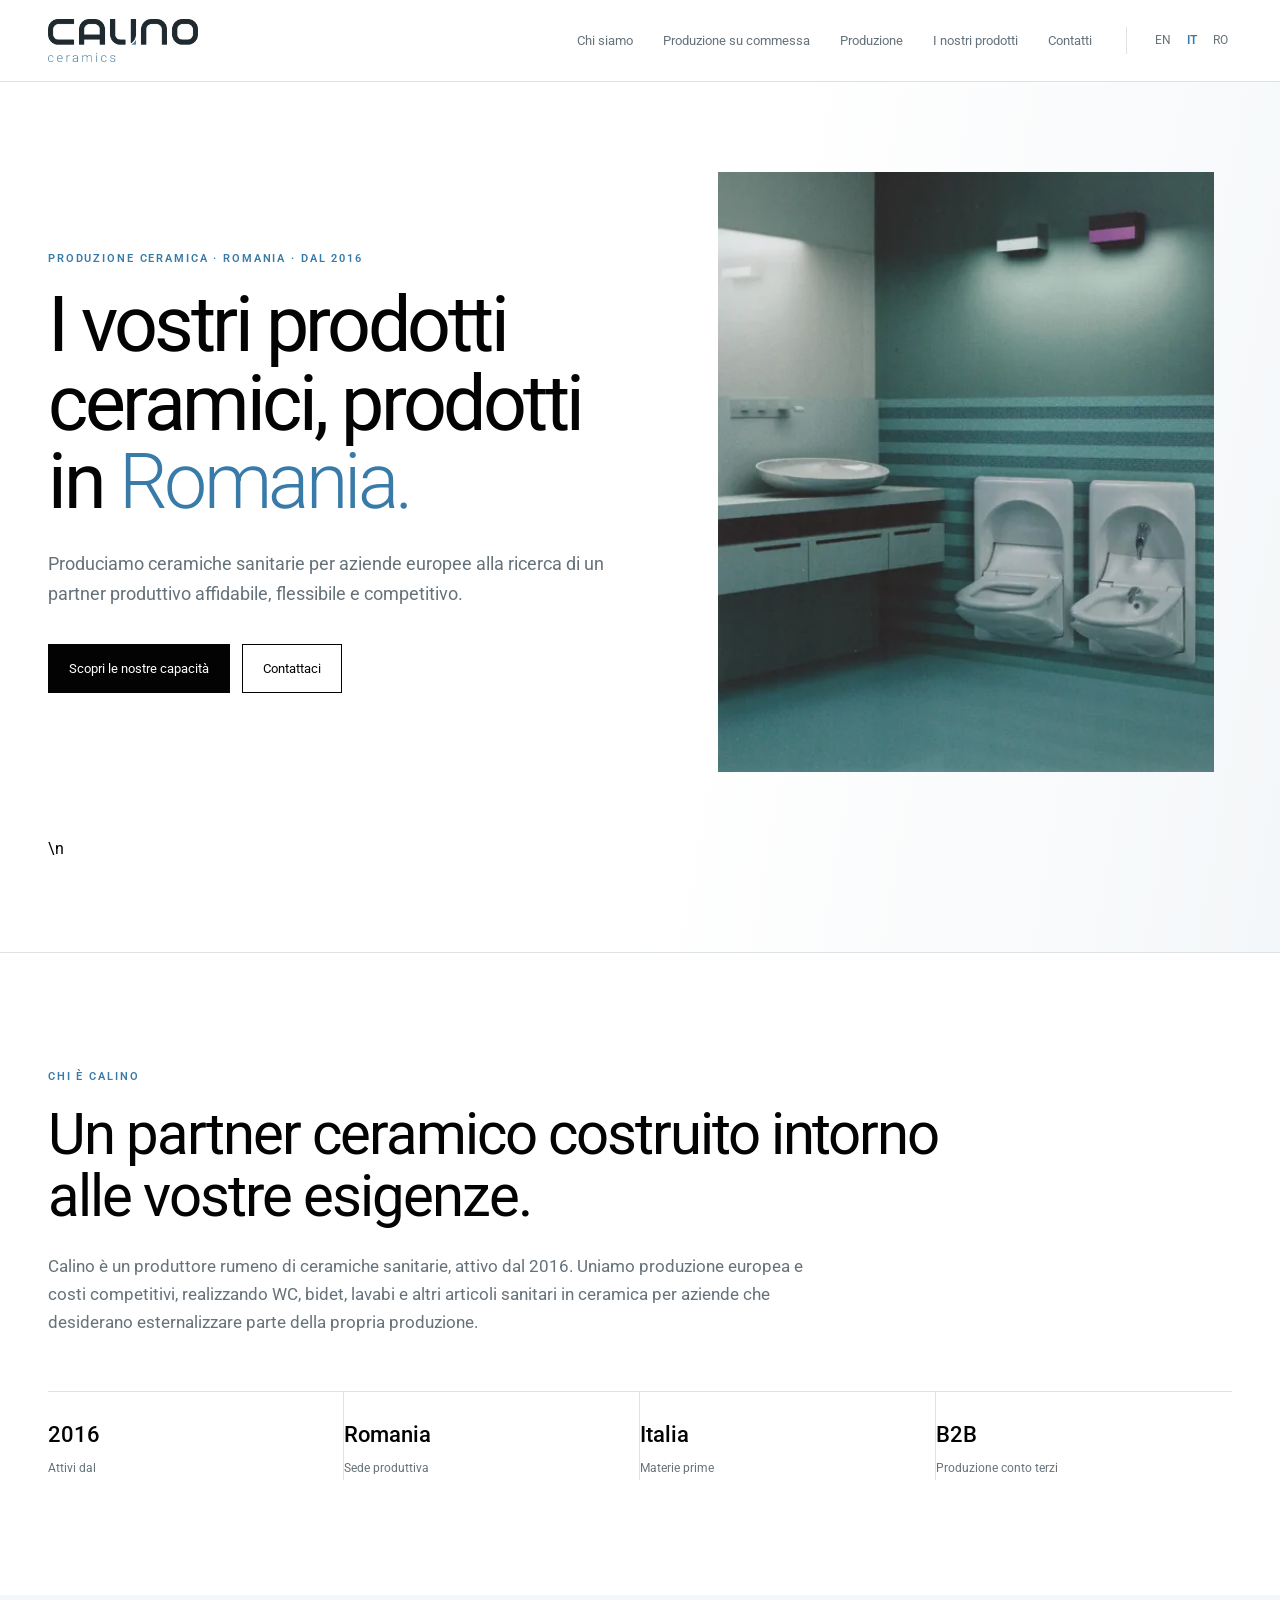
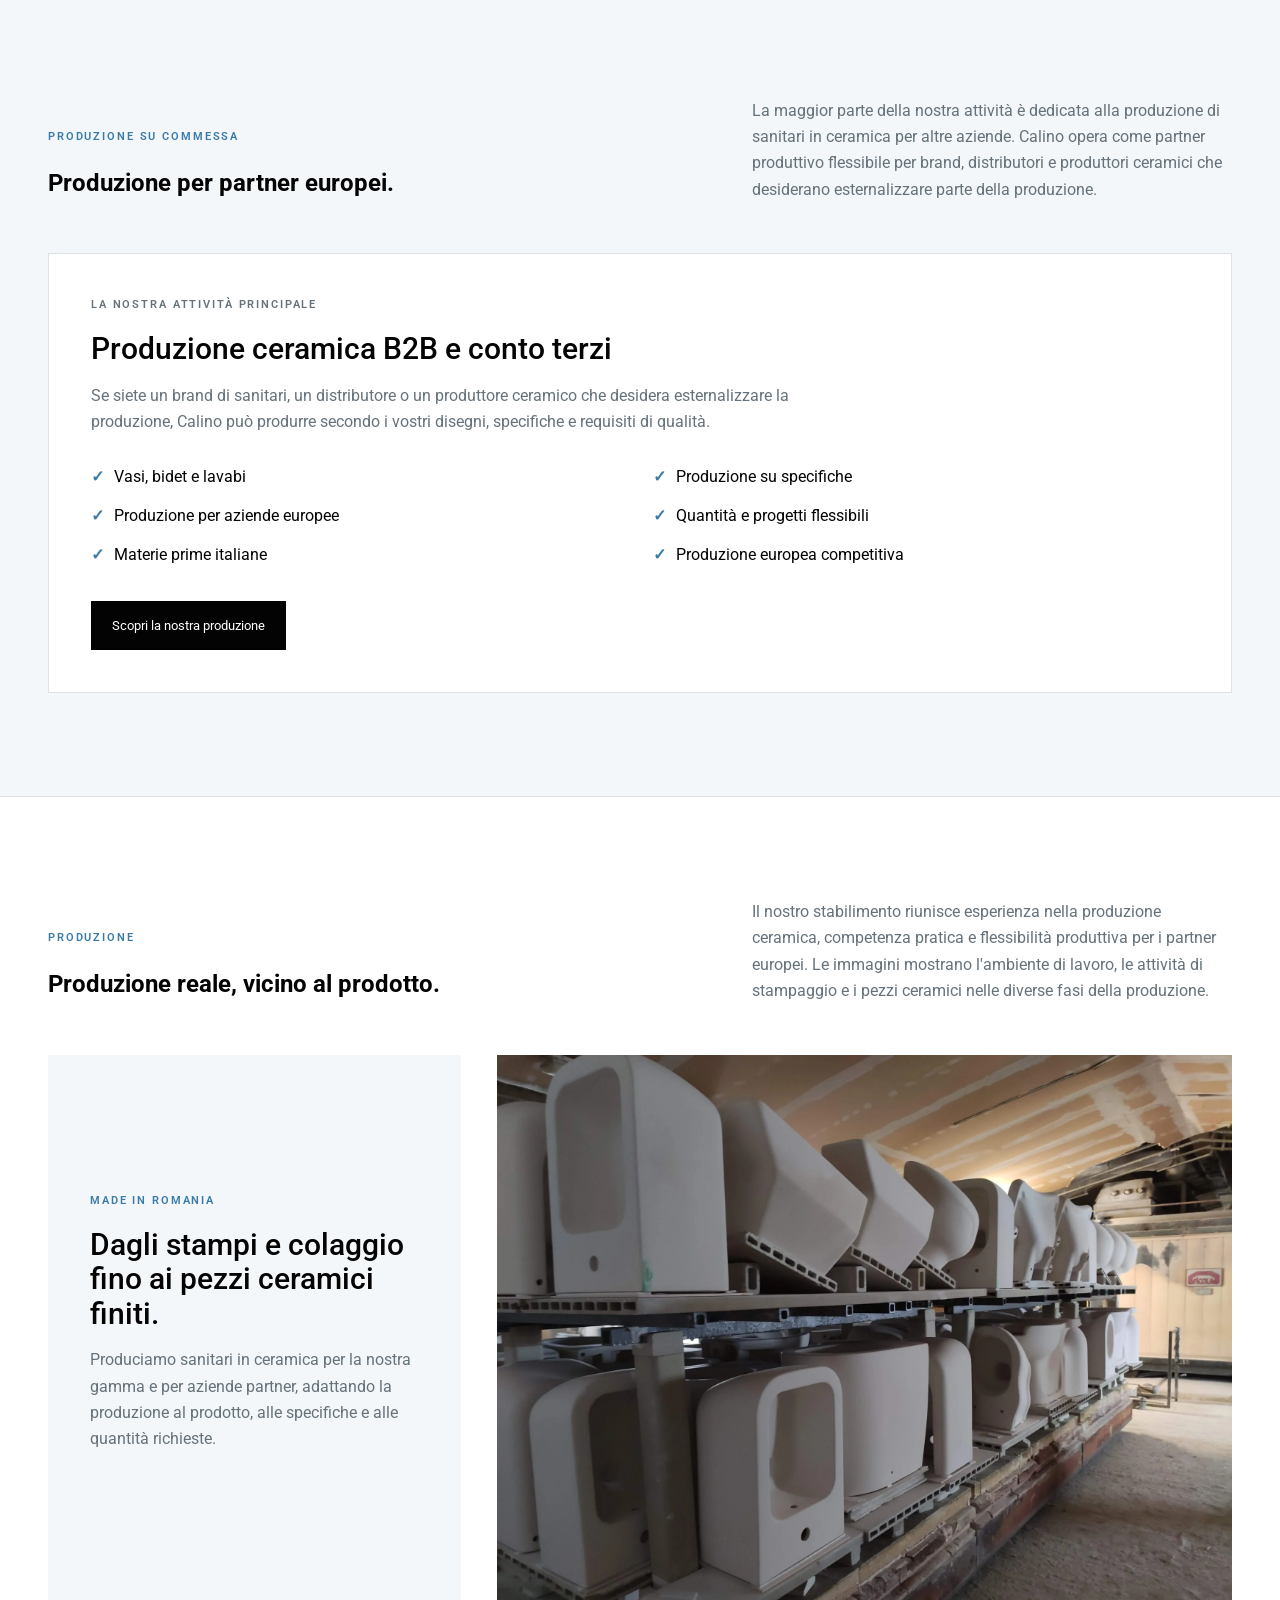
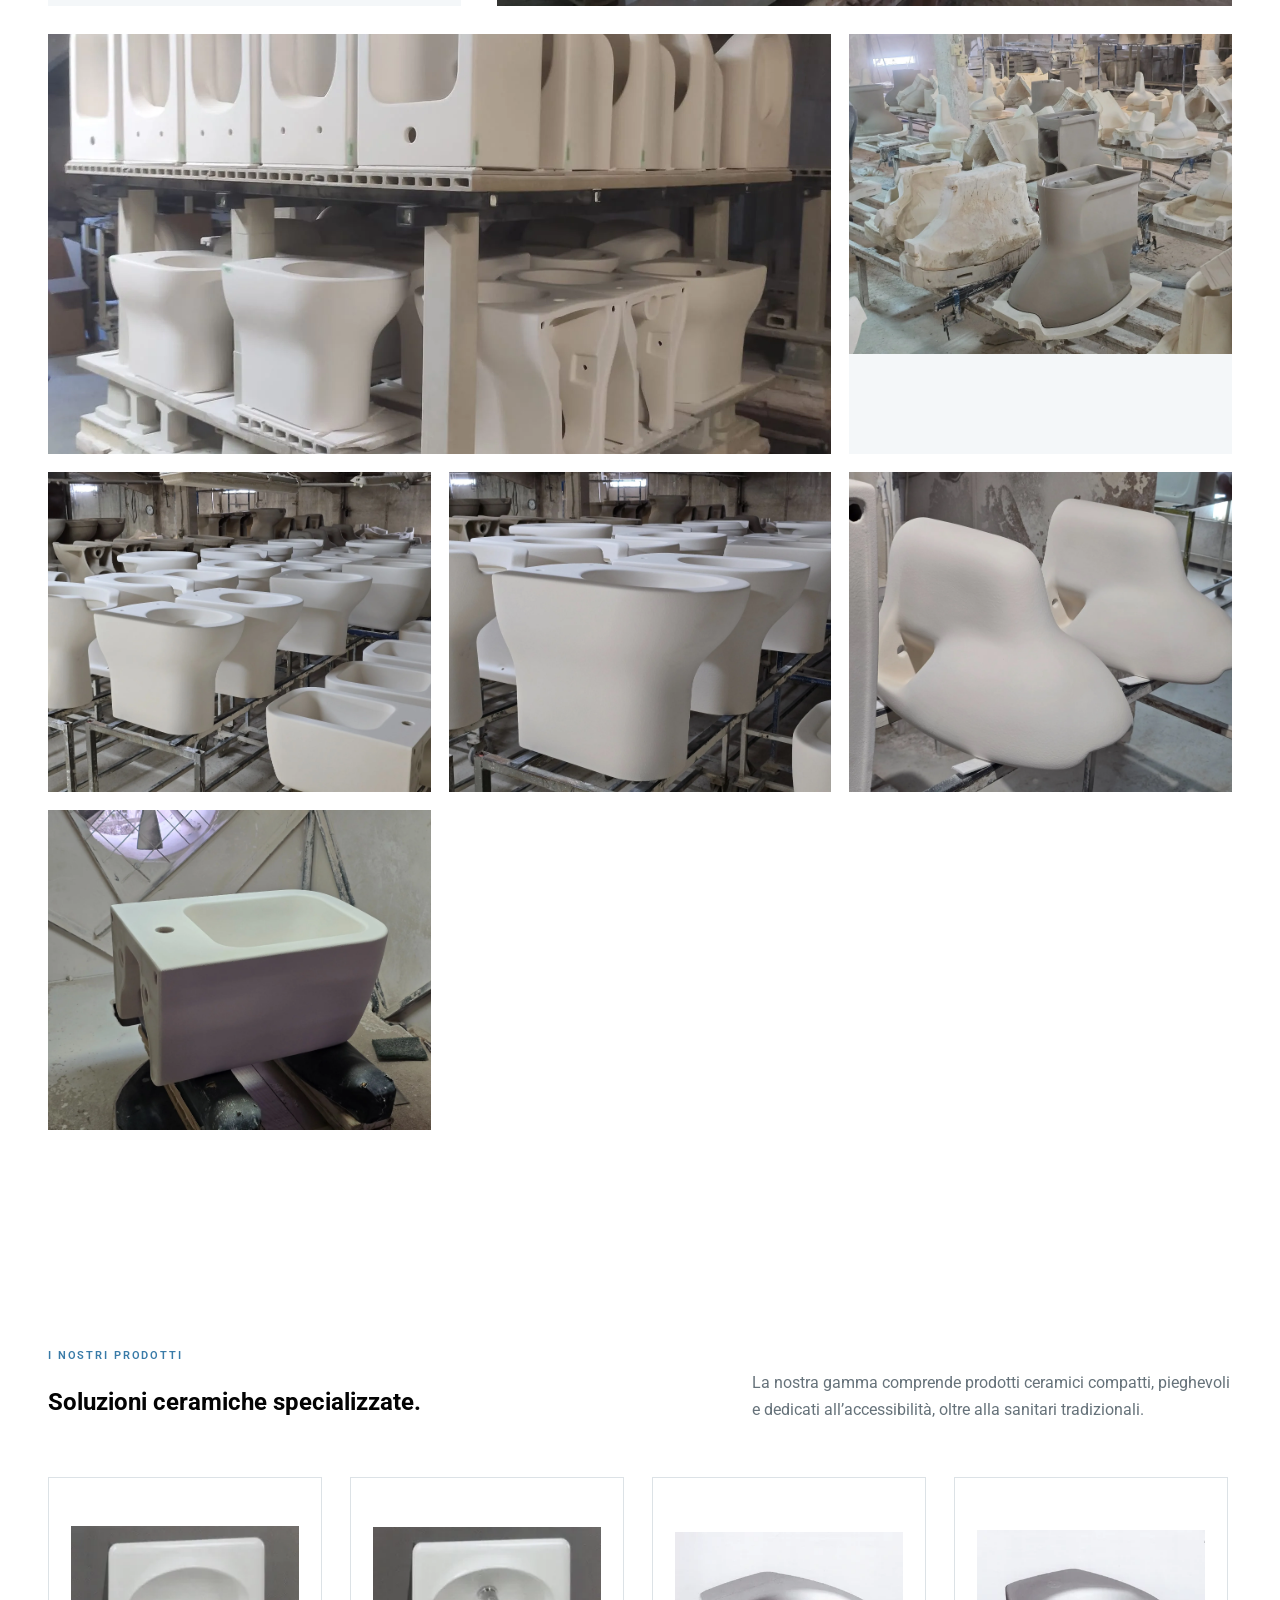
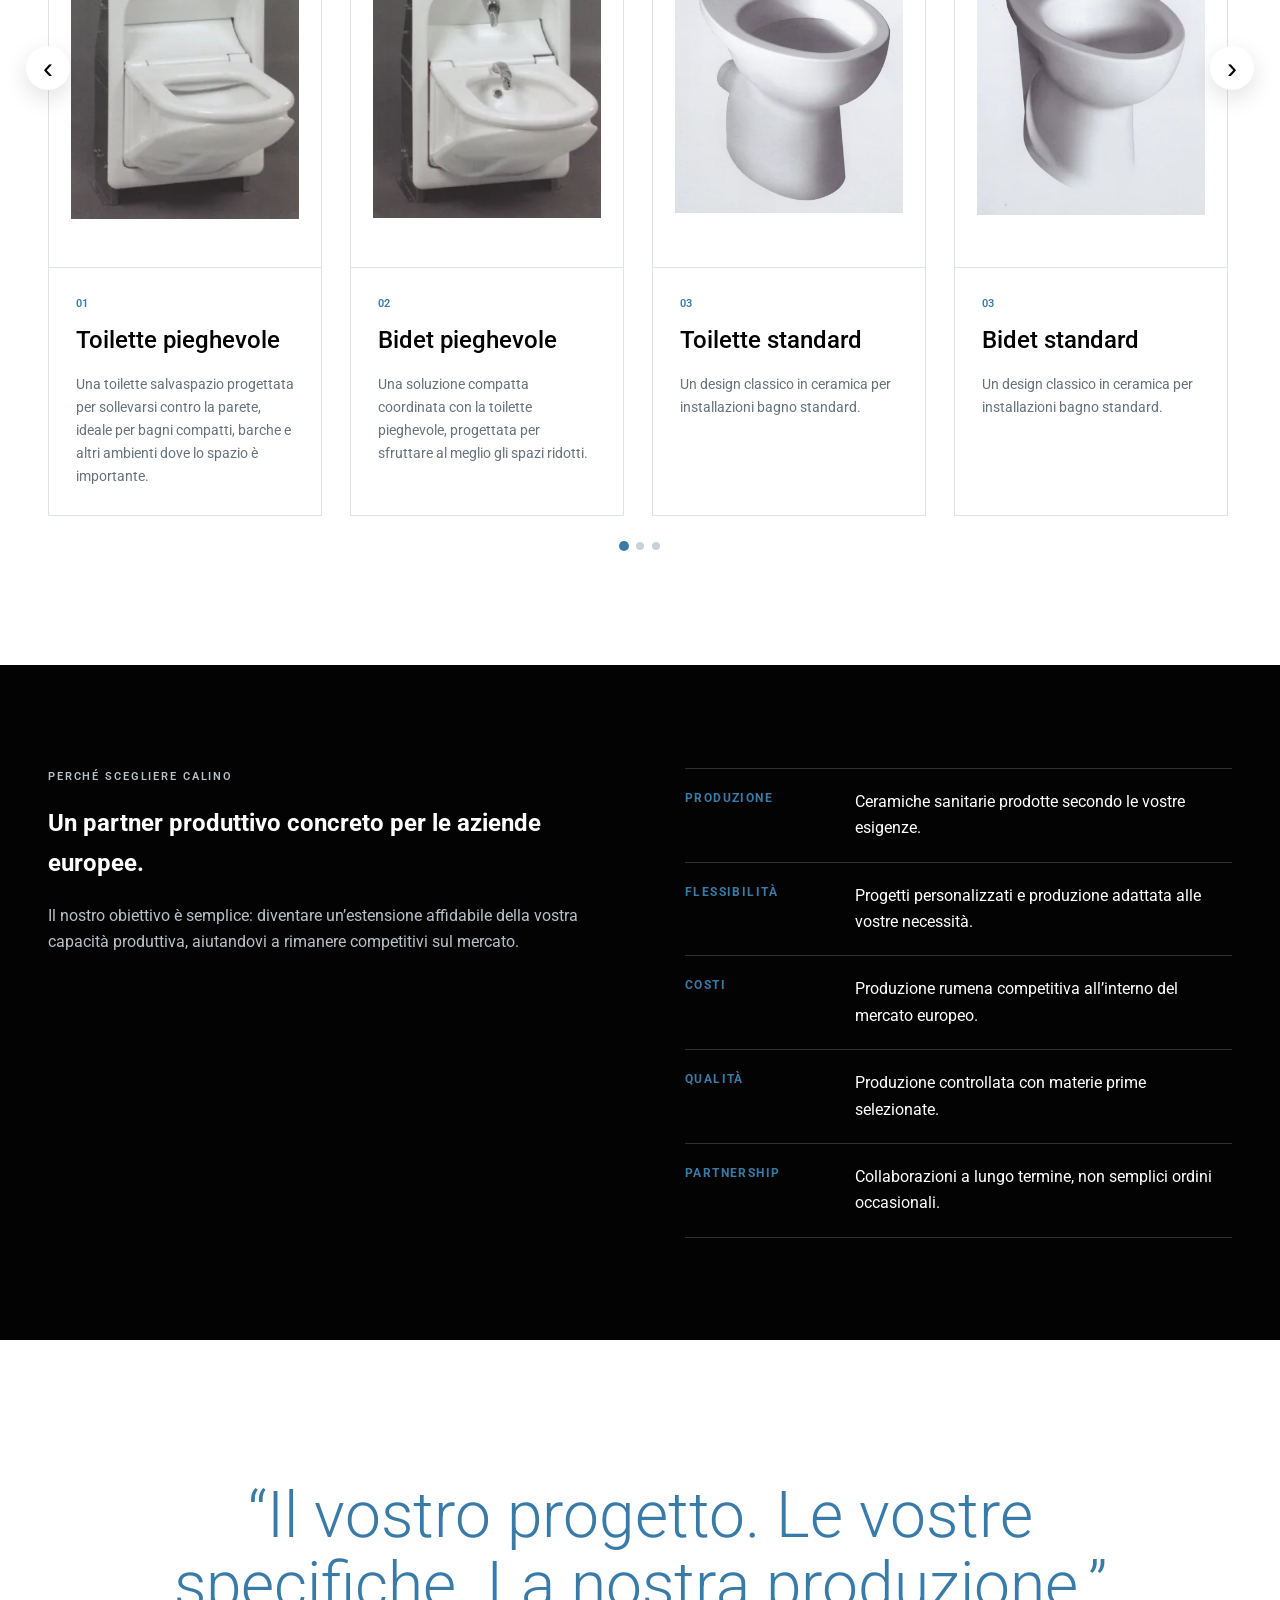
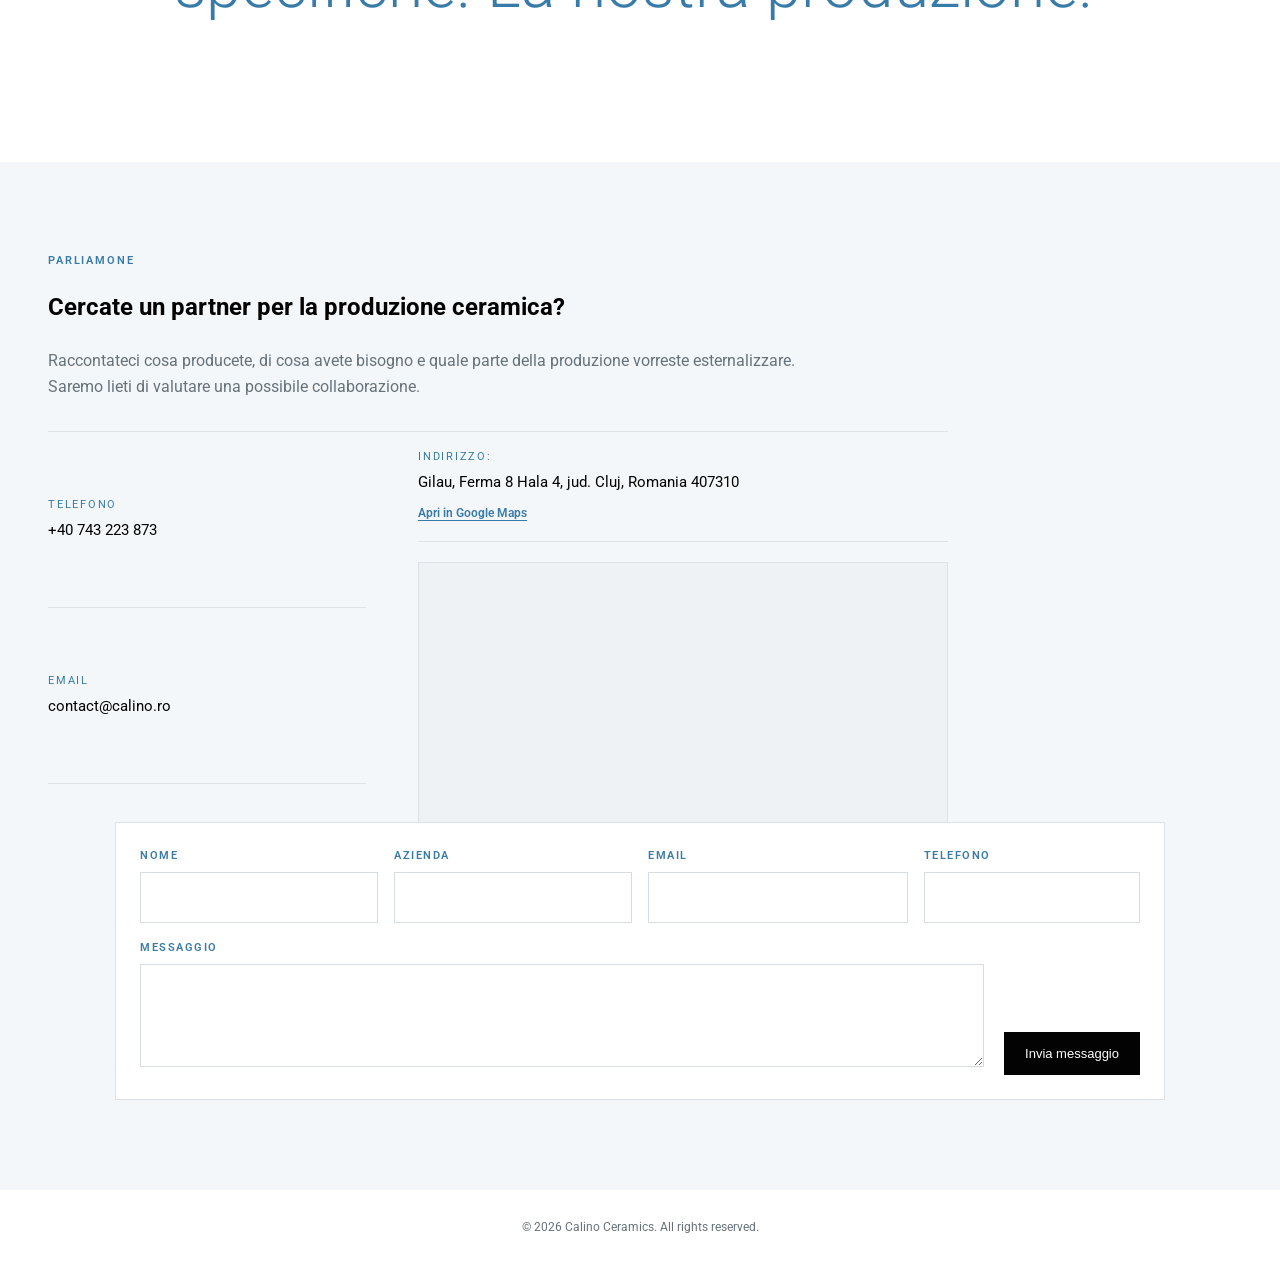
==== it/index.html @ a7b50c6f "Add files via upload" ====
<!DOCTYPE html>
<html lang="it">
<head>
<meta charset="UTF-8"><meta name="viewport" content="width=device-width, initial-scale=1.0">
<meta name="description" content="Calino Ceramics è un produttore rumeno di ceramiche sanitarie, specializzato nella produzione conto terzi e in soluzioni sanitarie compatte di propria progettazione.">
<meta name="theme-color" content="#030303">
<link rel="icon" type="image/png" sizes="32x32" href="../images/favicon-32.png">
<link rel="icon" type="image/png" sizes="16x16" href="../images/favicon-16.png">
<link rel="apple-touch-icon" sizes="180x180" href="../images/favicon-180.png">
<link rel="stylesheet" href="../style.css">
<title>Calino Ceramics | Partner per la produzione ceramica</title>
</head>
<body>
<header class="nav"><a class="brand" href="../#top" aria-label="Calino Ceramics"><img src="../images/calino-logo.png" alt="Calino ceramics"></a>
<div class="nav-right"><nav><a href="../#about">Chi siamo</a><a href="../#manufacturing">Produzione su commessa</a><a href="../#production">Produzione</a><a href="../#products">I nostri prodotti</a><a href="../#contact">Contatti</a></nav>
<div class="langs"><a href="../">EN</a><a href="../it/" class="active">IT</a><a href="../ro/">RO</a></div></div></header>
<main id="top">
<section class="hero"><div class="hero-copy"><p class="eyebrow">PRODUZIONE CERAMICA · ROMANIA · DAL 2016</p><h1>I vostri prodotti ceramici, prodotti in <em>Romania.</em></h1><p class="lead">Produciamo ceramiche sanitarie per aziende europee alla ricerca di un partner produttivo affidabile, flessibile e competitivo.</p><div class="buttons"><a class="button dark" href="#manufacturing">Scopri le nostre capacità</a><a class="button light" href="#contact">Contattaci</a></div></div><div class="hero-image"><img class="hero-photo" src="../images/products/standard-line-promo-open.webp" alt="WC e bidet pieghevoli Calino in un ambiente interno" loading="eager"></div>\n</section>
<section class="section about" id="about"><p class="eyebrow">CHI È CALINO</p><h2>Un partner ceramico costruito intorno alle vostre esigenze.</h2><p class="section-intro">Calino è un produttore rumeno di ceramiche sanitarie, attivo dal 2016. Uniamo produzione europea e costi competitivi, realizzando WC, bidet, lavabi e altri articoli sanitari in ceramica per aziende che desiderano esternalizzare parte della propria produzione.</p><div class="facts"><div><strong>2016</strong><span>Attivi dal</span></div><div><strong>Romania</strong><span>Sede produttiva</span></div><div><strong>Italia</strong><span>Materie prime</span></div><div><strong>B2B</strong><span>Produzione conto terzi</span></div></div></section>
<section class="business" id="manufacturing"><div class="section-heading"><div><p class="eyebrow">PRODUZIONE SU COMMESSA</p><h2>Produzione per partner europei.</h2></div><p>La maggior parte della nostra attività è dedicata alla produzione di sanitari in ceramica per altre aziende. Calino opera come partner produttivo flessibile per brand, distributori e produttori ceramici che desiderano esternalizzare parte della produzione.</p></div><div class="business-grid single-business"><article class="business-card primary"><p class="eyebrow">LA NOSTRA ATTIVITÀ PRINCIPALE</p><h3>Produzione ceramica B2B e conto terzi</h3><p>Se siete un brand di sanitari, un distributore o un produttore ceramico che desidera esternalizzare la produzione, Calino può produrre secondo i vostri disegni, specifiche e requisiti di qualità.</p><ul><li>Vasi, bidet e lavabi</li><li>Produzione su specifiche</li><li>Produzione per aziende europee</li><li>Quantità e progetti flessibili</li><li>Materie prime italiane</li><li>Produzione europea competitiva</li></ul><div class="buttons"><a class="button dark" href="#production">Scopri la nostra produzione</a></div></article></div></section>
<section class="production" id="production"><div class="section-heading"><div><p class="eyebrow">PRODUZIONE</p><h2>Produzione reale, vicino al prodotto.</h2></div><p>Il nostro stabilimento riunisce esperienza nella produzione ceramica, competenza pratica e flessibilità produttiva per i partner europei. Le immagini mostrano l'ambiente di lavoro, le attività di stampaggio e i pezzi ceramici nelle diverse fasi della produzione.</p></div><div class="production-feature"><div class="production-feature-copy"><p class="eyebrow">MADE IN ROMANIA</p><h3>Dagli stampi e colaggio fino ai pezzi ceramici finiti.</h3><p>Produciamo sanitari in ceramica per la nostra gamma e per aziende partner, adattando la produzione al prodotto, alle specifiche e alle quantità richieste.</p></div><div class="production-feature-image"><img src="../images/production/production-02.webp" alt="Sanitari ceramici Calino sulla linea di produzione" loading="lazy"></div></div><div class="production-grid"><figure class="production-wide"><img src="../images/production/production-01.webp" alt="Sanitari ceramici sui carrelli di produzione" loading="lazy"></figure><figure><img src="../images/production/production-06.webp" alt="Stampi ceramici e area di produzione Calino" loading="lazy"></figure><figure><img src="../images/production/production-07.webp" alt="Sanitari ceramici durante la produzione" loading="lazy"></figure><figure><img src="../images/production/production-04.webp" alt="Sanitari ceramici sulla linea di produzione" loading="lazy"></figure><figure><img src="../images/production/production-05.webp" alt="Componenti ceramici in produzione" loading="lazy"></figure><figure><img src="../images/production/production-03.webp" alt="Lavabo ceramico durante la produzione" loading="lazy"></figure></div></section>
<section class="products" id="products"><div class="section-heading"><div><p class="eyebrow">I NOSTRI PRODOTTI</p><h2>Soluzioni ceramiche specializzate.</h2></div><p>La nostra gamma comprende prodotti ceramici compatti, pieghevoli e dedicati all’accessibilità, oltre alla sanitari tradizionali.</p></div><div class="product-carousel" data-carousel><button class="carousel-arrow prev" type="button" aria-label="Prodotti precedenti">‹</button><div class="product-track"><article class="product-card"><div class="product-image"><img src="../images/products/folding-toilet-open.webp" alt="Toilette pieghevole Calino in posizione aperta" loading="lazy"></div><div class="product-copy"><p class="number">01</p><h3>Toilette pieghevole</h3><p>Una toilette salvaspazio progettata per sollevarsi contro la parete, ideale per bagni compatti, barche e altri ambienti dove lo spazio è importante.</p></div></article><article class="product-card"><div class="product-image"><img src="../images/products/folding-bidet-open.webp" alt="Bidet pieghevole Calino in posizione aperta" loading="lazy"></div><div class="product-copy"><p class="number">02</p><h3>Bidet pieghevole</h3><p>Una soluzione compatta coordinata con la toilette pieghevole, progettata per sfruttare al meglio gli spazi ridotti.</p></div></article><article class="product-card"><div class="product-image"><img src="../images/products/standard-toilet.webp" alt="Toilette ceramica standard Calino" loading="lazy"></div><div class="product-copy"><p class="number">03</p><h3>Toilette standard</h3><p>Un design classico in ceramica per installazioni bagno standard.</p></div></article><article class="product-card"><div class="product-image"><img src="../images/products/standard-bidet.webp" alt="Bidet ceramico standard Calino" loading="lazy"></div><div class="product-copy"><p class="number">03</p><h3>Bidet standard</h3><p>Un design classico in ceramica per installazioni bagno standard.</p></div></article><article class="product-card"><div class="product-image"><img src="../images/products/accessible-toilet-1.webp" alt="Toilette ceramica accessibile Calino" loading="lazy"></div><div class="product-copy"><p class="number">03</p><h3>Toilette accessibile</h3><p>Una toilette ceramica progettata per applicazioni bagno dedicate all’accessibilità.</p></div></article><article class="product-card"><div class="product-image"><img src="../images/products/accessible-washbasin.webp" alt="Lavabo ceramico Calino" loading="lazy"></div><div class="product-copy"><p class="number">03</p><h3>Lavabo</h3><p>Un lavabo ceramico progettato per applicazioni bagno dedicate all’accessibilità.</p></div></article></div><button class="carousel-arrow next" type="button" aria-label="Prodotti successivi">›</button><div class="carousel-dots" aria-label="Navigazione prodotti"></div></div></section>
<section class="capabilities"><div class="cap-grid"><div><p class="eyebrow">PERCHÉ SCEGLIERE CALINO</p><h2>Un partner produttivo concreto per le aziende europee.</h2><p>Il nostro obiettivo è semplice: diventare un’estensione affidabile della vostra capacità produttiva, aiutandovi a rimanere competitivi sul mercato.</p></div><div class="cap-list"><div><strong>PRODUZIONE</strong><span>Ceramiche sanitarie prodotte secondo le vostre esigenze.</span></div><div><strong>FLESSIBILITÀ</strong><span>Progetti personalizzati e produzione adattata alle vostre necessità.</span></div><div><strong>COSTI</strong><span>Produzione rumena competitiva all’interno del mercato europeo.</span></div><div><strong>QUALITÀ</strong><span>Produzione controllata con materie prime selezionate.</span></div><div><strong>PARTNERSHIP</strong><span>Collaborazioni a lungo termine, non semplici ordini occasionali.</span></div></div></div></section>
<section class="statement"><p>“Il vostro progetto. Le vostre specifiche. La nostra produzione.”</p></section>
<section class="contact" id="contact"><div class="contact-intro"><p class="eyebrow">PARLIAMONE</p><h2>Cercate un partner per la produzione ceramica?</h2><p>Raccontateci cosa producete, di cosa avete bisogno e quale parte della produzione vorreste esternalizzare. Saremo lieti di valutare una possibile collaborazione.</p><div class="contact-details"><div class="contact-item"><span>Telefono</span><a href="tel:+40743223873">+40 743 223 873</a></div><div class="contact-item"><span>Email</span><a href="mailto:contact@calino.ro">contact@calino.ro</a></div><div class="location-item"><div class="location-copy"><span>Indirizzo:</span><p class="contact-address">Gilau, Ferma 8 Hala 4, jud. Cluj, Romania 407310</p><a class="map-link" href="https://www.google.com/maps/search/?api=1&query=Gilau%2C+Ferma+8+Hala+4%2C+Cluj%2C+Romania+407310" target="_blank" rel="noopener">Apri in Google Maps</a></div><div class="map-embed"><iframe src="https://www.google.com/maps?q=Gilau%2C+Ferma+8+Hala+4%2C+Cluj%2C+Romania+407310&output=embed" title="Mappa Google con la posizione di Calino Ceramics a Gilau, Cluj" loading="lazy" referrerpolicy="no-referrer-when-downgrade" allowfullscreen></iframe></div></div></div></div><form class="contact-form" action="https://formspree.io/f/xrpgover" method="POST"><input type="hidden" name="_subject" value="Nuova richiesta da calino.ro"><div class="form-row"><div class="form-field"><label for="name">Nome</label><input id="name" name="name" type="text" autocomplete="name" required></div><div class="form-field"><label for="company">Azienda</label><input id="company" name="company" type="text" autocomplete="organization"></div><div class="form-field"><label for="email">Email</label><input id="email" name="email" type="email" autocomplete="email" required></div><div class="form-field"><label for="phone">Telefono</label><input id="phone" name="phone" type="tel" autocomplete="tel"></div></div><div class="message-row"><div class="form-field"><label for="message">Messaggio</label><textarea id="message" name="message" rows="3" required></textarea></div><button class="button dark" type="submit">Invia messaggio</button></div><div class="form-hp" aria-hidden="true"><label for="website">Website</label><input id="website" name="website" type="text" tabindex="-1" autocomplete="off"></div></form></section>
</main><footer><p>© 2026 Calino Ceramics. All rights reserved.</p></footer>
<script>
(function(){
  document.querySelectorAll('[data-carousel]').forEach(function(carousel){
    const track=carousel.querySelector('.product-track');
    const cards=Array.from(track.querySelectorAll('.product-card'));
    const prev=carousel.querySelector('.prev');
    const next=carousel.querySelector('.next');
    const dotsWrap=carousel.querySelector('.carousel-dots');
    let index=0, timer;
    function visible(){ return window.innerWidth >= 1200 ? 4 : window.innerWidth >= 760 ? 3 : 1; }
    function pages(){ return Math.max(1, cards.length-visible()+1); }
    function go(i){
      const max=pages()-1;
      index=Math.max(0,Math.min(i,max));
      const card=cards[0];
      const gap=parseFloat(getComputedStyle(track).gap)||24;
      const distance=card ? card.getBoundingClientRect().width+gap : 0;
      track.scrollTo({left:index*distance,behavior:'smooth'});
      dotsWrap.querySelectorAll('button').forEach((b,n)=>b.classList.toggle('active',n===index));
    }
    function buildDots(){
      dotsWrap.innerHTML='';
      for(let i=0;i<pages();i++){
        const b=document.createElement('button'); b.type='button'; b.setAttribute('aria-label','Go to product set '+(i+1));
        b.addEventListener('click',function(){go(i); restart();}); dotsWrap.appendChild(b);
      }
      go(Math.min(index,pages()-1));
    }
    function restart(){ clearInterval(timer); timer=setInterval(function(){ go(index>=pages()-1?0:index+1); },4500); }
    prev.addEventListener('click',function(){go(index<=0?pages()-1:index-1);restart();});
    next.addEventListener('click',function(){go(index>=pages()-1?0:index+1);restart();});
    carousel.addEventListener('mouseenter',function(){clearInterval(timer)});
    carousel.addEventListener('mouseleave',restart);
    carousel.addEventListener('focusin',function(){clearInterval(timer)});
    carousel.addEventListener('focusout',function(e){if(!carousel.contains(e.relatedTarget))restart()});
    window.addEventListener('resize',function(){buildDots();});
    buildDots(); restart();
  });
})();
</script>
</body></html>
---- style.css ----
@import url('https://fonts.googleapis.com/css2?family=Roboto:wght@300;400;500;600;700&display=swap');
:root{--black:#030303;--blue:#397BA8;--white:#fff;--soft:#f4f7f9;--line:#dce2e6;--muted:#66727a;--dark:#14232b}
*{box-sizing:border-box}html{scroll-behavior:smooth}body{margin:0;color:var(--black);font-family:Roboto,Arial,sans-serif;line-height:1.65;background:#fff}a{color:inherit;text-decoration:none}img{max-width:100%}.nav{height:82px;padding:0 6vw;display:flex;align-items:center;justify-content:space-between;border-bottom:1px solid var(--line);position:sticky;top:0;background:rgba(255,255,255,.97);backdrop-filter:blur(12px);z-index:20}.brand img{display:block;width:150px;max-height:48px;object-fit:contain;object-position:left center}.nav-right{display:flex;align-items:center;gap:34px}nav{display:flex;gap:30px;font-size:13px;color:var(--muted)}nav a:hover,nav a.active{color:var(--blue)}.langs{display:flex;gap:8px;font-size:12px;color:var(--muted);border-left:1px solid var(--line);padding-left:24px}.langs a{padding:4px}.langs a.active{color:var(--blue);font-weight:600}
.hero{min-height:calc(100vh - 82px);padding:7vw 6vw;display:grid;grid-template-columns:1.05fr .95fr;gap:6vw;align-items:center;background:linear-gradient(100deg,#fff 0%,#fff 55%,#f4f7f9 100%)}.hero-copy{max-width:760px}.eyebrow{font-size:11px;letter-spacing:.17em;color:var(--blue);font-weight:600;margin:0 0 18px;text-transform:uppercase}h1,h2,h3,p{margin-top:0}h1{font-size:clamp(46px,6vw,82px);line-height:1.02;letter-spacing:-.045em;font-weight:400;max-width:800px;margin-bottom:28px}h1 em{color:var(--blue);font-style:normal;font-weight:300}.lead{font-size:18px;color:var(--muted);max-width:620px}.buttons{display:flex;gap:12px;margin-top:35px;flex-wrap:wrap}.button{padding:13px 20px;border:1px solid var(--black);font-size:13px;transition:.2s}.button.dark{background:var(--black);color:#fff}.button.dark:hover{background:var(--blue);border-color:var(--blue)}.button.light:hover{color:var(--blue);border-color:var(--blue)}.hero-image{height:560px;overflow:hidden;border:1px solid var(--line);background:#f4f7f9;display:flex;align-items:center;justify-content:center}.photo-placeholder{height:100%;min-height:500px;background:#e9eef1;border:1px solid var(--line);display:flex;flex-direction:column;align-items:center;justify-content:center;text-align:center;letter-spacing:.16em;font-size:14px;color:var(--black)}.photo-placeholder small{letter-spacing:0;color:var(--muted);max-width:330px;margin-top:10px;font-size:12px}
.section{padding:9vw 12vw}.about{border-top:1px solid var(--line)}.section h2{font-size:clamp(36px,4.5vw,62px);line-height:1.08;font-weight:400;letter-spacing:-.035em;max-width:900px;margin-bottom:24px}.section-intro{max-width:780px;color:var(--muted);font-size:17px}.facts{margin-top:55px;display:grid;grid-template-columns:repeat(4,1fr);border-top:1px solid var(--line)}.facts div{padding:25px 15px 0 0;border-right:1px solid var(--line)}.facts div:last-child{border-right:0}.facts strong{display:block;font-size:22px;font-weight:500}.facts span{color:var(--muted);font-size:12px}
.business{padding:8vw 6vw;background:var(--soft)}.section-heading{display:flex;justify-content:space-between;gap:40px;align-items:end;margin-bottom:50px}.section-heading h2{margin:0}.section-heading>p{color:var(--muted);max-width:480px;margin:0}.business-grid{display:grid;grid-template-columns:1.25fr .75fr;gap:18px}.business-card{background:#fff;border:1px solid var(--line);padding:42px}.business-card.primary{min-height:400px}.business-card h3{font-size:30px;font-weight:500;line-height:1.15;margin-bottom:16px}.business-card p{color:var(--muted);max-width:700px}.business-card ul{padding:0;margin:28px 0 0;list-style:none;display:grid;grid-template-columns:1fr 1fr;gap:13px 25px}.business-card li:before{content:'✓';color:var(--blue);font-weight:700;margin-right:10px}.business-card.secondary{background:var(--dark);color:#fff}.business-card.secondary p{color:#b8c0c5}.business-card.secondary li{color:#e6ecef}.business-card.secondary .button{color:#fff;border-color:#fff}.business-card.secondary .button:hover{background:var(--blue);border-color:var(--blue)}
.products{padding:9vw 6vw}.product-grid{display:grid;grid-template-columns:repeat(3,1fr);gap:18px}.product-card{border:1px solid var(--line);background:#fff}.product-image{height:360px;overflow:hidden;padding:18px;background:#f4f7f9;display:flex;align-items:center;justify-content:center}.product-copy{padding:27px}.number{color:var(--blue);font-size:11px;margin-bottom:8px;font-weight:600}.product-copy h3{font-size:24px;font-weight:500;margin-bottom:12px}.product-copy p:last-child{color:var(--muted);font-size:14px;margin:0}
.capabilities{padding:8vw 12vw;background:var(--black);color:#fff}.cap-grid{display:grid;grid-template-columns:1fr 1fr;gap:7vw}.capabilities h2{color:#fff}.capabilities p{color:#b8c0c5}.cap-list{border-top:1px solid #303030}.cap-list div{padding:20px 0;border-bottom:1px solid #303030;display:flex;gap:25px}.cap-list strong{min-width:145px;color:var(--blue);font-size:12px;text-transform:uppercase;letter-spacing:.12em}.cap-list span{color:#fff}
.statement{padding:11vw 6vw;text-align:center}.statement p{color:var(--blue);font-size:clamp(35px,5vw,68px);line-height:1.1;font-weight:300;max-width:950px;margin:auto}
.contact{padding:9vw 12vw;background:#f4f7f9}.contact h2{margin-bottom:20px}.contact-intro>p:not(.eyebrow){color:var(--muted);max-width:540px}.contact-details{margin-top:38px;border-top:1px solid var(--line)}.contact-details>div{padding:18px 0;border-bottom:1px solid var(--line)}.contact-details span{display:block;font-size:11px;text-transform:uppercase;letter-spacing:.16em;color:var(--blue);margin-bottom:4px}.contact-details a{font-size:15px}.contact-details a:hover{color:var(--blue)}
footer{padding:28px 6vw;display:flex;justify-content:space-between;align-items:center;gap:20px;font-size:12px;color:var(--muted)}footer .brand img{width:120px}
@media(max-width:900px){.nav{padding:0 5vw}.nav-right{gap:15px}nav{display:none}.langs{border-left:0;padding-left:0}.hero{grid-template-columns:1fr;padding:14vw 6vw}.hero-image,.photo-placeholder{min-height:350px}.section{padding:13vw 7vw}.facts{grid-template-columns:repeat(2,1fr)}.facts div:nth-child(2){border-right:0}.facts div:nth-child(3),.facts div:nth-child(4){border-top:1px solid var(--line);padding-top:20px}.section-heading{display:block}.section-heading>p{margin-top:20px}.business-grid,.cap-grid,.contact{grid-template-columns:1fr}.business-card{padding:30px}.product-grid{grid-template-columns:1fr}.capabilities{padding:13vw 7vw}.contact{padding:13vw 7vw}footer{display:block}footer p{margin-top:10px}}
@media(max-width:520px){.brand img{width:125px}.hero{padding-top:18vw}.facts{grid-template-columns:1fr}.facts div{border-right:0!important}.facts div+div{border-top:1px solid var(--line);padding-top:20px}.business-card ul{grid-template-columns:1fr}.nav{height:72px}}



/* Compact, full-width contact form */
.contact{padding:7vw 6vw;background:#f4f7f9}
.contact-intro{max-width:900px}
.contact-intro>p:not(.eyebrow){color:var(--muted);max-width:760px}
.contact-details{margin-top:30px;border-top:1px solid var(--line);display:flex;gap:60px}
.contact-details>div{padding:16px 0;border-bottom:1px solid var(--line);min-width:220px}
.contact-form{margin-top:38px;background:#fff;border:1px solid var(--line);padding:24px}
.form-row{display:grid;grid-template-columns:1.1fr 1.1fr 1.2fr 1fr;gap:16px}
.form-field{margin-bottom:0}
.form-field label{display:block;font-size:11px;text-transform:uppercase;letter-spacing:.14em;color:var(--blue);font-weight:600;margin-bottom:7px}
.form-field input,.form-field textarea{width:100%;box-sizing:border-box;border:1px solid #d6dde1;background:#fff;padding:11px 12px;font:inherit;color:var(--black);outline:none}
.form-field input:focus,.form-field textarea:focus{border-color:var(--blue);box-shadow:0 0 0 2px rgba(57,123,168,.12)}
.form-field textarea{resize:vertical;min-height:82px}
.message-row{display:grid;grid-template-columns:1fr auto;gap:20px;align-items:end;margin-top:16px}
.message-row .form-field{min-width:0}
.contact-form .button{cursor:pointer;white-space:nowrap;margin-bottom:0}
.form-hp{position:absolute;left:-9999px;width:1px;height:1px;overflow:hidden}
@media(max-width:900px){.contact-details{gap:30px}.form-row{grid-template-columns:1fr 1fr}.message-row{grid-template-columns:1fr}.message-row .button{justify-self:start}.contact-form{padding:20px}}
@media(max-width:520px){.contact-details{display:block}.contact-details>div{min-width:0}.form-row{grid-template-columns:1fr}}


/* Product photography */
.hero-image{overflow:hidden;border:1px solid var(--line);background:#f4f7f9;display:flex;align-items:center;justify-content:center}
.hero-photo{display:block;width:100%;height:100%;object-fit:contain;object-position:center}
.product-image{overflow:hidden;padding:18px;background:#f4f7f9}
.product-image img{display:block;width:100%;height:100%;object-fit:contain;object-position:center}
.gallery{padding:8vw 6vw;border-top:1px solid var(--line);background:#fff}
.gallery-grid{display:grid;grid-template-columns:repeat(12,1fr);gap:18px}
.gallery-grid figure{margin:0;border:1px solid var(--line);background:#fff;overflow:hidden}
.gallery-grid figure:nth-child(1),.gallery-grid figure:nth-child(2){grid-column:span 3}
.gallery-grid figure:nth-child(3){grid-column:span 2}
.gallery-grid figure:nth-child(4),.gallery-grid figure:nth-child(5){grid-column:span 4}
.gallery-grid img{display:block;width:100%;height:360px;object-fit:contain;object-position:center;padding:16px;background:#f4f7f9}
.gallery-grid figure:nth-child(4) img,.gallery-grid figure:nth-child(5) img{aspect-ratio:4/3;object-fit:contain}
.gallery-grid figcaption{padding:13px 15px;font-size:12px;color:var(--muted)}
@media(max-width:900px){.hero-photo{min-height:350px}.gallery-grid{grid-template-columns:repeat(2,1fr)}.gallery-grid figure,.gallery-grid figure:nth-child(n){grid-column:span 1}.gallery-grid figure:nth-child(4),.gallery-grid figure:nth-child(5){grid-column:span 2}}
@media(max-width:520px){.gallery-grid{grid-template-columns:1fr}.gallery-grid figure:nth-child(n){grid-column:span 1}}

.contact-address{margin:1.25rem 0 0;max-width:700px;line-height:1.6}.contact-address strong{font-weight:500}


/* v11 layout refinement: wider desktop margins, consistent content width */
:root{--page-max:1280px;--page-gutter:max(48px,calc((100vw - var(--page-max))/2))}
.nav{padding-left:var(--page-gutter);padding-right:var(--page-gutter)}
.hero{padding-left:var(--page-gutter);padding-right:var(--page-gutter);gap:clamp(40px,5vw,80px)}
.section,.capabilities{padding-left:var(--page-gutter);padding-right:var(--page-gutter)}
.business,.products,.gallery,.statement,.contact{padding-left:var(--page-gutter);padding-right:var(--page-gutter)}
footer{padding-left:var(--page-gutter);padding-right:var(--page-gutter)}

/* Product photography: show the actual photographs cleanly, without oversized frames */
.hero-image{height:600px;min-width:0;border:0;background:transparent;overflow:visible}
.hero-photo{width:auto;max-width:100%;height:100%;object-fit:contain;object-position:center}
.product-image{height:420px;padding:22px;background:#fff;border-bottom:1px solid var(--line)}
.product-image img{width:auto;max-width:100%;height:100%;object-fit:contain;object-position:center}
.gallery-grid{grid-template-columns:repeat(2,minmax(0,1fr));gap:28px;align-items:start}
.gallery-grid figure,.gallery-grid figure:nth-child(n){grid-column:auto;border:0;background:#f4f7f9}
.gallery-grid figure:nth-child(3){grid-column:span 1}
.gallery-grid img,.gallery-grid figure:nth-child(4) img,.gallery-grid figure:nth-child(5) img{width:100%;height:430px;object-fit:contain;padding:24px;background:#f4f7f9}
.gallery-grid figure:nth-child(5){grid-column:span 2}
.gallery-grid figure:nth-child(5) img{height:520px}
.gallery-grid figcaption{padding:12px 2px 0;font-size:12px;color:var(--muted);background:#fff}
.contact-address{margin:0;font-size:15px;line-height:1.6;color:var(--black)}
.contact-details{align-items:stretch}
@media(max-width:900px){
  :root{--page-gutter:7vw}
  .hero,.section,.business,.products,.gallery,.capabilities,.statement,.contact,footer{padding-left:var(--page-gutter);padding-right:var(--page-gutter)}
  .hero-image{height:460px}
  .gallery-grid{grid-template-columns:1fr}
  .gallery-grid figure:nth-child(5){grid-column:auto}
  .gallery-grid img,.gallery-grid figure:nth-child(4) img,.gallery-grid figure:nth-child(5) img{height:420px}
  .gallery-grid figure:nth-child(5) img{height:420px}
}
@media(max-width:520px){.hero-image{height:360px}.product-image{height:360px}.gallery-grid img,.gallery-grid figure:nth-child(4) img,.gallery-grid figure:nth-child(5) img{height:360px}}


/* v12: cleaner footer and narrower contact form */
.contact-form{max-width:1050px;margin-left:auto;margin-right:auto}
footer{justify-content:center}
footer p{margin:0}

.product-placeholder{display:flex;align-items:center;justify-content:center;text-align:center;width:100%;height:100%;font-size:1rem;letter-spacing:.18em;color:#397BA8;font-weight:700;line-height:1.7}

/* v13: expanded product gallery */
.gallery-grid figure:nth-child(5){grid-column:auto}
.gallery-grid figure:nth-child(5) img{height:430px}
@media(max-width:900px){.gallery-grid figure:nth-child(5){grid-column:auto}.gallery-grid figure:nth-child(5) img{height:420px}}
@media(max-width:520px){.gallery-grid figure:nth-child(5) img{height:360px}}

/* Product carousel */
.product-carousel{position:relative;margin-top:10px}
.product-track{display:flex;gap:28px;overflow:hidden;scroll-behavior:smooth;scroll-snap-type:x mandatory;padding:4px 2px 12px}
.product-track .product-card{flex:0 0 calc((100% - 84px)/4);min-width:0;scroll-snap-align:start}
.product-track .product-image{height:390px}
.product-track .product-copy{min-height:190px}
.carousel-arrow{position:absolute;top:195px;z-index:3;width:44px;height:44px;border:0;border-radius:50%;background:#fff;color:#030303;box-shadow:0 8px 25px rgba(0,0,0,.12);font-size:30px;line-height:1;cursor:pointer;display:flex;align-items:center;justify-content:center;transform:translateY(-50%)}
.carousel-arrow.prev{left:-22px}
.carousel-arrow.next{right:-22px}
.carousel-arrow:hover{background:#397BA8;color:#fff}
.carousel-dots{display:flex;justify-content:center;gap:8px;margin-top:14px}
.carousel-dots button{width:8px;height:8px;border:0;border-radius:50%;padding:0;background:#c8d2d9;cursor:pointer}
.carousel-dots button.active{background:#397BA8;transform:scale(1.25)}
@media (max-width:1199px){.product-track .product-card{flex-basis:calc((100% - 56px)/3)}.carousel-arrow.prev{left:-16px}.carousel-arrow.next{right:-16px}}
@media (max-width:759px){.product-track{gap:18px}.product-track .product-card{flex-basis:100%}.product-track .product-image{height:360px}.product-track .product-copy{min-height:0}.carousel-arrow{top:180px;width:40px;height:40px}.carousel-arrow.prev{left:8px}.carousel-arrow.next{right:8px}}


/* v16: embedded Google Map beside the address */
.contact-details{display:grid;grid-template-columns:minmax(200px,.75fr) minmax(180px,.65fr) minmax(480px,1.8fr);gap:34px 44px;align-items:stretch}
.contact-details>div{min-width:0}
.location-item{display:grid;grid-template-columns:minmax(190px,.72fr) minmax(260px,1.28fr);gap:20px;align-items:stretch}
.location-copy{display:flex;flex-direction:column;justify-content:center}
.map-link{display:inline-block;margin-top:10px;font-size:12px!important;font-weight:600;color:var(--blue);text-decoration:underline;text-underline-offset:3px}
.map-embed{min-height:220px;border:1px solid var(--line);background:#eef2f4;overflow:hidden}
.map-embed iframe{display:block;width:100%;height:100%;min-height:220px;border:0}
@media(max-width:1050px){.contact-details{grid-template-columns:1fr 1fr}.location-item{grid-column:1/-1}}
@media(max-width:700px){.contact-details{display:block}.contact-details>div{margin-bottom:0}.location-item{display:block}.location-copy{padding-bottom:16px}.map-embed{min-height:280px}.map-embed iframe{min-height:280px}}

/* v17: contact details stacked left, Google Map to the right */
.contact-details{display:grid;grid-template-columns:minmax(260px,.75fr) minmax(520px,1.25fr);gap:0 52px;align-items:stretch}
.contact-details>.contact-item{display:flex;flex-direction:column;justify-content:center;padding:16px 0;border-bottom:1px solid var(--line);min-width:0}
.contact-details>.contact-item:first-child{border-top:0}
.contact-details>.location-item{grid-column:2;grid-row:1 / span 2;display:block;padding:0;border:0;min-width:0}
.contact-details>.location-item .location-copy{padding:16px 0;border-bottom:1px solid var(--line);display:block}
.contact-details>.location-item .map-embed{margin-top:20px;min-height:220px;height:calc(100% - 92px)}
.contact-details>.location-item .map-embed iframe{min-height:220px;height:100%}
@media(max-width:900px){
  .contact-details{grid-template-columns:1fr 1fr;gap:0 30px}
  .contact-details>.location-item{grid-column:1/-1;grid-row:auto;margin-top:0}
  .contact-details>.location-item .map-embed{height:auto;min-height:280px}
  .contact-details>.location-item .map-embed iframe{min-height:280px}
}
@media(max-width:520px){
  .contact-details{display:block}
  .contact-details>.contact-item{min-height:0}
  .contact-details>.location-item{margin-top:0}
}


/* v18: dedicated production section with real facility photography */
.single-business{grid-template-columns:1fr}
.single-business .business-card{width:100%}
.single-business .business-card .buttons{margin-top:32px}
.production{padding:8vw var(--page-gutter);background:#fff;border-top:1px solid var(--line)}
.production-feature{display:grid;grid-template-columns:minmax(280px,.72fr) minmax(0,1.28fr);gap:36px;align-items:stretch;margin-bottom:28px}
.production-feature-copy{background:var(--soft);padding:42px;display:flex;flex-direction:column;justify-content:center}
.production-feature-copy h3{font-size:30px;font-weight:500;line-height:1.15;margin:0 0 16px}
.production-feature-copy p:not(.eyebrow){color:var(--muted);max-width:520px}
.production-feature-image{min-height:420px;background:#f4f7f9;overflow:hidden}
.production-feature-image img{display:block;width:100%;height:100%;min-height:420px;object-fit:cover;object-position:center}
.production-grid{display:grid;grid-template-columns:repeat(3,minmax(0,1fr));gap:18px}
.production-grid figure{margin:0;background:#f4f7f9;overflow:hidden;min-height:280px}
.production-grid figure.production-wide{grid-column:span 2}
.production-grid img{display:block;width:100%;height:320px;object-fit:cover;object-position:center}
.production-grid .production-wide img{height:420px}
@media(max-width:900px){
  .production-feature{grid-template-columns:1fr}
  .production-feature-copy{padding:34px}
  .production-feature-image,.production-feature-image img{min-height:360px}
  .production-grid{grid-template-columns:repeat(2,minmax(0,1fr))}
  .production-grid figure.production-wide{grid-column:span 2}
}
@media(max-width:520px){
  .production-feature-copy{padding:28px}
  .production-feature-copy h3{font-size:26px}
  .production-feature-image,.production-feature-image img{min-height:280px}
  .production-grid{grid-template-columns:1fr}
  .production-grid figure.production-wide{grid-column:auto}
  .production-grid img,.production-grid .production-wide img{height:300px}
}
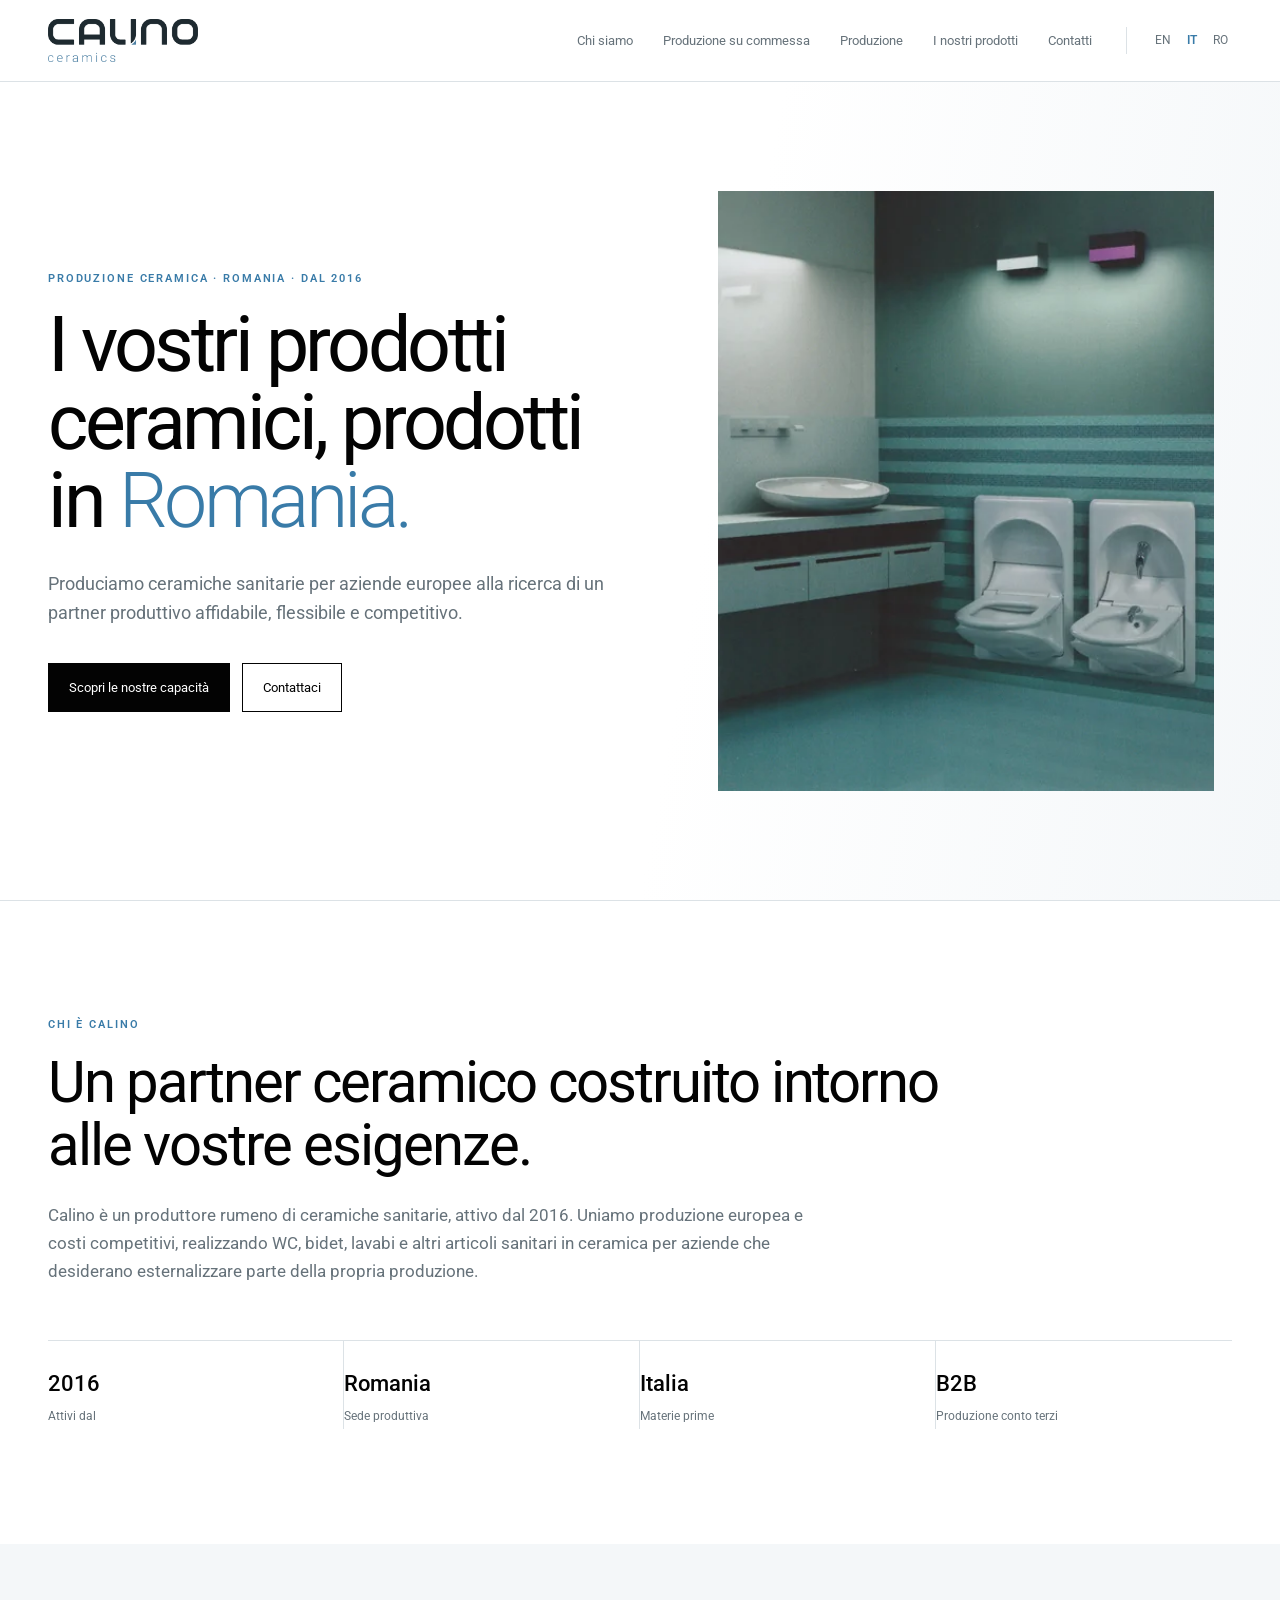
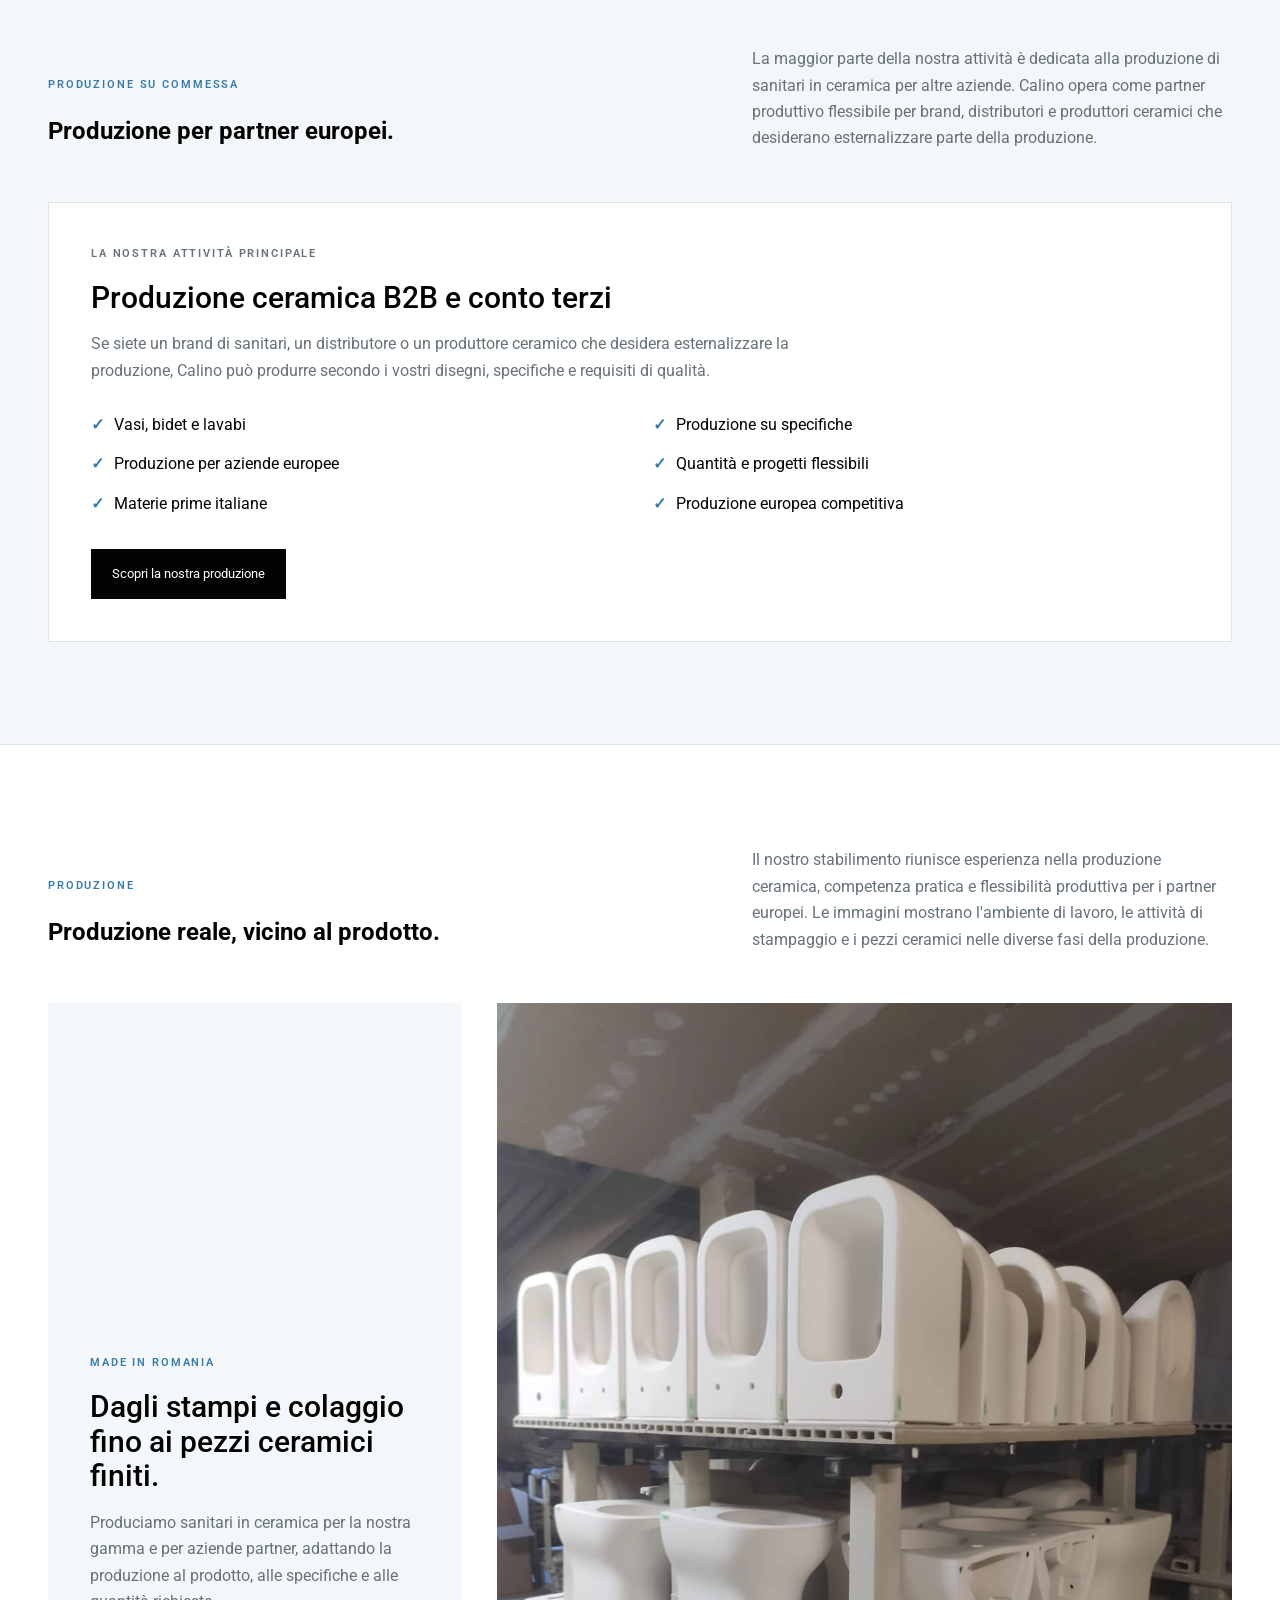
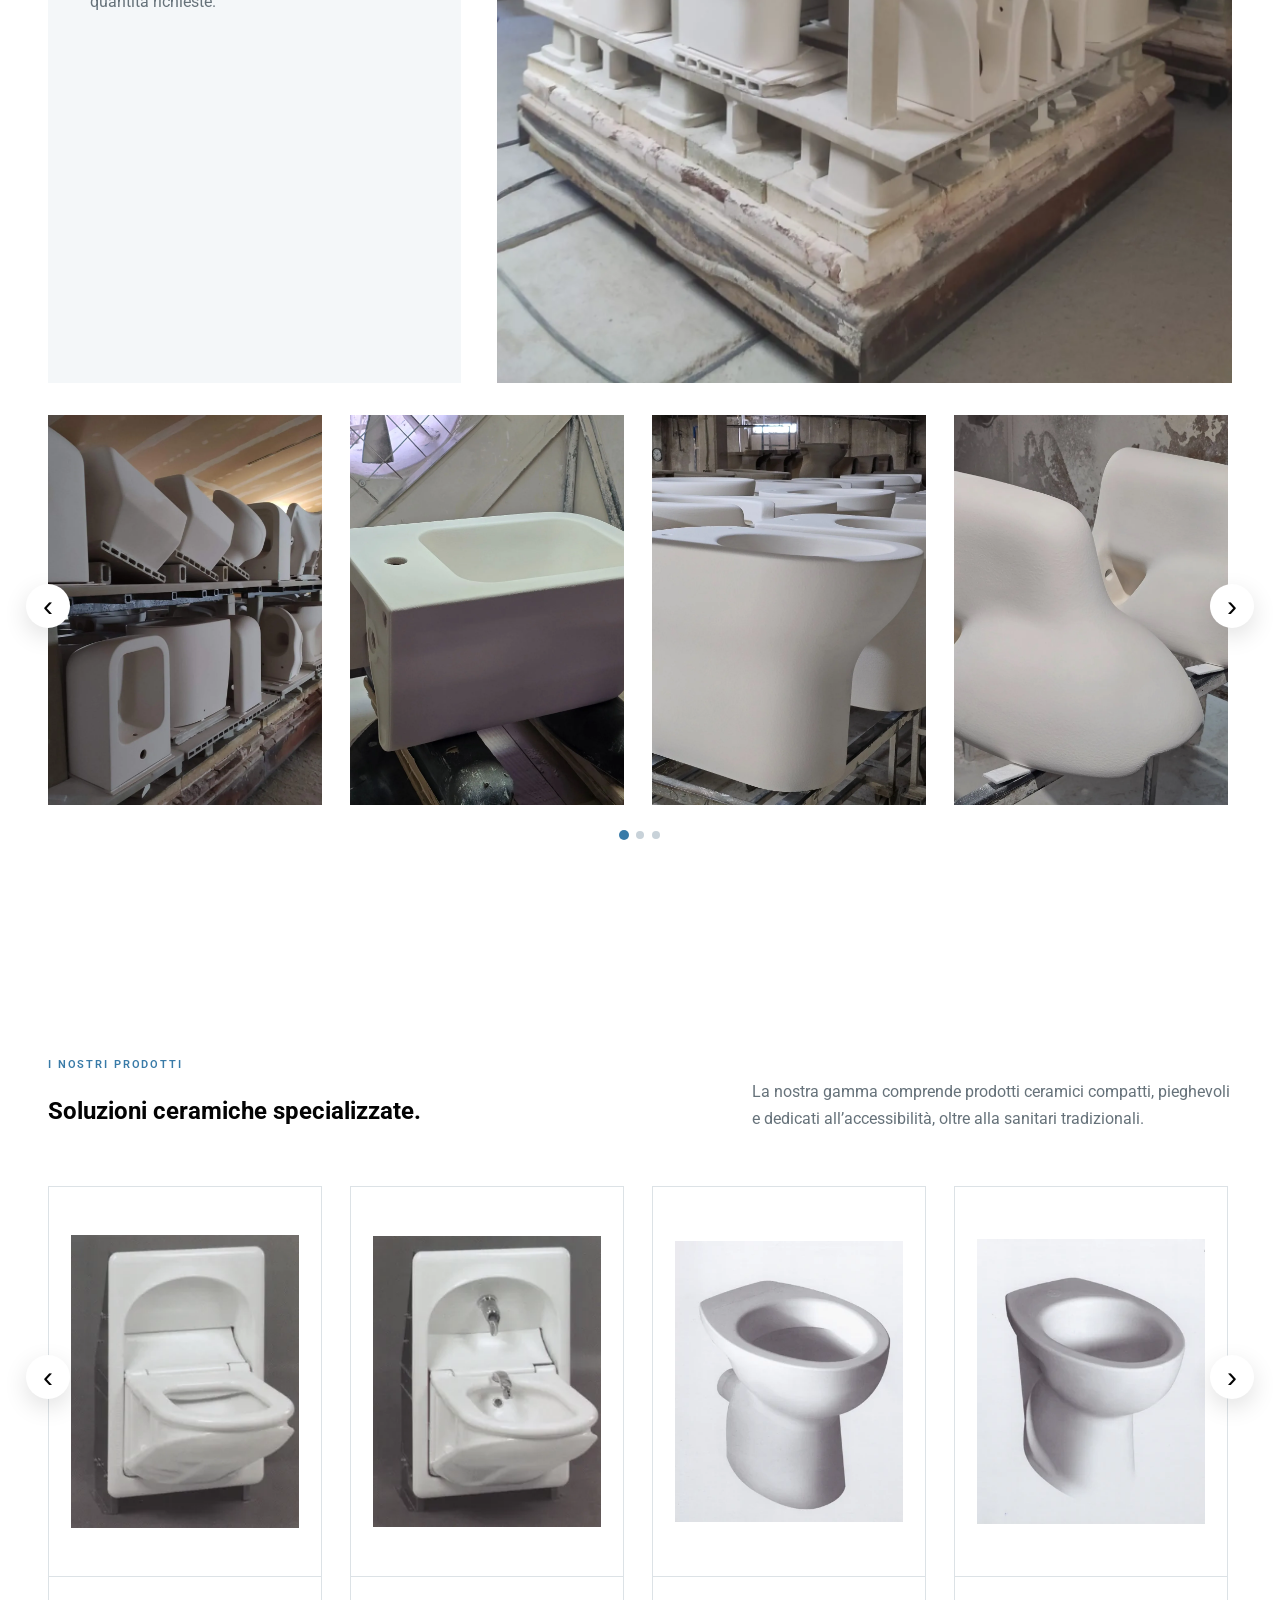
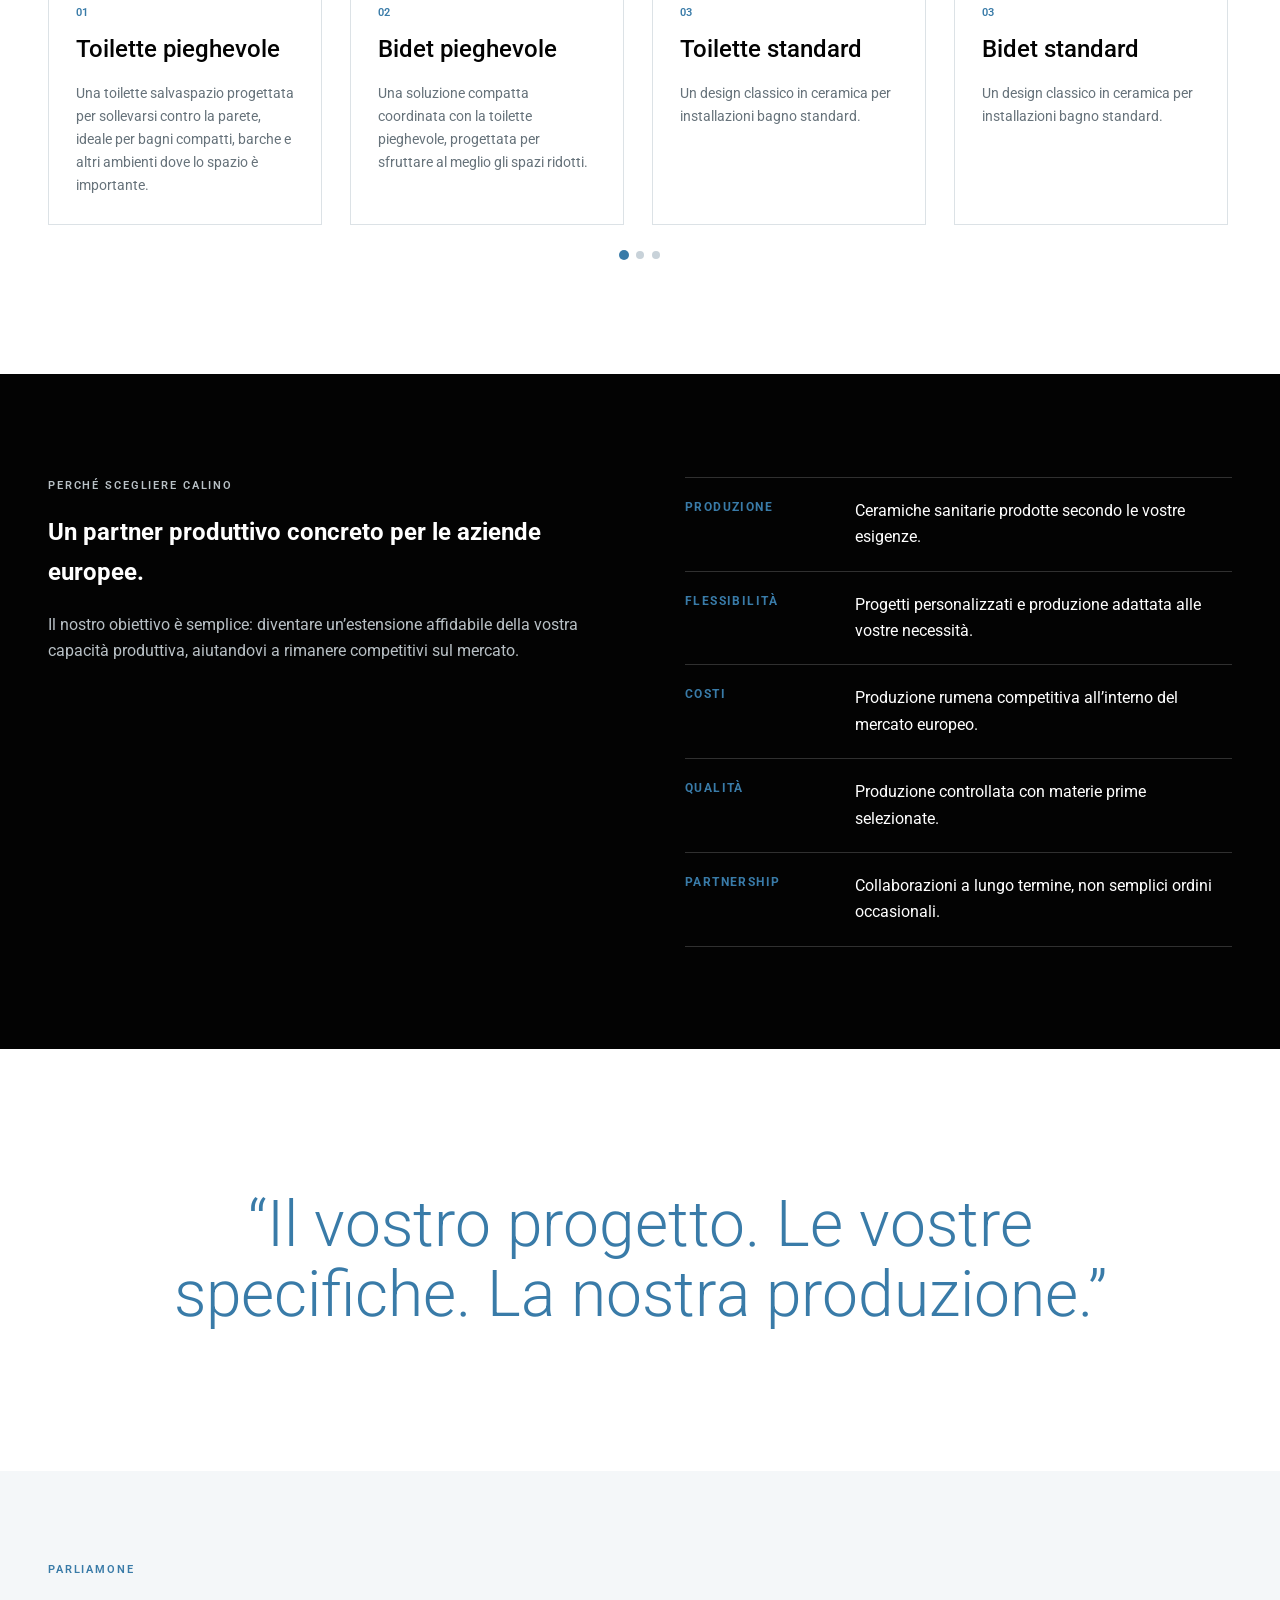
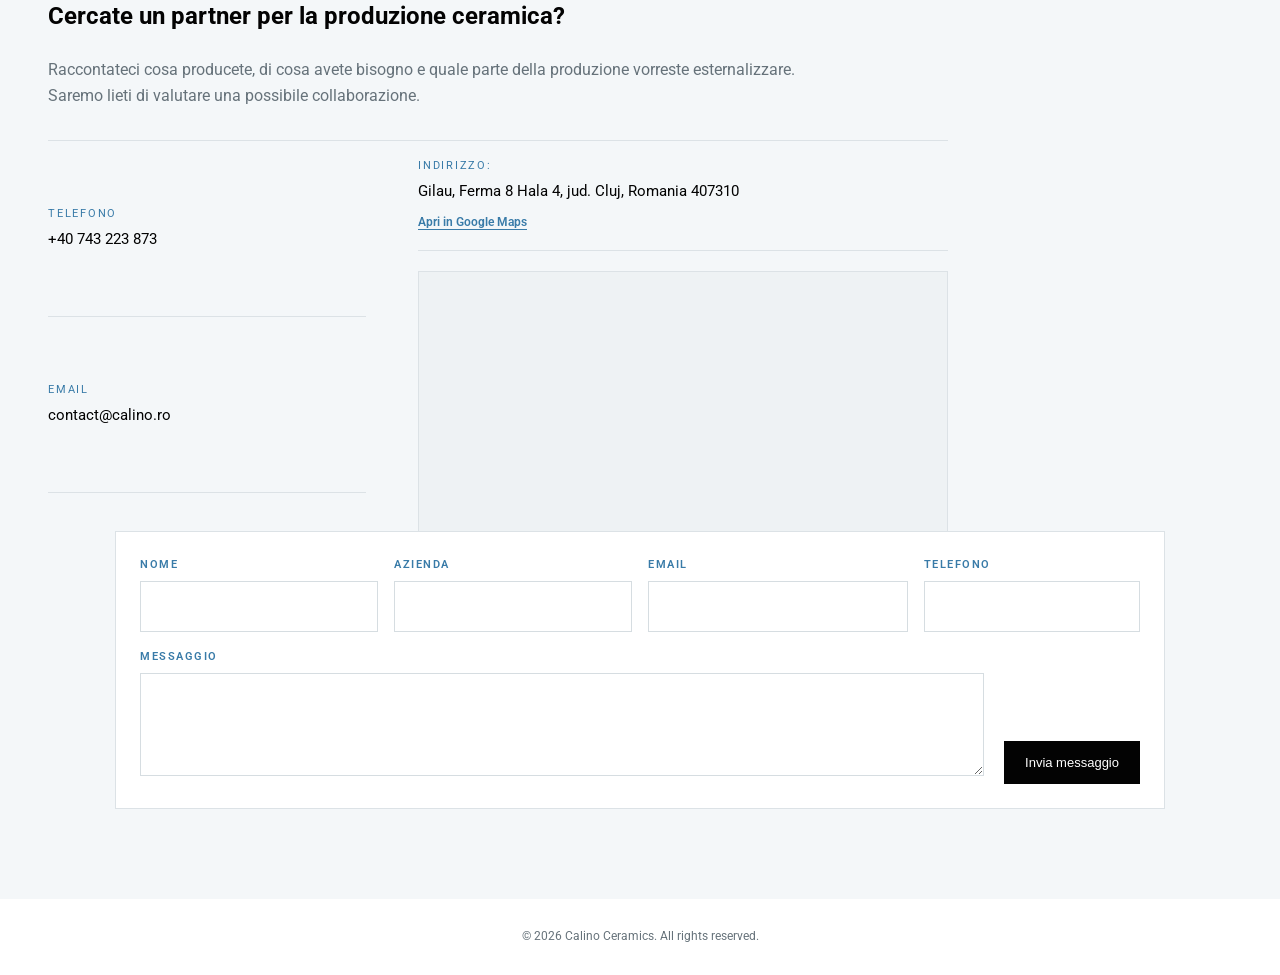
==== commit 84588e75: "Add files via upload" ====
--- a/it/index.html
+++ b/it/index.html
@@ -15,10 +15,10 @@
 <div class="nav-right"><nav><a href="../#about">Chi siamo</a><a href="../#manufacturing">Produzione su commessa</a><a href="../#production">Produzione</a><a href="../#products">I nostri prodotti</a><a href="../#contact">Contatti</a></nav>
 <div class="langs"><a href="../">EN</a><a href="../it/" class="active">IT</a><a href="../ro/">RO</a></div></div></header>
 <main id="top">
-<section class="hero"><div class="hero-copy"><p class="eyebrow">PRODUZIONE CERAMICA · ROMANIA · DAL 2016</p><h1>I vostri prodotti ceramici, prodotti in <em>Romania.</em></h1><p class="lead">Produciamo ceramiche sanitarie per aziende europee alla ricerca di un partner produttivo affidabile, flessibile e competitivo.</p><div class="buttons"><a class="button dark" href="#manufacturing">Scopri le nostre capacità</a><a class="button light" href="#contact">Contattaci</a></div></div><div class="hero-image"><img class="hero-photo" src="../images/products/standard-line-promo-open.webp" alt="WC e bidet pieghevoli Calino in un ambiente interno" loading="eager"></div>\n</section>
+<section class="hero"><div class="hero-copy"><p class="eyebrow">PRODUZIONE CERAMICA · ROMANIA · DAL 2016</p><h1>I vostri prodotti ceramici, prodotti in <em>Romania.</em></h1><p class="lead">Produciamo ceramiche sanitarie per aziende europee alla ricerca di un partner produttivo affidabile, flessibile e competitivo.</p><div class="buttons"><a class="button dark" href="#manufacturing">Scopri le nostre capacità</a><a class="button light" href="#contact">Contattaci</a></div></div><div class="hero-image"><img class="hero-photo" src="../images/products/standard-line-promo-open.webp" alt="WC e bidet pieghevoli Calino in un ambiente interno" loading="eager"></div></section>
 <section class="section about" id="about"><p class="eyebrow">CHI È CALINO</p><h2>Un partner ceramico costruito intorno alle vostre esigenze.</h2><p class="section-intro">Calino è un produttore rumeno di ceramiche sanitarie, attivo dal 2016. Uniamo produzione europea e costi competitivi, realizzando WC, bidet, lavabi e altri articoli sanitari in ceramica per aziende che desiderano esternalizzare parte della propria produzione.</p><div class="facts"><div><strong>2016</strong><span>Attivi dal</span></div><div><strong>Romania</strong><span>Sede produttiva</span></div><div><strong>Italia</strong><span>Materie prime</span></div><div><strong>B2B</strong><span>Produzione conto terzi</span></div></div></section>
 <section class="business" id="manufacturing"><div class="section-heading"><div><p class="eyebrow">PRODUZIONE SU COMMESSA</p><h2>Produzione per partner europei.</h2></div><p>La maggior parte della nostra attività è dedicata alla produzione di sanitari in ceramica per altre aziende. Calino opera come partner produttivo flessibile per brand, distributori e produttori ceramici che desiderano esternalizzare parte della produzione.</p></div><div class="business-grid single-business"><article class="business-card primary"><p class="eyebrow">LA NOSTRA ATTIVITÀ PRINCIPALE</p><h3>Produzione ceramica B2B e conto terzi</h3><p>Se siete un brand di sanitari, un distributore o un produttore ceramico che desidera esternalizzare la produzione, Calino può produrre secondo i vostri disegni, specifiche e requisiti di qualità.</p><ul><li>Vasi, bidet e lavabi</li><li>Produzione su specifiche</li><li>Produzione per aziende europee</li><li>Quantità e progetti flessibili</li><li>Materie prime italiane</li><li>Produzione europea competitiva</li></ul><div class="buttons"><a class="button dark" href="#production">Scopri la nostra produzione</a></div></article></div></section>
-<section class="production" id="production"><div class="section-heading"><div><p class="eyebrow">PRODUZIONE</p><h2>Produzione reale, vicino al prodotto.</h2></div><p>Il nostro stabilimento riunisce esperienza nella produzione ceramica, competenza pratica e flessibilità produttiva per i partner europei. Le immagini mostrano l'ambiente di lavoro, le attività di stampaggio e i pezzi ceramici nelle diverse fasi della produzione.</p></div><div class="production-feature"><div class="production-feature-copy"><p class="eyebrow">MADE IN ROMANIA</p><h3>Dagli stampi e colaggio fino ai pezzi ceramici finiti.</h3><p>Produciamo sanitari in ceramica per la nostra gamma e per aziende partner, adattando la produzione al prodotto, alle specifiche e alle quantità richieste.</p></div><div class="production-feature-image"><img src="../images/production/production-02.webp" alt="Sanitari ceramici Calino sulla linea di produzione" loading="lazy"></div></div><div class="production-grid"><figure class="production-wide"><img src="../images/production/production-01.webp" alt="Sanitari ceramici sui carrelli di produzione" loading="lazy"></figure><figure><img src="../images/production/production-06.webp" alt="Stampi ceramici e area di produzione Calino" loading="lazy"></figure><figure><img src="../images/production/production-07.webp" alt="Sanitari ceramici durante la produzione" loading="lazy"></figure><figure><img src="../images/production/production-04.webp" alt="Sanitari ceramici sulla linea di produzione" loading="lazy"></figure><figure><img src="../images/production/production-05.webp" alt="Componenti ceramici in produzione" loading="lazy"></figure><figure><img src="../images/production/production-03.webp" alt="Lavabo ceramico durante la produzione" loading="lazy"></figure></div></section>
+<section class="production" id="production"><div class="section-heading"><div><p class="eyebrow">PRODUZIONE</p><h2>Produzione reale, vicino al prodotto.</h2></div><p>Il nostro stabilimento riunisce esperienza nella produzione ceramica, competenza pratica e flessibilità produttiva per i partner europei. Le immagini mostrano l'ambiente di lavoro, le attività di stampaggio e i pezzi ceramici nelle diverse fasi della produzione.</p></div><div class="production-feature"><div class="production-feature-copy"><p class="eyebrow">MADE IN ROMANIA</p><h3>Dagli stampi e colaggio fino ai pezzi ceramici finiti.</h3><p>Produciamo sanitari in ceramica per la nostra gamma e per aziende partner, adattando la produzione al prodotto, alle specifiche e alle quantità richieste.</p></div><div class="production-feature-image"><img src="../images/production/production-01.webp" alt="Sanitari ceramici Calino sulla linea di produzione" loading="lazy"></div></div><div class="production-carousel" data-carousel="production"><button class="carousel-arrow prev" type="button" aria-label="Precedenti immagini di produzione">‹</button><div class="production-track"><figure class="production-card"><img src="../images/production/production-02.webp" alt="Sanitari ceramici durante la produzione" loading="lazy"></figure><figure class="production-card"><img src="../images/production/production-03.webp" alt="Lavabo ceramico durante la produzione" loading="lazy"></figure><figure class="production-card"><img src="../images/production/production-04.webp" alt="Sanitari ceramici sulla linea di produzione" loading="lazy"></figure><figure class="production-card"><img src="../images/production/production-05.webp" alt="Componenti ceramici in produzione" loading="lazy"></figure><figure class="production-card"><img src="../images/production/production-06.webp" alt="Stampi ceramici e area di produzione Calino" loading="lazy"></figure><figure class="production-card"><img src="../images/production/production-07.webp" alt="Sanitari ceramici durante la produzione" loading="lazy"></figure></div><button class="carousel-arrow next" type="button" aria-label="Immagini di produzione successive">›</button><div class="carousel-dots" aria-label="Navigazione immagini di produzione"></div></div></section>
 <section class="products" id="products"><div class="section-heading"><div><p class="eyebrow">I NOSTRI PRODOTTI</p><h2>Soluzioni ceramiche specializzate.</h2></div><p>La nostra gamma comprende prodotti ceramici compatti, pieghevoli e dedicati all’accessibilità, oltre alla sanitari tradizionali.</p></div><div class="product-carousel" data-carousel><button class="carousel-arrow prev" type="button" aria-label="Prodotti precedenti">‹</button><div class="product-track"><article class="product-card"><div class="product-image"><img src="../images/products/folding-toilet-open.webp" alt="Toilette pieghevole Calino in posizione aperta" loading="lazy"></div><div class="product-copy"><p class="number">01</p><h3>Toilette pieghevole</h3><p>Una toilette salvaspazio progettata per sollevarsi contro la parete, ideale per bagni compatti, barche e altri ambienti dove lo spazio è importante.</p></div></article><article class="product-card"><div class="product-image"><img src="../images/products/folding-bidet-open.webp" alt="Bidet pieghevole Calino in posizione aperta" loading="lazy"></div><div class="product-copy"><p class="number">02</p><h3>Bidet pieghevole</h3><p>Una soluzione compatta coordinata con la toilette pieghevole, progettata per sfruttare al meglio gli spazi ridotti.</p></div></article><article class="product-card"><div class="product-image"><img src="../images/products/standard-toilet.webp" alt="Toilette ceramica standard Calino" loading="lazy"></div><div class="product-copy"><p class="number">03</p><h3>Toilette standard</h3><p>Un design classico in ceramica per installazioni bagno standard.</p></div></article><article class="product-card"><div class="product-image"><img src="../images/products/standard-bidet.webp" alt="Bidet ceramico standard Calino" loading="lazy"></div><div class="product-copy"><p class="number">03</p><h3>Bidet standard</h3><p>Un design classico in ceramica per installazioni bagno standard.</p></div></article><article class="product-card"><div class="product-image"><img src="../images/products/accessible-toilet-1.webp" alt="Toilette ceramica accessibile Calino" loading="lazy"></div><div class="product-copy"><p class="number">03</p><h3>Toilette accessibile</h3><p>Una toilette ceramica progettata per applicazioni bagno dedicate all’accessibilità.</p></div></article><article class="product-card"><div class="product-image"><img src="../images/products/accessible-washbasin.webp" alt="Lavabo ceramico Calino" loading="lazy"></div><div class="product-copy"><p class="number">03</p><h3>Lavabo</h3><p>Un lavabo ceramico progettato per applicazioni bagno dedicate all’accessibilità.</p></div></article></div><button class="carousel-arrow next" type="button" aria-label="Prodotti successivi">›</button><div class="carousel-dots" aria-label="Navigazione prodotti"></div></div></section>
 <section class="capabilities"><div class="cap-grid"><div><p class="eyebrow">PERCHÉ SCEGLIERE CALINO</p><h2>Un partner produttivo concreto per le aziende europee.</h2><p>Il nostro obiettivo è semplice: diventare un’estensione affidabile della vostra capacità produttiva, aiutandovi a rimanere competitivi sul mercato.</p></div><div class="cap-list"><div><strong>PRODUZIONE</strong><span>Ceramiche sanitarie prodotte secondo le vostre esigenze.</span></div><div><strong>FLESSIBILITÀ</strong><span>Progetti personalizzati e produzione adattata alle vostre necessità.</span></div><div><strong>COSTI</strong><span>Produzione rumena competitiva all’interno del mercato europeo.</span></div><div><strong>QUALITÀ</strong><span>Produzione controllata con materie prime selezionate.</span></div><div><strong>PARTNERSHIP</strong><span>Collaborazioni a lungo termine, non semplici ordini occasionali.</span></div></div></div></section>
 <section class="statement"><p>“Il vostro progetto. Le vostre specifiche. La nostra produzione.”</p></section>
@@ -27,8 +27,8 @@
 <script>
 (function(){
   document.querySelectorAll('[data-carousel]').forEach(function(carousel){
-    const track=carousel.querySelector('.product-track');
-    const cards=Array.from(track.querySelectorAll('.product-card'));
+    const track=carousel.querySelector('.product-track, .production-track');
+    const cards=Array.from(track.querySelectorAll('.product-card, .production-card'));
     const prev=carousel.querySelector('.prev');
     const next=carousel.querySelector('.next');
     const dotsWrap=carousel.querySelector('.carousel-dots');
--- a/style.css
+++ b/style.css
@@ -182,3 +182,13 @@
   .production-grid figure.production-wide{grid-column:auto}
   .production-grid img,.production-grid .production-wide img{height:300px}
 }
+
+
+/* v19: production photography carousel */
+.production-carousel{position:relative;margin-top:28px}
+.production-track{display:flex;gap:28px;overflow:hidden;scroll-behavior:smooth;scroll-snap-type:x mandatory;padding:4px 2px 12px}
+.production-card{flex:0 0 calc((100% - 84px)/4);min-width:0;scroll-snap-align:start;margin:0;background:#f4f7f9;overflow:hidden}
+.production-card img{display:block;width:100%;height:390px;object-fit:cover;object-position:center}
+.production-carousel .carousel-arrow{top:195px}
+@media(max-width:1199px){.production-card{flex-basis:calc((100% - 56px)/3)}.production-carousel .carousel-arrow.prev{left:-16px}.production-carousel .carousel-arrow.next{right:-16px}}
+@media(max-width:759px){.production-track{gap:18px}.production-card{flex-basis:100%}.production-card img{height:360px}.production-carousel .carousel-arrow{top:180px;width:40px;height:40px}.production-carousel .carousel-arrow.prev{left:8px}.production-carousel .carousel-arrow.next{right:8px}}
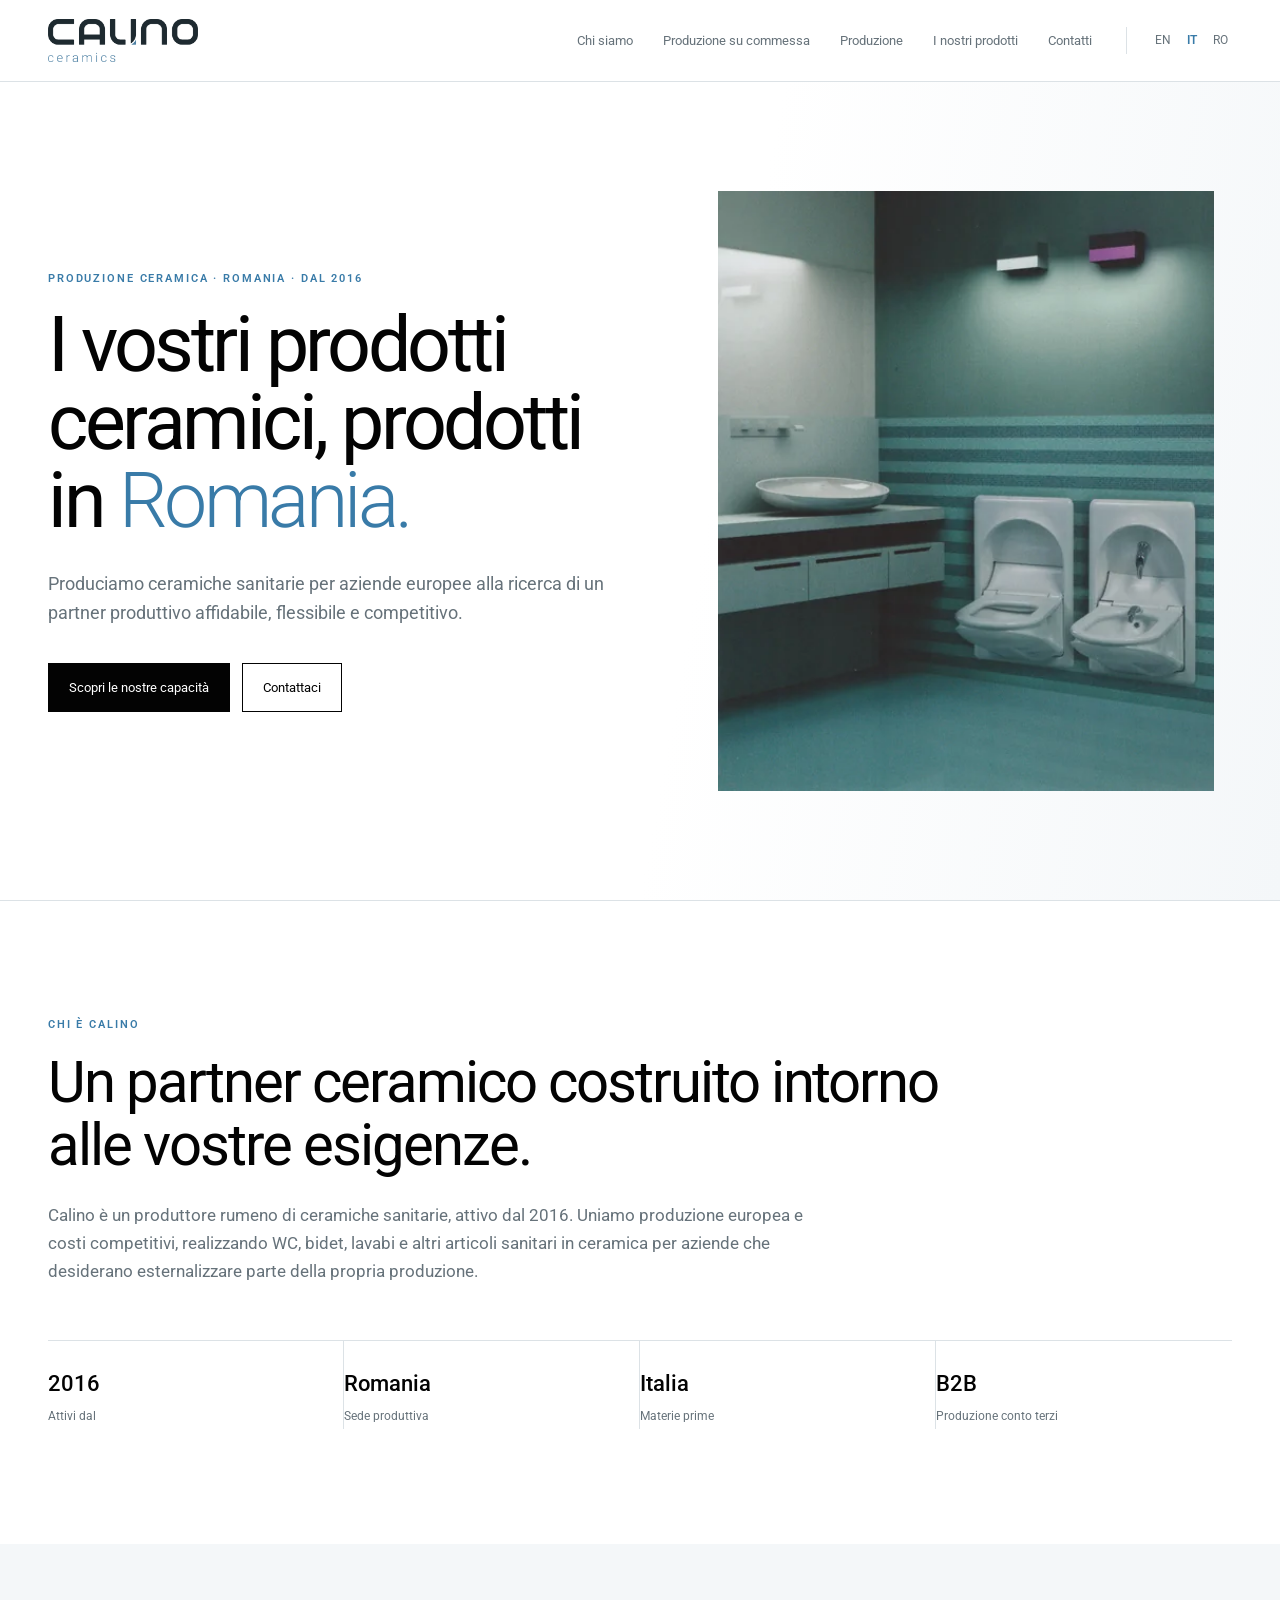
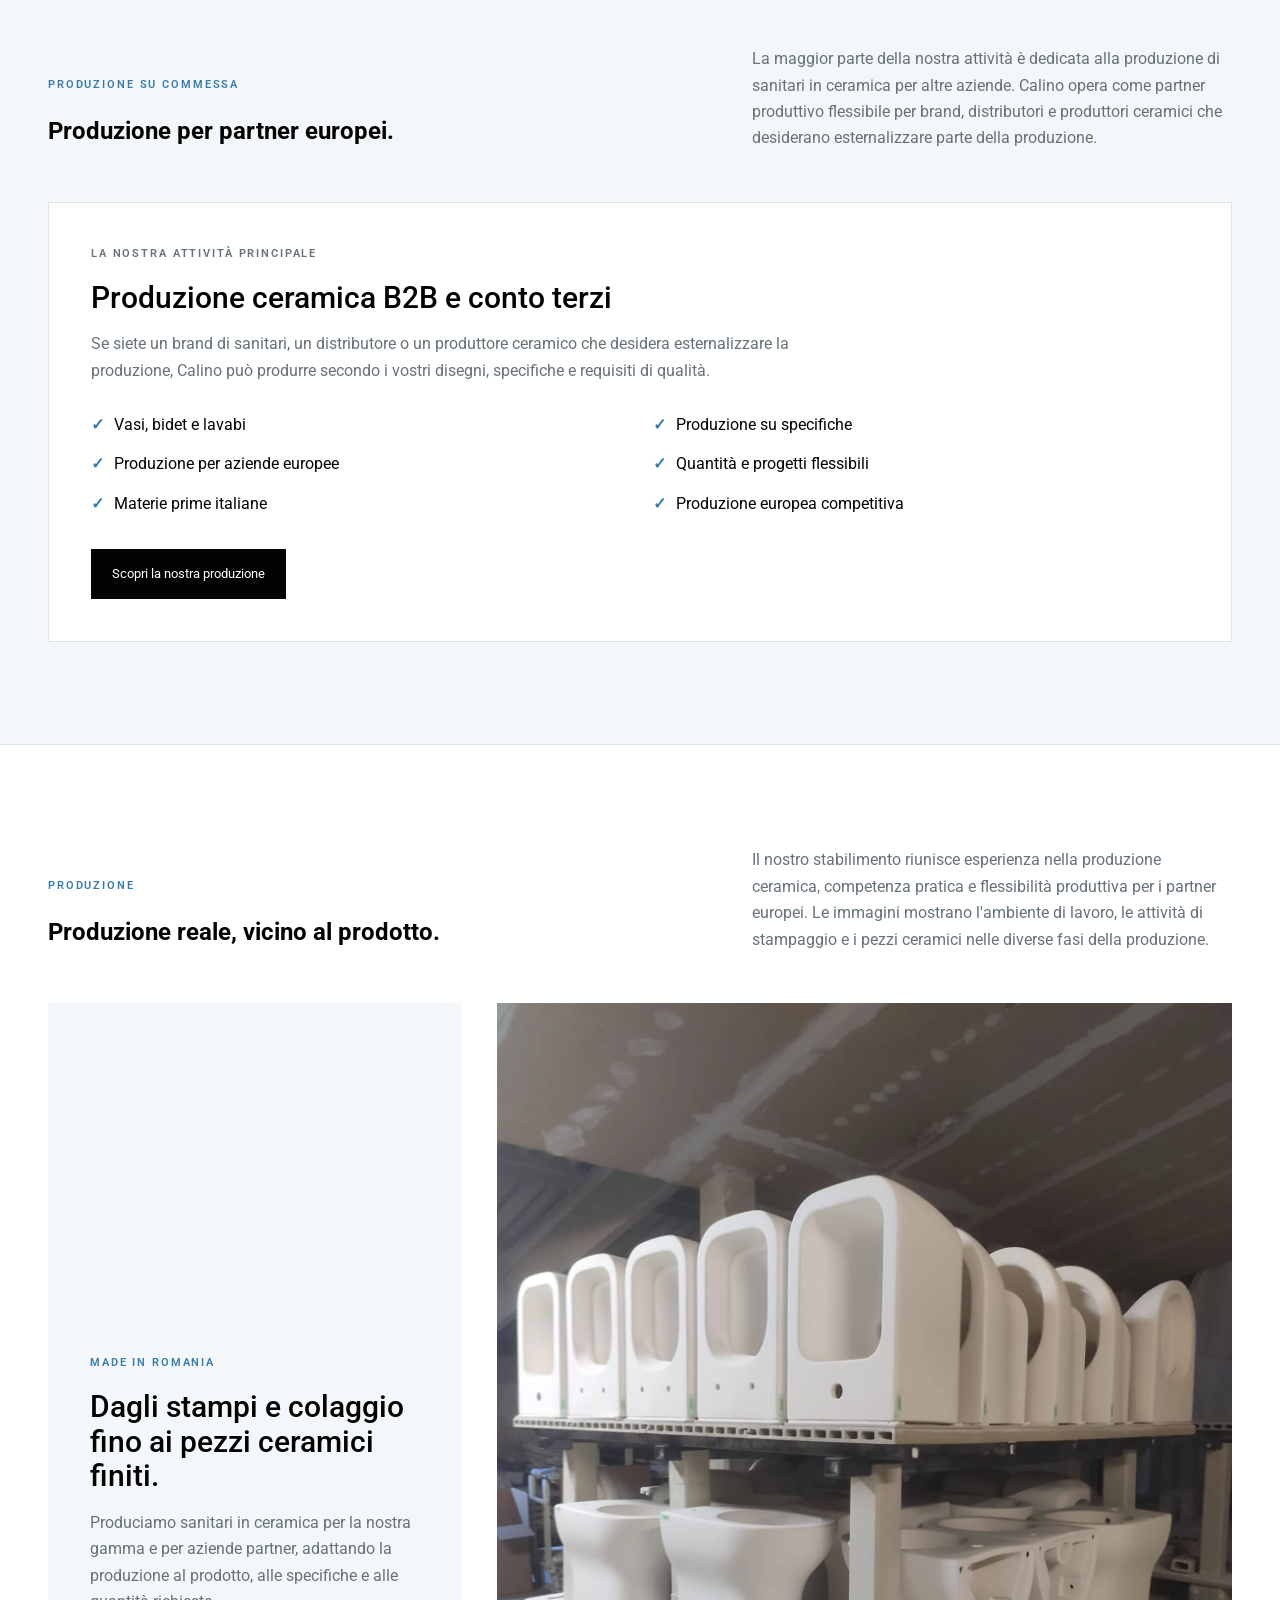
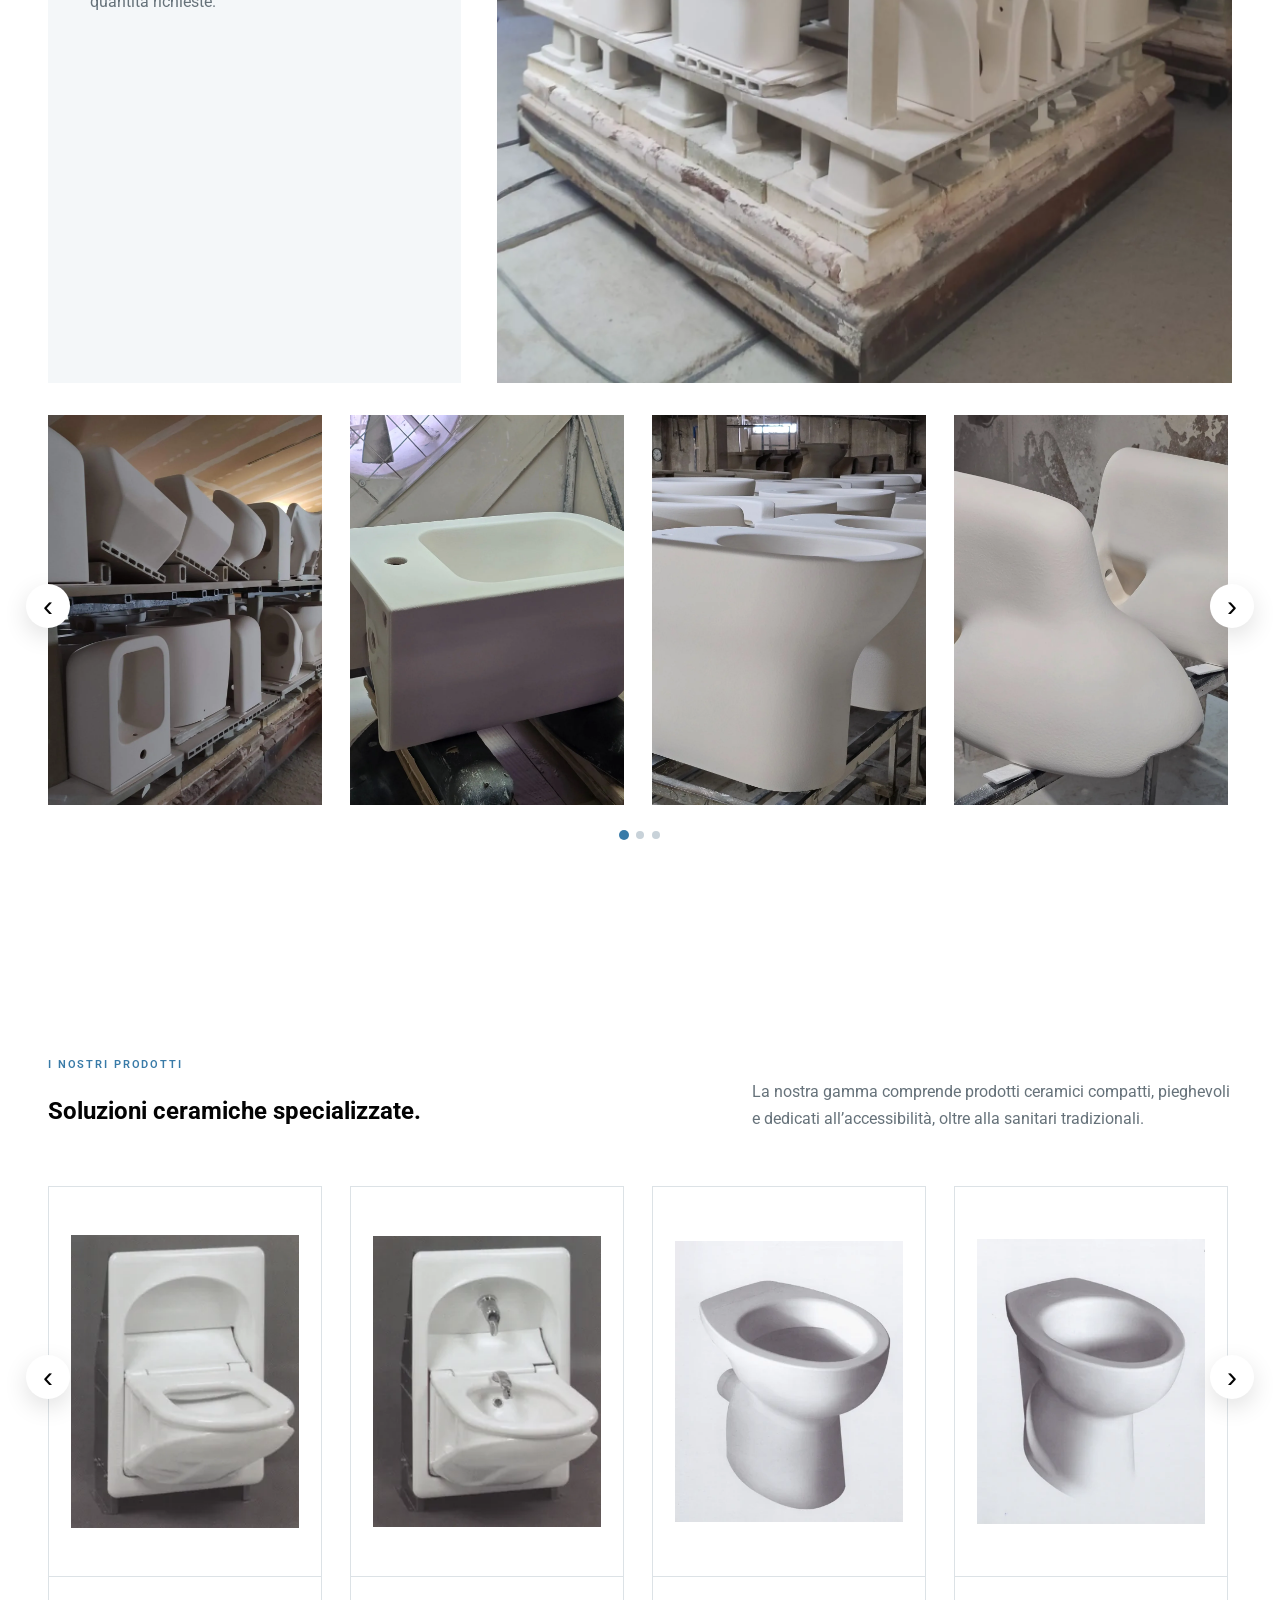
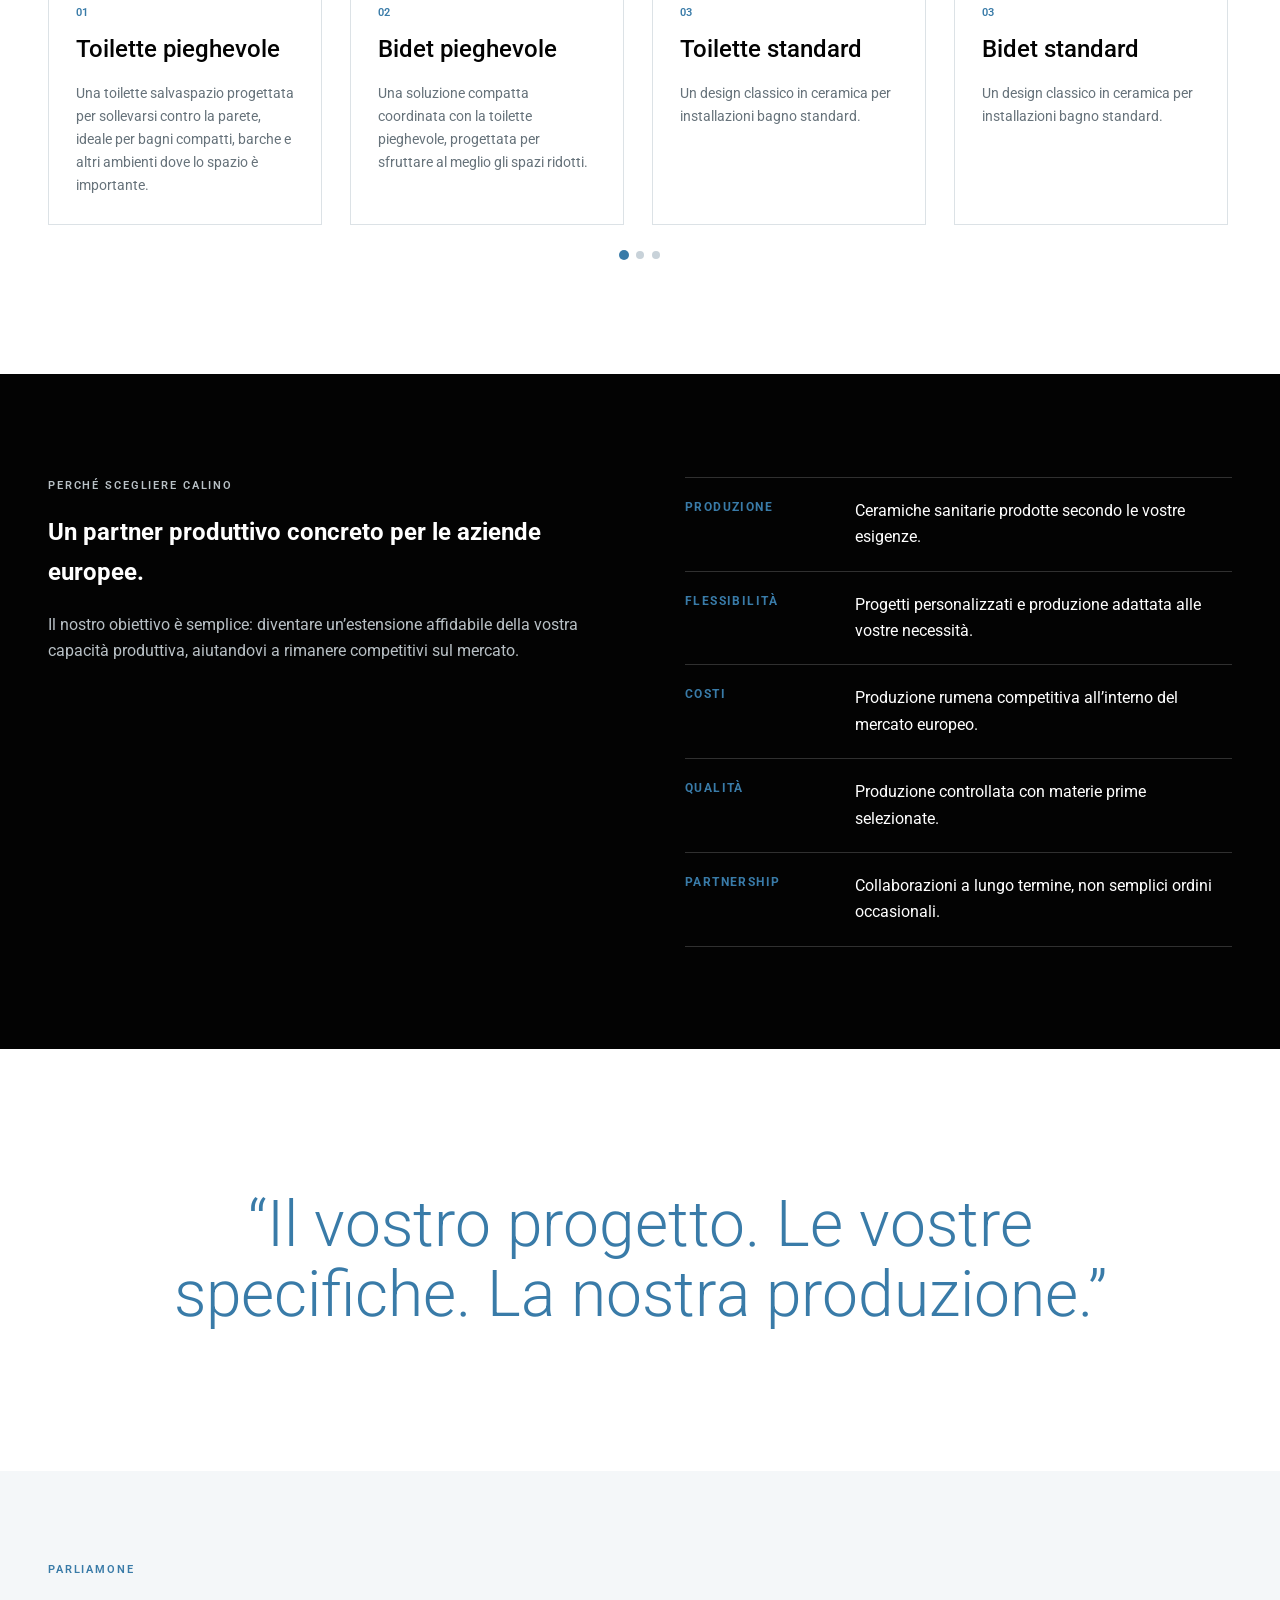
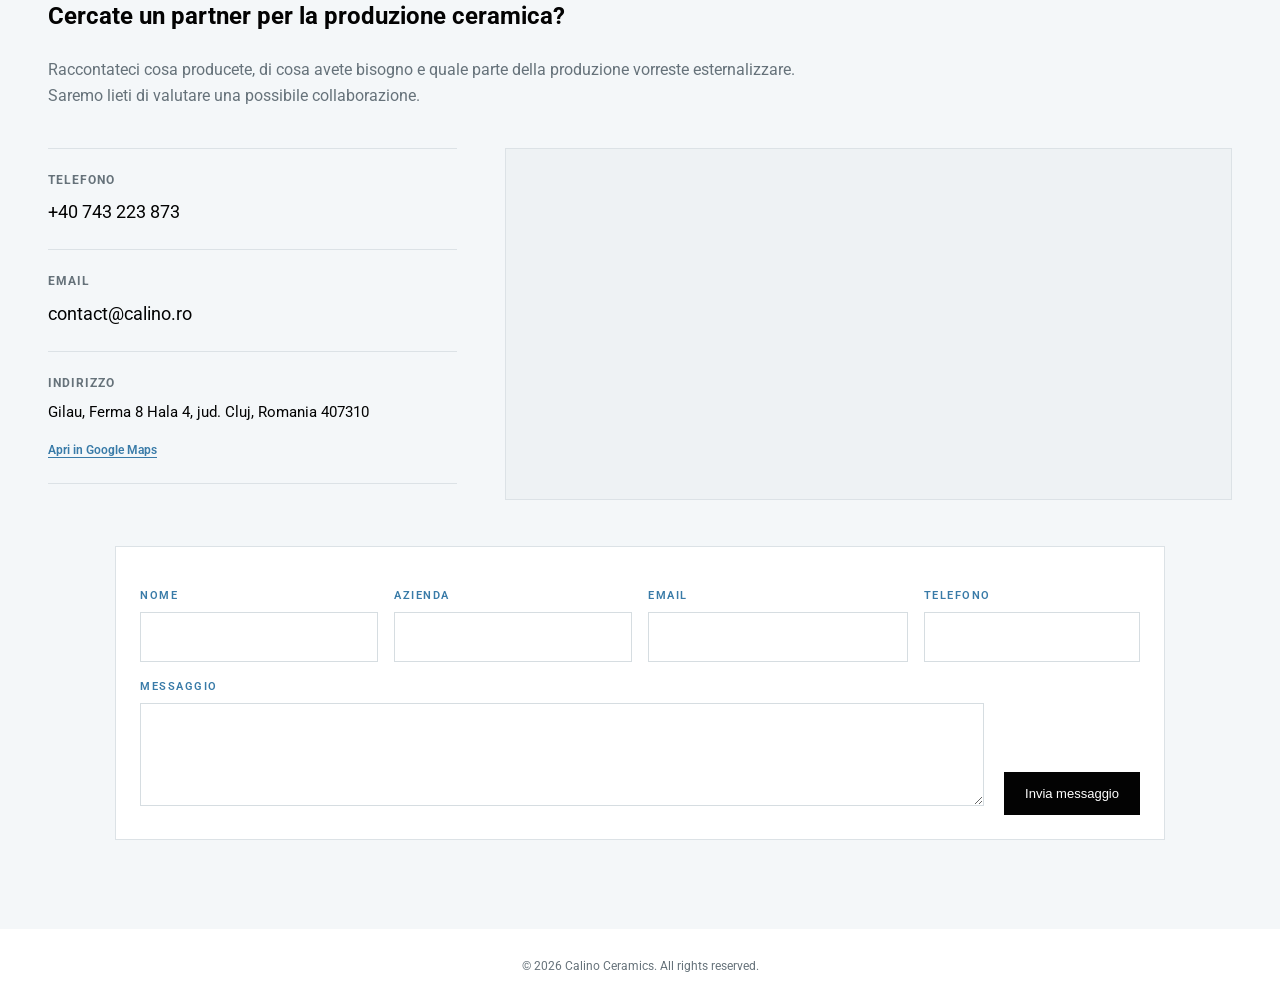
==== commit 57fdc5c2: "Add files via upload" ====
--- a/it/index.html
+++ b/it/index.html
@@ -22,7 +22,7 @@
 <section class="products" id="products"><div class="section-heading"><div><p class="eyebrow">I NOSTRI PRODOTTI</p><h2>Soluzioni ceramiche specializzate.</h2></div><p>La nostra gamma comprende prodotti ceramici compatti, pieghevoli e dedicati all’accessibilità, oltre alla sanitari tradizionali.</p></div><div class="product-carousel" data-carousel><button class="carousel-arrow prev" type="button" aria-label="Prodotti precedenti">‹</button><div class="product-track"><article class="product-card"><div class="product-image"><img src="../images/products/folding-toilet-open.webp" alt="Toilette pieghevole Calino in posizione aperta" loading="lazy"></div><div class="product-copy"><p class="number">01</p><h3>Toilette pieghevole</h3><p>Una toilette salvaspazio progettata per sollevarsi contro la parete, ideale per bagni compatti, barche e altri ambienti dove lo spazio è importante.</p></div></article><article class="product-card"><div class="product-image"><img src="../images/products/folding-bidet-open.webp" alt="Bidet pieghevole Calino in posizione aperta" loading="lazy"></div><div class="product-copy"><p class="number">02</p><h3>Bidet pieghevole</h3><p>Una soluzione compatta coordinata con la toilette pieghevole, progettata per sfruttare al meglio gli spazi ridotti.</p></div></article><article class="product-card"><div class="product-image"><img src="../images/products/standard-toilet.webp" alt="Toilette ceramica standard Calino" loading="lazy"></div><div class="product-copy"><p class="number">03</p><h3>Toilette standard</h3><p>Un design classico in ceramica per installazioni bagno standard.</p></div></article><article class="product-card"><div class="product-image"><img src="../images/products/standard-bidet.webp" alt="Bidet ceramico standard Calino" loading="lazy"></div><div class="product-copy"><p class="number">03</p><h3>Bidet standard</h3><p>Un design classico in ceramica per installazioni bagno standard.</p></div></article><article class="product-card"><div class="product-image"><img src="../images/products/accessible-toilet-1.webp" alt="Toilette ceramica accessibile Calino" loading="lazy"></div><div class="product-copy"><p class="number">03</p><h3>Toilette accessibile</h3><p>Una toilette ceramica progettata per applicazioni bagno dedicate all’accessibilità.</p></div></article><article class="product-card"><div class="product-image"><img src="../images/products/accessible-washbasin.webp" alt="Lavabo ceramico Calino" loading="lazy"></div><div class="product-copy"><p class="number">03</p><h3>Lavabo</h3><p>Un lavabo ceramico progettato per applicazioni bagno dedicate all’accessibilità.</p></div></article></div><button class="carousel-arrow next" type="button" aria-label="Prodotti successivi">›</button><div class="carousel-dots" aria-label="Navigazione prodotti"></div></div></section>
 <section class="capabilities"><div class="cap-grid"><div><p class="eyebrow">PERCHÉ SCEGLIERE CALINO</p><h2>Un partner produttivo concreto per le aziende europee.</h2><p>Il nostro obiettivo è semplice: diventare un’estensione affidabile della vostra capacità produttiva, aiutandovi a rimanere competitivi sul mercato.</p></div><div class="cap-list"><div><strong>PRODUZIONE</strong><span>Ceramiche sanitarie prodotte secondo le vostre esigenze.</span></div><div><strong>FLESSIBILITÀ</strong><span>Progetti personalizzati e produzione adattata alle vostre necessità.</span></div><div><strong>COSTI</strong><span>Produzione rumena competitiva all’interno del mercato europeo.</span></div><div><strong>QUALITÀ</strong><span>Produzione controllata con materie prime selezionate.</span></div><div><strong>PARTNERSHIP</strong><span>Collaborazioni a lungo termine, non semplici ordini occasionali.</span></div></div></div></section>
 <section class="statement"><p>“Il vostro progetto. Le vostre specifiche. La nostra produzione.”</p></section>
-<section class="contact" id="contact"><div class="contact-intro"><p class="eyebrow">PARLIAMONE</p><h2>Cercate un partner per la produzione ceramica?</h2><p>Raccontateci cosa producete, di cosa avete bisogno e quale parte della produzione vorreste esternalizzare. Saremo lieti di valutare una possibile collaborazione.</p><div class="contact-details"><div class="contact-item"><span>Telefono</span><a href="tel:+40743223873">+40 743 223 873</a></div><div class="contact-item"><span>Email</span><a href="mailto:contact@calino.ro">contact@calino.ro</a></div><div class="location-item"><div class="location-copy"><span>Indirizzo:</span><p class="contact-address">Gilau, Ferma 8 Hala 4, jud. Cluj, Romania 407310</p><a class="map-link" href="https://www.google.com/maps/search/?api=1&query=Gilau%2C+Ferma+8+Hala+4%2C+Cluj%2C+Romania+407310" target="_blank" rel="noopener">Apri in Google Maps</a></div><div class="map-embed"><iframe src="https://www.google.com/maps?q=Gilau%2C+Ferma+8+Hala+4%2C+Cluj%2C+Romania+407310&output=embed" title="Mappa Google con la posizione di Calino Ceramics a Gilau, Cluj" loading="lazy" referrerpolicy="no-referrer-when-downgrade" allowfullscreen></iframe></div></div></div></div><form class="contact-form" action="https://formspree.io/f/xrpgover" method="POST"><input type="hidden" name="_subject" value="Nuova richiesta da calino.ro"><div class="form-row"><div class="form-field"><label for="name">Nome</label><input id="name" name="name" type="text" autocomplete="name" required></div><div class="form-field"><label for="company">Azienda</label><input id="company" name="company" type="text" autocomplete="organization"></div><div class="form-field"><label for="email">Email</label><input id="email" name="email" type="email" autocomplete="email" required></div><div class="form-field"><label for="phone">Telefono</label><input id="phone" name="phone" type="tel" autocomplete="tel"></div></div><div class="message-row"><div class="form-field"><label for="message">Messaggio</label><textarea id="message" name="message" rows="3" required></textarea></div><button class="button dark" type="submit">Invia messaggio</button></div><div class="form-hp" aria-hidden="true"><label for="website">Website</label><input id="website" name="website" type="text" tabindex="-1" autocomplete="off"></div></form></section>
+<section class="contact" id="contact"><div class="contact-intro"><p class="eyebrow">PARLIAMONE</p><h2>Cercate un partner per la produzione ceramica?</h2><p>Raccontateci cosa producete, di cosa avete bisogno e quale parte della produzione vorreste esternalizzare. Saremo lieti di valutare una possibile collaborazione.</p></div><div class="contact-main"><div class="contact-info-block"><div class="contact-item"><span>Telefono</span><a href="tel:+40743223873">+40 743 223 873</a></div><div class="contact-item"><span>Email</span><a href="mailto:contact@calino.ro">contact@calino.ro</a></div><div class="contact-item"><span>Indirizzo</span><p class="contact-address">Gilau, Ferma 8 Hala 4, jud. Cluj, Romania 407310</p><a class="map-link" href="https://www.google.com/maps/search/?api=1&query=Gilau%2C+Ferma+8+Hala+4%2C+Cluj%2C+Romania+407310" target="_blank" rel="noopener">Apri in Google Maps</a></div></div><div class="contact-map-block"><div class="map-embed"><iframe src="https://www.google.com/maps?q=Gilau%2C+Ferma+8+Hala+4%2C+Cluj%2C+Romania+407310&output=embed" title="Mappa Google con la posizione di Calino Ceramics a Gilau, Cluj" loading="lazy" referrerpolicy="no-referrer-when-downgrade" allowfullscreen></iframe></div></div></div><form class="contact-form" action="https://formspree.io/f/xrpgover" method="POST"><input type="hidden" name="_subject" value="Nuova richiesta da calino.ro"><div class="form-row"><div class="form-field"><label for="name">Nome</label><input id="name" name="name" type="text" autocomplete="name" required></div><div class="form-field"><label for="company">Azienda</label><input id="company" name="company" type="text" autocomplete="organization"></div><div class="form-field"><label for="email">Email</label><input id="email" name="email" type="email" autocomplete="email" required></div><div class="form-field"><label for="phone">Telefono</label><input id="phone" name="phone" type="tel" autocomplete="tel"></div></div><div class="message-row"><div class="form-field"><label for="message">Messaggio</label><textarea id="message" name="message" rows="3" required></textarea></div><button class="button dark" type="submit">Invia messaggio</button></div><div class="form-hp" aria-hidden="true"><label for="website">Website</label><input id="website" name="website" type="text" tabindex="-1" autocomplete="off"></div></form></section>
 </main><footer><p>© 2026 Calino Ceramics. All rights reserved.</p></footer>
 <script>
 (function(){
--- a/style.css
+++ b/style.css
@@ -192,3 +192,27 @@
 .production-carousel .carousel-arrow{top:195px}
 @media(max-width:1199px){.production-card{flex-basis:calc((100% - 56px)/3)}.production-carousel .carousel-arrow.prev{left:-16px}.production-carousel .carousel-arrow.next{right:-16px}}
 @media(max-width:759px){.production-track{gap:18px}.production-card{flex-basis:100%}.production-card img{height:360px}.production-carousel .carousel-arrow{top:180px;width:40px;height:40px}.production-carousel .carousel-arrow.prev{left:8px}.production-carousel .carousel-arrow.next{right:8px}}
+
+
+/* v20: simplified contact layout — details left, map right, form below */
+.contact-intro{max-width:820px;margin-bottom:38px}
+.contact-main{display:grid;grid-template-columns:minmax(280px,.72fr) minmax(480px,1.28fr);gap:48px;align-items:stretch;margin-bottom:46px}
+.contact-info-block{border-top:1px solid var(--line)}
+.contact-info-block .contact-item{padding:22px 0;border-bottom:1px solid var(--line);display:flex;flex-direction:column;gap:7px}
+.contact-info-block .contact-item span{font-size:12px;font-weight:700;letter-spacing:.08em;text-transform:uppercase;color:var(--muted)}
+.contact-info-block .contact-item a:not(.map-link){font-size:18px;color:var(--black);text-decoration:none}
+.contact-info-block .contact-address{margin:0}
+.contact-map-block{min-width:0}
+.contact-map-block .map-embed{height:100%;min-height:350px;margin:0}
+.contact-map-block .map-embed iframe{height:100%;min-height:350px}
+.contact-form{max-width:1050px;margin:0 auto;padding-top:40px;border-top:1px solid var(--line)}
+@media(max-width:900px){
+  .contact-main{grid-template-columns:1fr;gap:30px;margin-bottom:38px}
+  .contact-map-block .map-embed,.contact-map-block .map-embed iframe{min-height:320px;height:320px}
+}
+@media(max-width:520px){
+  .contact-intro{margin-bottom:28px}
+  .contact-info-block .contact-item{padding:18px 0}
+  .contact-map-block .map-embed,.contact-map-block .map-embed iframe{min-height:280px;height:280px}
+  .contact-form{padding-top:30px}
+}
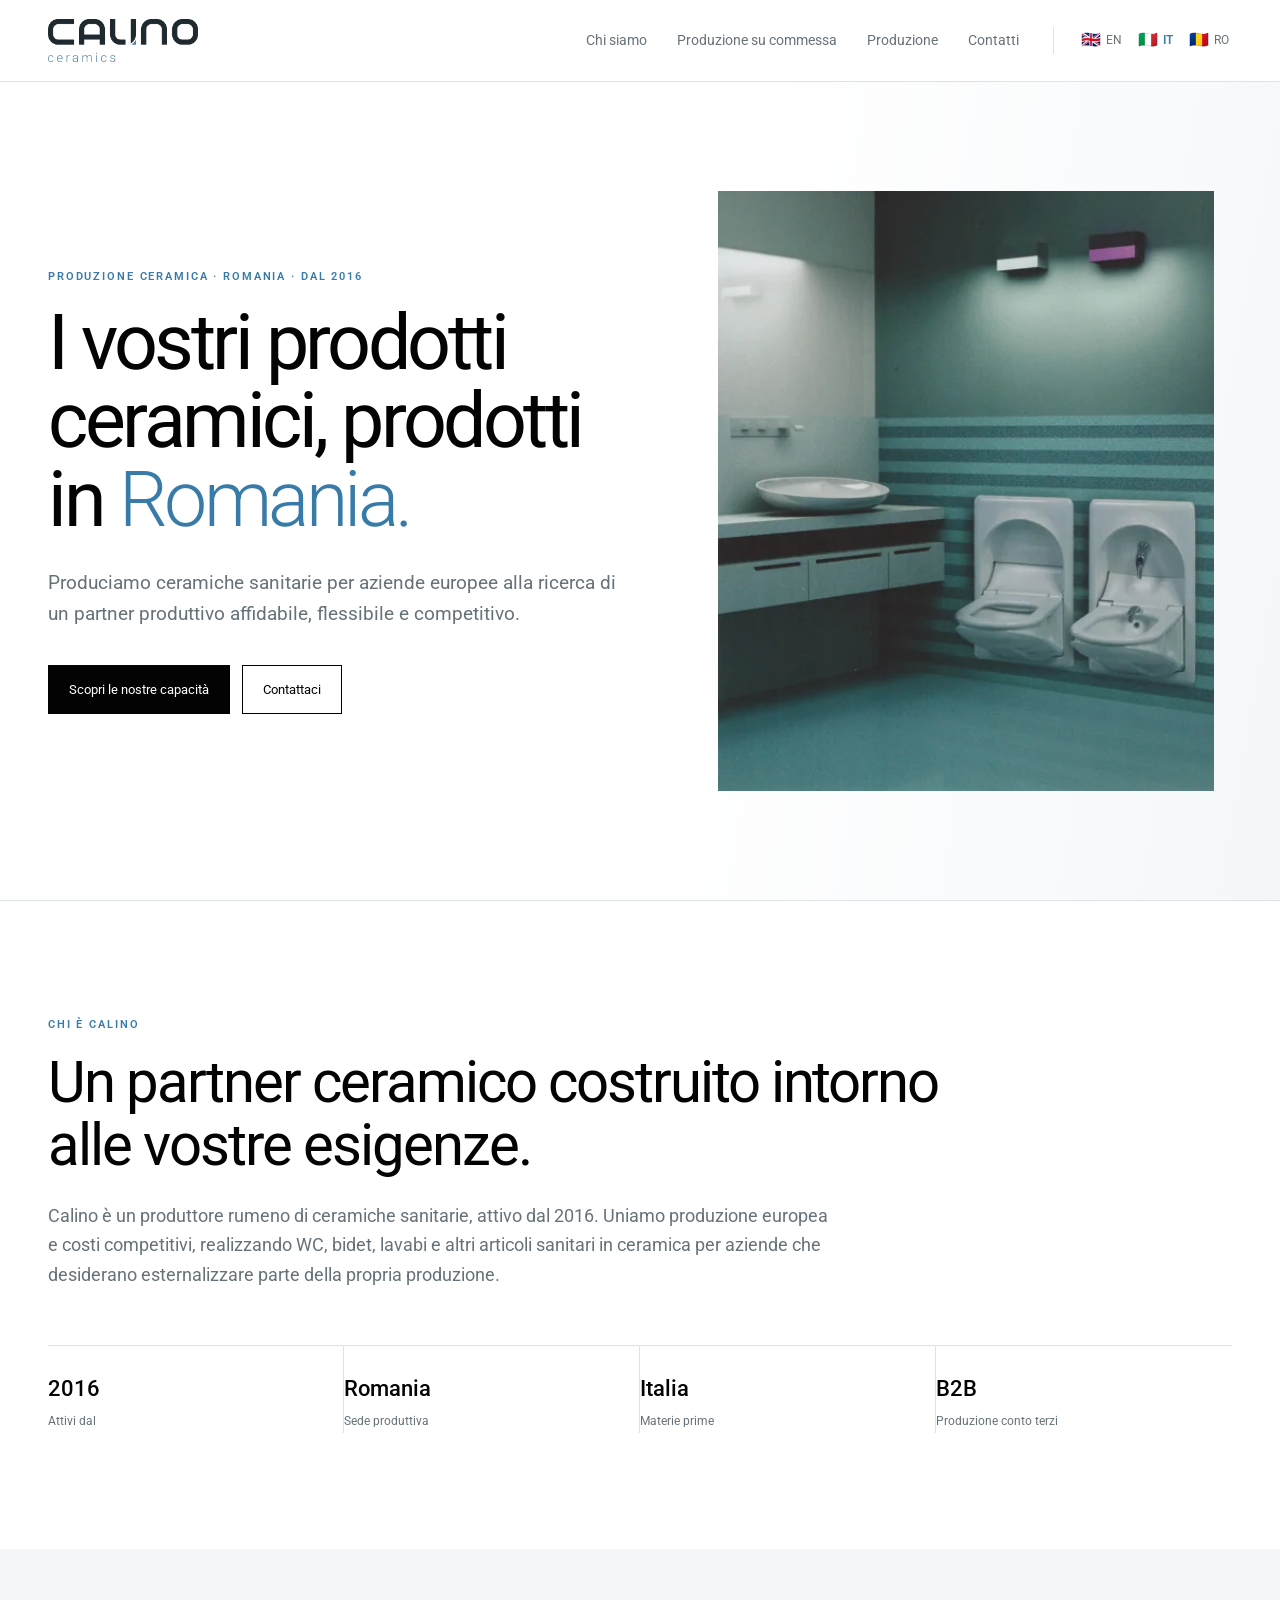
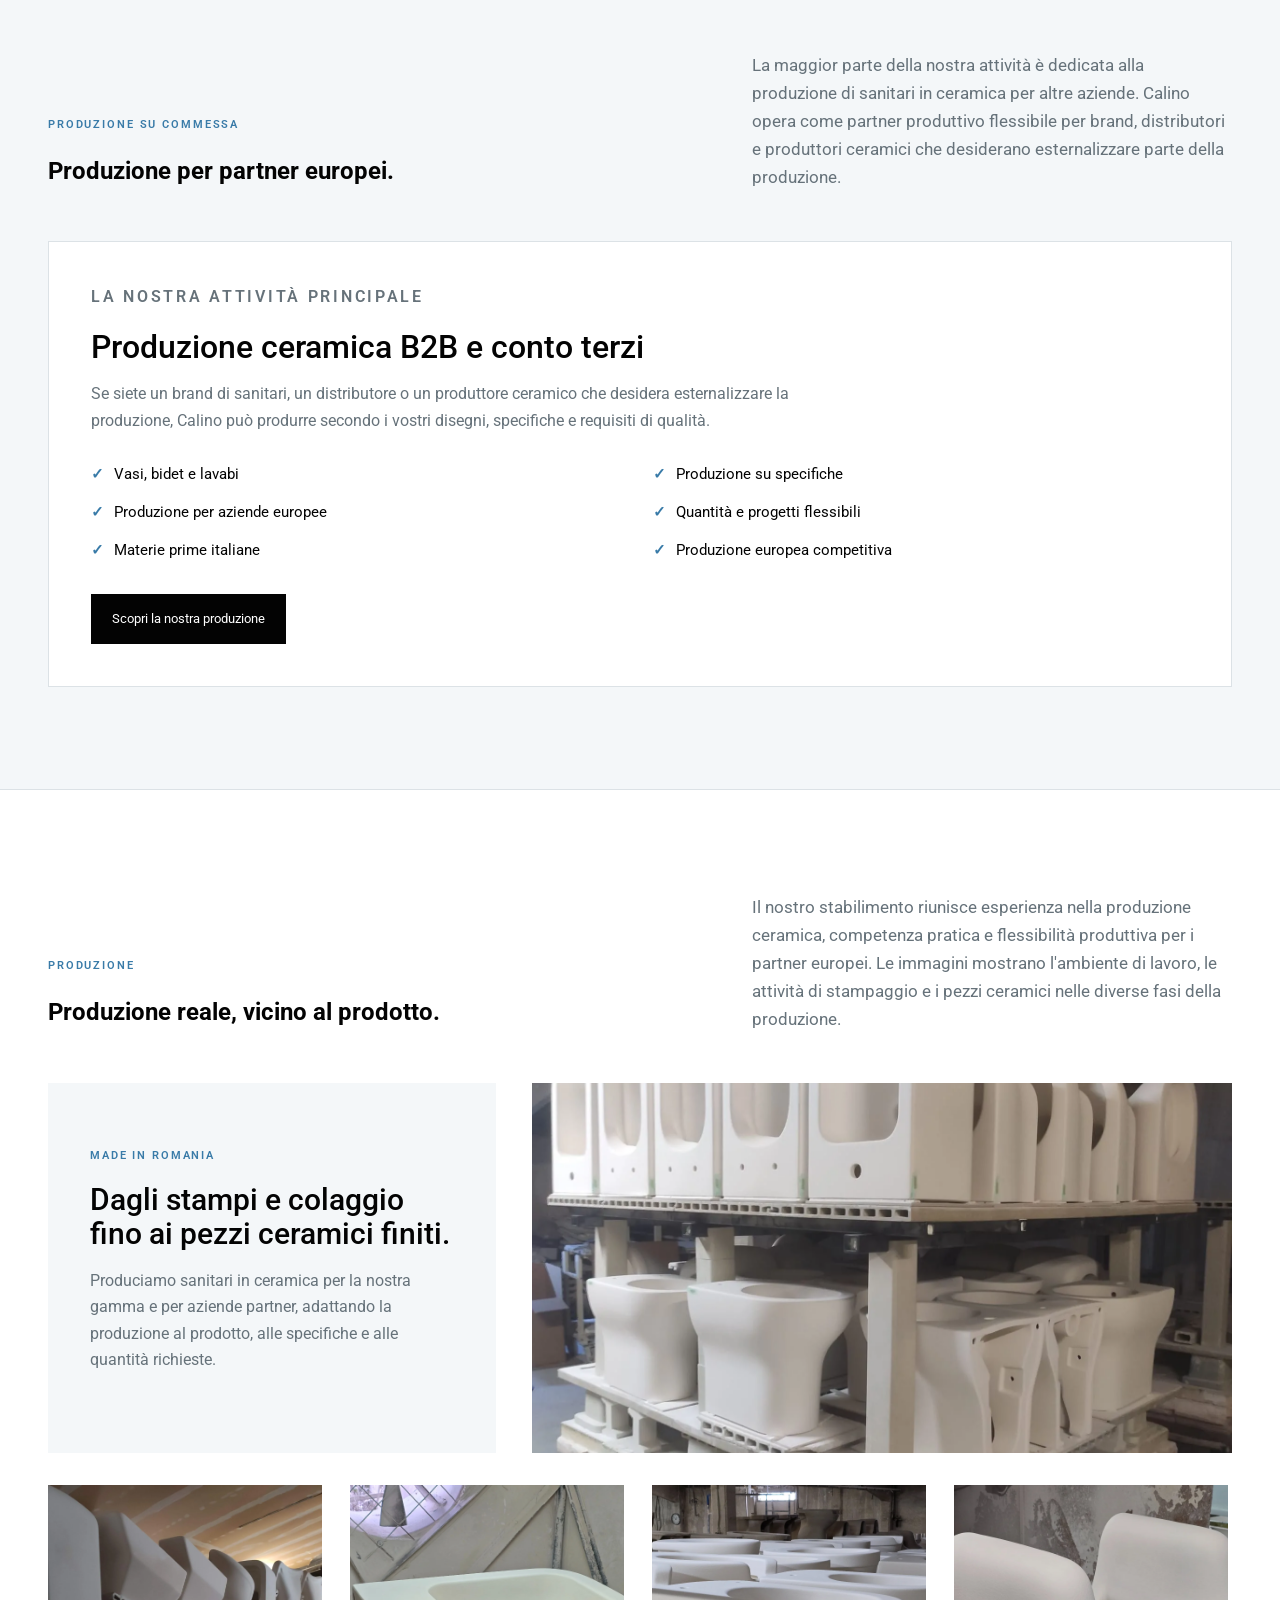
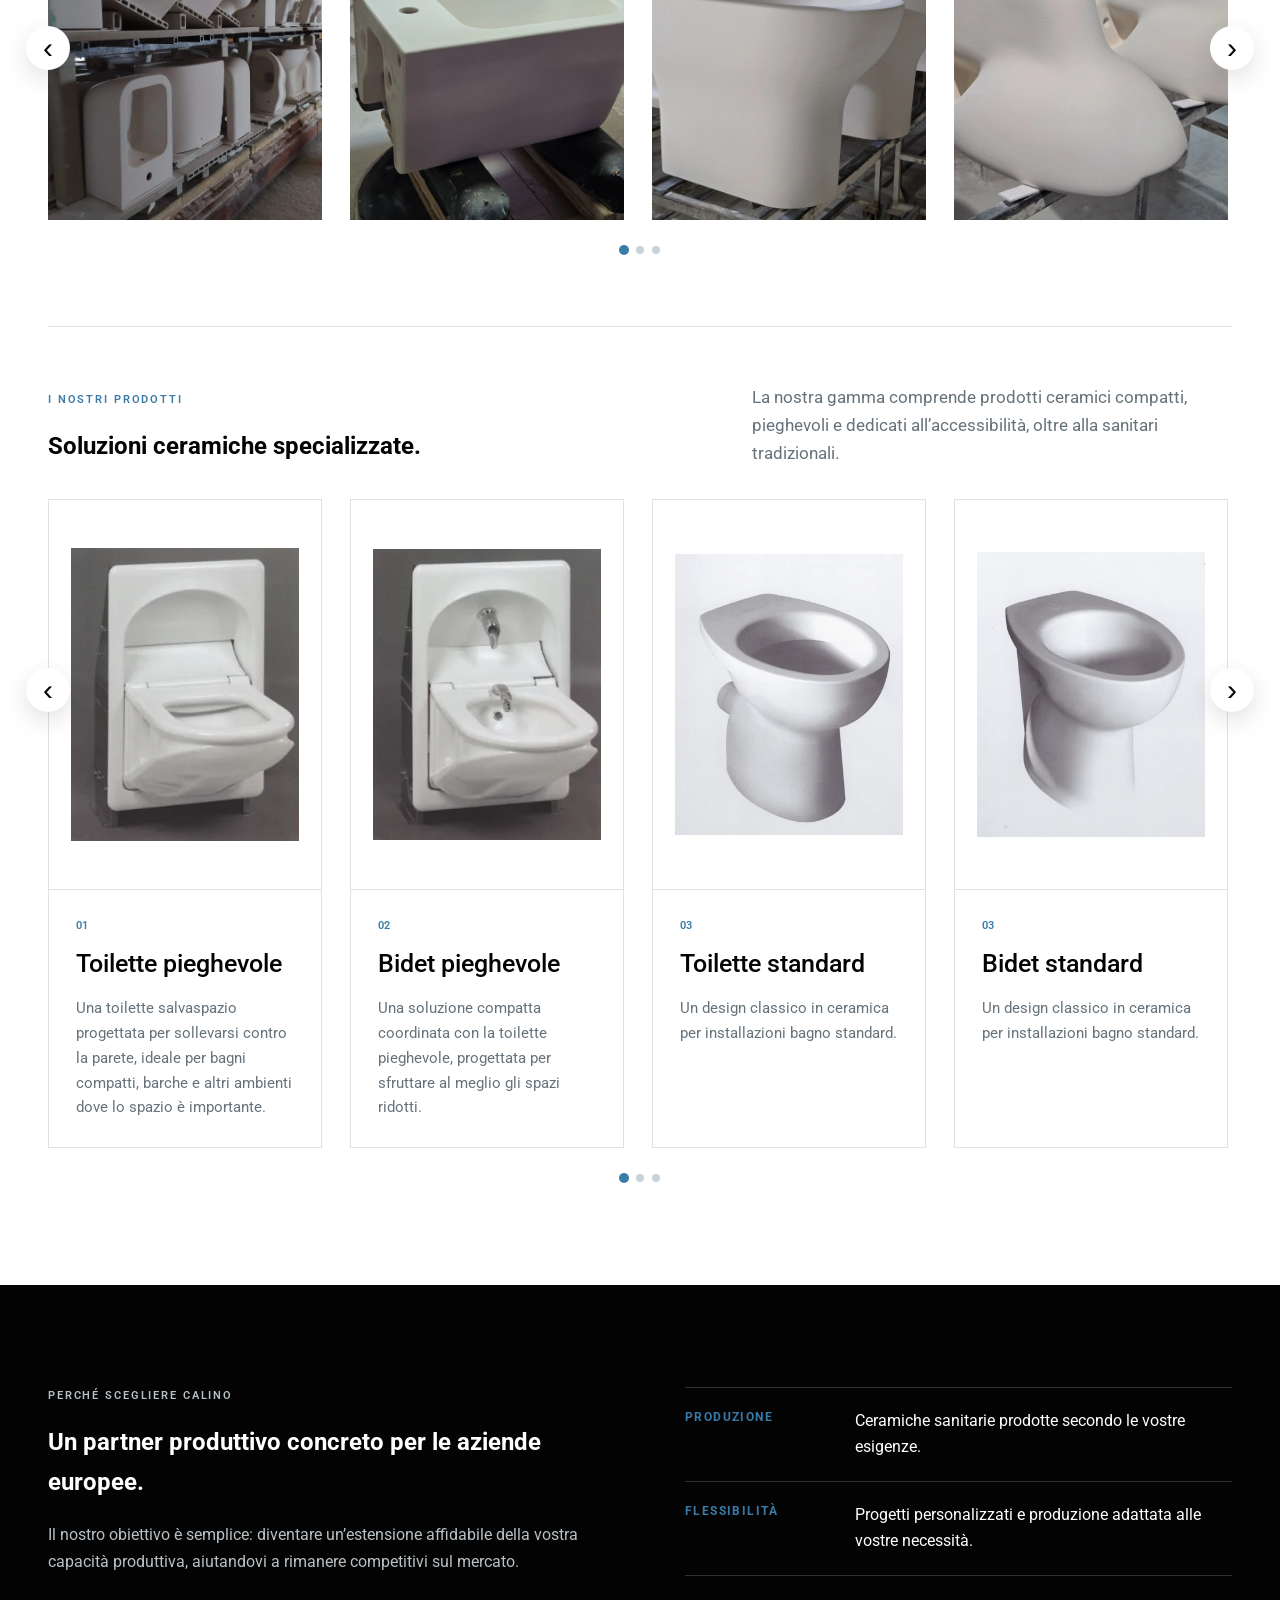
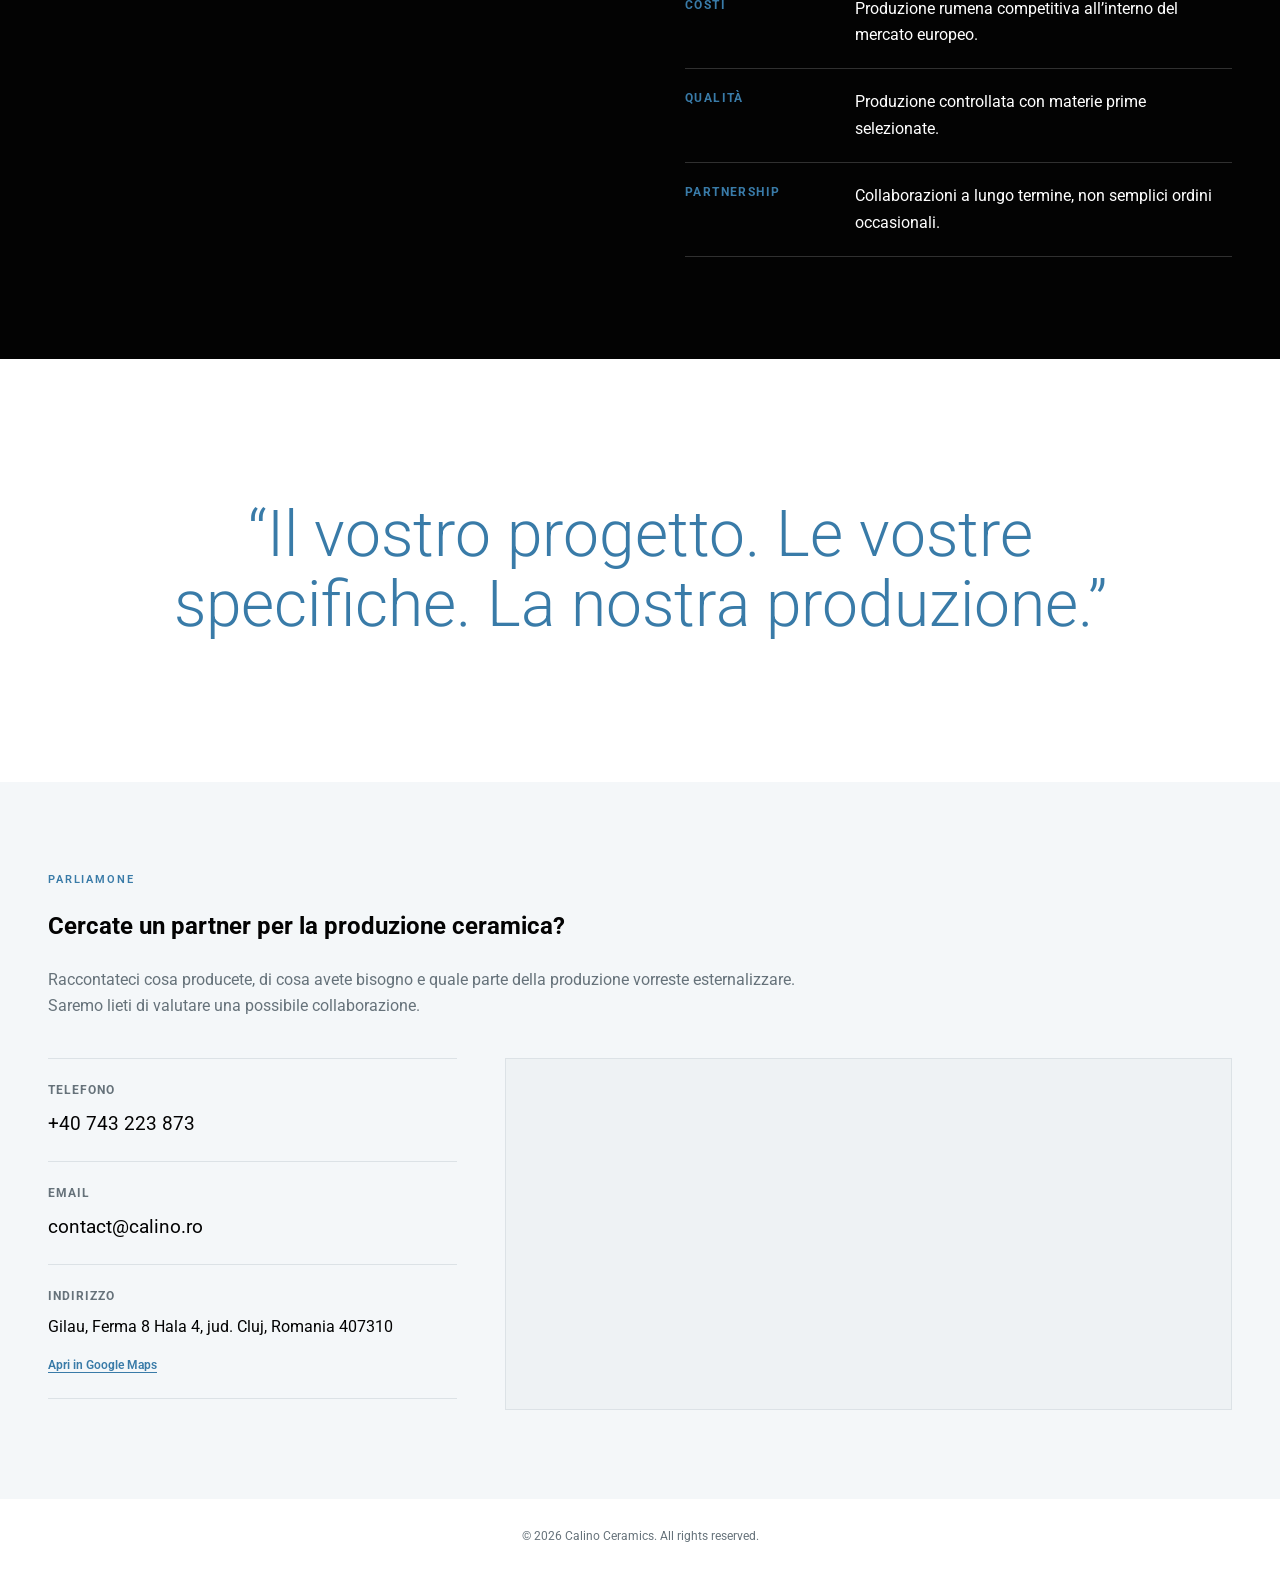
==== commit f598290e: "Add files via upload" ====
--- a/it/index.html
+++ b/it/index.html
@@ -1,28 +1,29 @@
 <!DOCTYPE html>
+
 <html lang="it">
 <head>
-<meta charset="UTF-8"><meta name="viewport" content="width=device-width, initial-scale=1.0">
-<meta name="description" content="Calino Ceramics è un produttore rumeno di ceramiche sanitarie, specializzato nella produzione conto terzi e in soluzioni sanitarie compatte di propria progettazione.">
-<meta name="theme-color" content="#030303">
-<link rel="icon" type="image/png" sizes="32x32" href="../images/favicon-32.png">
-<link rel="icon" type="image/png" sizes="16x16" href="../images/favicon-16.png">
-<link rel="apple-touch-icon" sizes="180x180" href="../images/favicon-180.png">
-<link rel="stylesheet" href="../style.css">
+<meta charset="utf-8"/><meta content="width=device-width, initial-scale=1.0" name="viewport"/>
+<meta content="Calino Ceramics è un produttore rumeno di ceramiche sanitarie, specializzato nella produzione conto terzi e in soluzioni sanitarie compatte di propria progettazione." name="description"/>
+<meta content="#030303" name="theme-color"/>
+<link href="../images/favicon-32.png" rel="icon" sizes="32x32" type="image/png"/>
+<link href="../images/favicon-16.png" rel="icon" sizes="16x16" type="image/png"/>
+<link href="../images/favicon-180.png" rel="apple-touch-icon" sizes="180x180"/>
+<link href="../style.css" rel="stylesheet"/>
 <title>Calino Ceramics | Partner per la produzione ceramica</title>
 </head>
 <body>
-<header class="nav"><a class="brand" href="../#top" aria-label="Calino Ceramics"><img src="../images/calino-logo.png" alt="Calino ceramics"></a>
-<div class="nav-right"><nav><a href="../#about">Chi siamo</a><a href="../#manufacturing">Produzione su commessa</a><a href="../#production">Produzione</a><a href="../#products">I nostri prodotti</a><a href="../#contact">Contatti</a></nav>
-<div class="langs"><a href="../">EN</a><a href="../it/" class="active">IT</a><a href="../ro/">RO</a></div></div></header>
+<header class="nav"><a aria-label="Calino Ceramics" class="brand" href="../#top"><img alt="Calino ceramics" src="../images/calino-logo.png"/></a>
+<div class="nav-right"><nav><a href="../#about">Chi siamo</a><a href="../#manufacturing">Produzione su commessa</a><a href="../#production">Produzione</a><a href="../#contact">Contatti</a></nav>
+<div class="langs"><a href="../"><span aria-hidden="true" class="flag">🇬🇧</span><span class="lang-code">EN</span></a><a class="active" href="../it/"><span aria-hidden="true" class="flag">🇮🇹</span><span class="lang-code">IT</span></a><a href="../ro/"><span aria-hidden="true" class="flag">🇷🇴</span><span class="lang-code">RO</span></a></div></div></header>
 <main id="top">
-<section class="hero"><div class="hero-copy"><p class="eyebrow">PRODUZIONE CERAMICA · ROMANIA · DAL 2016</p><h1>I vostri prodotti ceramici, prodotti in <em>Romania.</em></h1><p class="lead">Produciamo ceramiche sanitarie per aziende europee alla ricerca di un partner produttivo affidabile, flessibile e competitivo.</p><div class="buttons"><a class="button dark" href="#manufacturing">Scopri le nostre capacità</a><a class="button light" href="#contact">Contattaci</a></div></div><div class="hero-image"><img class="hero-photo" src="../images/products/standard-line-promo-open.webp" alt="WC e bidet pieghevoli Calino in un ambiente interno" loading="eager"></div></section>
+<section class="hero"><div class="hero-copy"><p class="eyebrow">PRODUZIONE CERAMICA · ROMANIA · DAL 2016</p><h1>I vostri prodotti ceramici, prodotti in <em>Romania.</em></h1><p class="lead">Produciamo ceramiche sanitarie per aziende europee alla ricerca di un partner produttivo affidabile, flessibile e competitivo.</p><div class="buttons"><a class="button dark" href="#manufacturing">Scopri le nostre capacità</a><a class="button light" href="#contact">Contattaci</a></div></div><div class="hero-image"><img alt="WC e bidet pieghevoli Calino in un ambiente interno" class="hero-photo" loading="eager" src="../images/products/standard-line-promo-open.webp"/></div></section>
 <section class="section about" id="about"><p class="eyebrow">CHI È CALINO</p><h2>Un partner ceramico costruito intorno alle vostre esigenze.</h2><p class="section-intro">Calino è un produttore rumeno di ceramiche sanitarie, attivo dal 2016. Uniamo produzione europea e costi competitivi, realizzando WC, bidet, lavabi e altri articoli sanitari in ceramica per aziende che desiderano esternalizzare parte della propria produzione.</p><div class="facts"><div><strong>2016</strong><span>Attivi dal</span></div><div><strong>Romania</strong><span>Sede produttiva</span></div><div><strong>Italia</strong><span>Materie prime</span></div><div><strong>B2B</strong><span>Produzione conto terzi</span></div></div></section>
 <section class="business" id="manufacturing"><div class="section-heading"><div><p class="eyebrow">PRODUZIONE SU COMMESSA</p><h2>Produzione per partner europei.</h2></div><p>La maggior parte della nostra attività è dedicata alla produzione di sanitari in ceramica per altre aziende. Calino opera come partner produttivo flessibile per brand, distributori e produttori ceramici che desiderano esternalizzare parte della produzione.</p></div><div class="business-grid single-business"><article class="business-card primary"><p class="eyebrow">LA NOSTRA ATTIVITÀ PRINCIPALE</p><h3>Produzione ceramica B2B e conto terzi</h3><p>Se siete un brand di sanitari, un distributore o un produttore ceramico che desidera esternalizzare la produzione, Calino può produrre secondo i vostri disegni, specifiche e requisiti di qualità.</p><ul><li>Vasi, bidet e lavabi</li><li>Produzione su specifiche</li><li>Produzione per aziende europee</li><li>Quantità e progetti flessibili</li><li>Materie prime italiane</li><li>Produzione europea competitiva</li></ul><div class="buttons"><a class="button dark" href="#production">Scopri la nostra produzione</a></div></article></div></section>
-<section class="production" id="production"><div class="section-heading"><div><p class="eyebrow">PRODUZIONE</p><h2>Produzione reale, vicino al prodotto.</h2></div><p>Il nostro stabilimento riunisce esperienza nella produzione ceramica, competenza pratica e flessibilità produttiva per i partner europei. Le immagini mostrano l'ambiente di lavoro, le attività di stampaggio e i pezzi ceramici nelle diverse fasi della produzione.</p></div><div class="production-feature"><div class="production-feature-copy"><p class="eyebrow">MADE IN ROMANIA</p><h3>Dagli stampi e colaggio fino ai pezzi ceramici finiti.</h3><p>Produciamo sanitari in ceramica per la nostra gamma e per aziende partner, adattando la produzione al prodotto, alle specifiche e alle quantità richieste.</p></div><div class="production-feature-image"><img src="../images/production/production-01.webp" alt="Sanitari ceramici Calino sulla linea di produzione" loading="lazy"></div></div><div class="production-carousel" data-carousel="production"><button class="carousel-arrow prev" type="button" aria-label="Precedenti immagini di produzione">‹</button><div class="production-track"><figure class="production-card"><img src="../images/production/production-02.webp" alt="Sanitari ceramici durante la produzione" loading="lazy"></figure><figure class="production-card"><img src="../images/production/production-03.webp" alt="Lavabo ceramico durante la produzione" loading="lazy"></figure><figure class="production-card"><img src="../images/production/production-04.webp" alt="Sanitari ceramici sulla linea di produzione" loading="lazy"></figure><figure class="production-card"><img src="../images/production/production-05.webp" alt="Componenti ceramici in produzione" loading="lazy"></figure><figure class="production-card"><img src="../images/production/production-06.webp" alt="Stampi ceramici e area di produzione Calino" loading="lazy"></figure><figure class="production-card"><img src="../images/production/production-07.webp" alt="Sanitari ceramici durante la produzione" loading="lazy"></figure></div><button class="carousel-arrow next" type="button" aria-label="Immagini di produzione successive">›</button><div class="carousel-dots" aria-label="Navigazione immagini di produzione"></div></div></section>
-<section class="products" id="products"><div class="section-heading"><div><p class="eyebrow">I NOSTRI PRODOTTI</p><h2>Soluzioni ceramiche specializzate.</h2></div><p>La nostra gamma comprende prodotti ceramici compatti, pieghevoli e dedicati all’accessibilità, oltre alla sanitari tradizionali.</p></div><div class="product-carousel" data-carousel><button class="carousel-arrow prev" type="button" aria-label="Prodotti precedenti">‹</button><div class="product-track"><article class="product-card"><div class="product-image"><img src="../images/products/folding-toilet-open.webp" alt="Toilette pieghevole Calino in posizione aperta" loading="lazy"></div><div class="product-copy"><p class="number">01</p><h3>Toilette pieghevole</h3><p>Una toilette salvaspazio progettata per sollevarsi contro la parete, ideale per bagni compatti, barche e altri ambienti dove lo spazio è importante.</p></div></article><article class="product-card"><div class="product-image"><img src="../images/products/folding-bidet-open.webp" alt="Bidet pieghevole Calino in posizione aperta" loading="lazy"></div><div class="product-copy"><p class="number">02</p><h3>Bidet pieghevole</h3><p>Una soluzione compatta coordinata con la toilette pieghevole, progettata per sfruttare al meglio gli spazi ridotti.</p></div></article><article class="product-card"><div class="product-image"><img src="../images/products/standard-toilet.webp" alt="Toilette ceramica standard Calino" loading="lazy"></div><div class="product-copy"><p class="number">03</p><h3>Toilette standard</h3><p>Un design classico in ceramica per installazioni bagno standard.</p></div></article><article class="product-card"><div class="product-image"><img src="../images/products/standard-bidet.webp" alt="Bidet ceramico standard Calino" loading="lazy"></div><div class="product-copy"><p class="number">03</p><h3>Bidet standard</h3><p>Un design classico in ceramica per installazioni bagno standard.</p></div></article><article class="product-card"><div class="product-image"><img src="../images/products/accessible-toilet-1.webp" alt="Toilette ceramica accessibile Calino" loading="lazy"></div><div class="product-copy"><p class="number">03</p><h3>Toilette accessibile</h3><p>Una toilette ceramica progettata per applicazioni bagno dedicate all’accessibilità.</p></div></article><article class="product-card"><div class="product-image"><img src="../images/products/accessible-washbasin.webp" alt="Lavabo ceramico Calino" loading="lazy"></div><div class="product-copy"><p class="number">03</p><h3>Lavabo</h3><p>Un lavabo ceramico progettato per applicazioni bagno dedicate all’accessibilità.</p></div></article></div><button class="carousel-arrow next" type="button" aria-label="Prodotti successivi">›</button><div class="carousel-dots" aria-label="Navigazione prodotti"></div></div></section>
+<section class="production" id="production"><div class="section-heading"><div><p class="eyebrow">PRODUZIONE</p><h2>Produzione reale, vicino al prodotto.</h2></div><p>Il nostro stabilimento riunisce esperienza nella produzione ceramica, competenza pratica e flessibilità produttiva per i partner europei. Le immagini mostrano l'ambiente di lavoro, le attività di stampaggio e i pezzi ceramici nelle diverse fasi della produzione.</p></div><div class="production-feature"><div class="production-feature-copy"><p class="eyebrow">MADE IN ROMANIA</p><h3>Dagli stampi e colaggio fino ai pezzi ceramici finiti.</h3><p>Produciamo sanitari in ceramica per la nostra gamma e per aziende partner, adattando la produzione al prodotto, alle specifiche e alle quantità richieste.</p></div><div class="production-feature-image"><img alt="Sanitari ceramici Calino sulla linea di produzione" loading="lazy" src="../images/production/production-01.webp"/></div></div><div class="production-carousel" data-carousel="production"><button aria-label="Precedenti immagini di produzione" class="carousel-arrow prev" type="button">‹</button><div class="production-track"><figure class="production-card"><img alt="Sanitari ceramici durante la produzione" loading="lazy" src="../images/production/production-02.webp"/></figure><figure class="production-card"><img alt="Lavabo ceramico durante la produzione" loading="lazy" src="../images/production/production-03.webp"/></figure><figure class="production-card"><img alt="Sanitari ceramici sulla linea di produzione" loading="lazy" src="../images/production/production-04.webp"/></figure><figure class="production-card"><img alt="Componenti ceramici in produzione" loading="lazy" src="../images/production/production-05.webp"/></figure><figure class="production-card"><img alt="Stampi ceramici e area di produzione Calino" loading="lazy" src="../images/production/production-06.webp"/></figure><figure class="production-card"><img alt="Sanitari ceramici durante la produzione" loading="lazy" src="../images/production/production-07.webp"/></figure></div><button aria-label="Immagini di produzione successive" class="carousel-arrow next" type="button">›</button><div aria-label="Navigazione immagini di produzione" class="carousel-dots"></div></div><div class="production-products"><div class="section-heading"><div><p class="eyebrow">I NOSTRI PRODOTTI</p><h2>Soluzioni ceramiche specializzate.</h2></div><p>La nostra gamma comprende prodotti ceramici compatti, pieghevoli e dedicati all’accessibilità, oltre alla sanitari tradizionali.</p></div><div class="product-carousel" data-carousel=""><button aria-label="Prodotti precedenti" class="carousel-arrow prev" type="button">‹</button><div class="product-track"><article class="product-card"><div class="product-image"><img alt="Toilette pieghevole Calino in posizione aperta" loading="lazy" src="../images/products/folding-toilet-open.webp"/></div><div class="product-copy"><p class="number">01</p><h3>Toilette pieghevole</h3><p>Una toilette salvaspazio progettata per sollevarsi contro la parete, ideale per bagni compatti, barche e altri ambienti dove lo spazio è importante.</p></div></article><article class="product-card"><div class="product-image"><img alt="Bidet pieghevole Calino in posizione aperta" loading="lazy" src="../images/products/folding-bidet-open.webp"/></div><div class="product-copy"><p class="number">02</p><h3>Bidet pieghevole</h3><p>Una soluzione compatta coordinata con la toilette pieghevole, progettata per sfruttare al meglio gli spazi ridotti.</p></div></article><article class="product-card"><div class="product-image"><img alt="Toilette ceramica standard Calino" loading="lazy" src="../images/products/standard-toilet.webp"/></div><div class="product-copy"><p class="number">03</p><h3>Toilette standard</h3><p>Un design classico in ceramica per installazioni bagno standard.</p></div></article><article class="product-card"><div class="product-image"><img alt="Bidet ceramico standard Calino" loading="lazy" src="../images/products/standard-bidet.webp"/></div><div class="product-copy"><p class="number">03</p><h3>Bidet standard</h3><p>Un design classico in ceramica per installazioni bagno standard.</p></div></article><article class="product-card"><div class="product-image"><img alt="Toilette ceramica accessibile Calino" loading="lazy" src="../images/products/accessible-toilet-1.webp"/></div><div class="product-copy"><p class="number">03</p><h3>Toilette accessibile</h3><p>Una toilette ceramica progettata per applicazioni bagno dedicate all’accessibilità.</p></div></article><article class="product-card"><div class="product-image"><img alt="Lavabo ceramico Calino" loading="lazy" src="../images/products/accessible-washbasin.webp"/></div><div class="product-copy"><p class="number">03</p><h3>Lavabo</h3><p>Un lavabo ceramico progettato per applicazioni bagno dedicate all’accessibilità.</p></div></article></div><button aria-label="Prodotti successivi" class="carousel-arrow next" type="button">›</button><div aria-label="Navigazione prodotti" class="carousel-dots"></div></div></div></section>
+
 <section class="capabilities"><div class="cap-grid"><div><p class="eyebrow">PERCHÉ SCEGLIERE CALINO</p><h2>Un partner produttivo concreto per le aziende europee.</h2><p>Il nostro obiettivo è semplice: diventare un’estensione affidabile della vostra capacità produttiva, aiutandovi a rimanere competitivi sul mercato.</p></div><div class="cap-list"><div><strong>PRODUZIONE</strong><span>Ceramiche sanitarie prodotte secondo le vostre esigenze.</span></div><div><strong>FLESSIBILITÀ</strong><span>Progetti personalizzati e produzione adattata alle vostre necessità.</span></div><div><strong>COSTI</strong><span>Produzione rumena competitiva all’interno del mercato europeo.</span></div><div><strong>QUALITÀ</strong><span>Produzione controllata con materie prime selezionate.</span></div><div><strong>PARTNERSHIP</strong><span>Collaborazioni a lungo termine, non semplici ordini occasionali.</span></div></div></div></section>
 <section class="statement"><p>“Il vostro progetto. Le vostre specifiche. La nostra produzione.”</p></section>
-<section class="contact" id="contact"><div class="contact-intro"><p class="eyebrow">PARLIAMONE</p><h2>Cercate un partner per la produzione ceramica?</h2><p>Raccontateci cosa producete, di cosa avete bisogno e quale parte della produzione vorreste esternalizzare. Saremo lieti di valutare una possibile collaborazione.</p></div><div class="contact-main"><div class="contact-info-block"><div class="contact-item"><span>Telefono</span><a href="tel:+40743223873">+40 743 223 873</a></div><div class="contact-item"><span>Email</span><a href="mailto:contact@calino.ro">contact@calino.ro</a></div><div class="contact-item"><span>Indirizzo</span><p class="contact-address">Gilau, Ferma 8 Hala 4, jud. Cluj, Romania 407310</p><a class="map-link" href="https://www.google.com/maps/search/?api=1&query=Gilau%2C+Ferma+8+Hala+4%2C+Cluj%2C+Romania+407310" target="_blank" rel="noopener">Apri in Google Maps</a></div></div><div class="contact-map-block"><div class="map-embed"><iframe src="https://www.google.com/maps?q=Gilau%2C+Ferma+8+Hala+4%2C+Cluj%2C+Romania+407310&output=embed" title="Mappa Google con la posizione di Calino Ceramics a Gilau, Cluj" loading="lazy" referrerpolicy="no-referrer-when-downgrade" allowfullscreen></iframe></div></div></div><form class="contact-form" action="https://formspree.io/f/xrpgover" method="POST"><input type="hidden" name="_subject" value="Nuova richiesta da calino.ro"><div class="form-row"><div class="form-field"><label for="name">Nome</label><input id="name" name="name" type="text" autocomplete="name" required></div><div class="form-field"><label for="company">Azienda</label><input id="company" name="company" type="text" autocomplete="organization"></div><div class="form-field"><label for="email">Email</label><input id="email" name="email" type="email" autocomplete="email" required></div><div class="form-field"><label for="phone">Telefono</label><input id="phone" name="phone" type="tel" autocomplete="tel"></div></div><div class="message-row"><div class="form-field"><label for="message">Messaggio</label><textarea id="message" name="message" rows="3" required></textarea></div><button class="button dark" type="submit">Invia messaggio</button></div><div class="form-hp" aria-hidden="true"><label for="website">Website</label><input id="website" name="website" type="text" tabindex="-1" autocomplete="off"></div></form></section>
+<section class="contact" id="contact"><div class="contact-intro"><p class="eyebrow">PARLIAMONE</p><h2>Cercate un partner per la produzione ceramica?</h2><p>Raccontateci cosa producete, di cosa avete bisogno e quale parte della produzione vorreste esternalizzare. Saremo lieti di valutare una possibile collaborazione.</p></div><div class="contact-main"><div class="contact-info-block"><div class="contact-item"><span>Telefono</span><a href="tel:+40743223873">+40 743 223 873</a></div><div class="contact-item"><span>Email</span><a href="mailto:contact@calino.ro">contact@calino.ro</a></div><div class="contact-item"><span>Indirizzo</span><p class="contact-address">Gilau, Ferma 8 Hala 4, jud. Cluj, Romania 407310</p><a class="map-link" href="https://www.google.com/maps/search/?api=1&amp;query=Gilau%2C+Ferma+8+Hala+4%2C+Cluj%2C+Romania+407310" rel="noopener" target="_blank">Apri in Google Maps</a></div></div><div class="contact-map-block"><div class="map-embed"><iframe allowfullscreen="" loading="lazy" referrerpolicy="no-referrer-when-downgrade" src="https://www.google.com/maps?q=Gilau%2C+Ferma+8+Hala+4%2C+Cluj%2C+Romania+407310&amp;output=embed" title="Mappa Google con la posizione di Calino Ceramics a Gilau, Cluj"></iframe></div></div></div></section>
 </main><footer><p>© 2026 Calino Ceramics. All rights reserved.</p></footer>
 <script>
 (function(){
--- a/style.css
+++ b/style.css
@@ -216,3 +216,19 @@
   .contact-map-block .map-embed,.contact-map-block .map-embed iframe{min-height:280px;height:280px}
   .contact-form{padding-top:30px}
 }
+
+
+/* v21 refinements */
+nav{font-size:14px}.langs{gap:10px;font-size:13px}.langs a{display:inline-flex;align-items:center;gap:5px;padding:4px 3px}.flag{font-size:16px;line-height:1}.lang-code{font-size:12px}
+.lead{font-size:19px}.section-intro{font-size:18px}.section-heading>p{font-size:17px}.business-card p{font-size:16px}.business-card h3{font-size:32px}.business-card li{font-size:15px}.product-copy h3{font-size:25px}.product-copy p:last-child{font-size:15px}.contact-info-block .contact-item a:not(.map-link){font-size:19px}.contact-address{font-size:16px}
+.production-feature{grid-template-columns:minmax(280px,.78fr) minmax(0,1.22fr)}.production-feature-image{min-height:370px;max-height:370px}.production-feature-image img{min-height:370px;max-height:370px;object-position:center}
+.product-image{height:320px}.production-card img{height:335px}.production-carousel .carousel-arrow{top:167px}
+.contact-main{margin-bottom:0}
+.contact-form{display:none!important}
+@media(max-width:759px){.product-track .product-image{height:320px}.production-card img{height:320px}.production-carousel .carousel-arrow{top:160px}}
+@media(max-width:700px){.production-feature-image,.production-feature-image img{min-height:300px;max-height:300px}}
+
+/* v22: integrate Our Products into the Production section */
+.production-products{margin-top:72px;padding-top:56px;border-top:1px solid var(--line)}
+.production-products .section-heading{margin-bottom:28px}
+@media(max-width:759px){.production-products{margin-top:54px;padding-top:42px}}
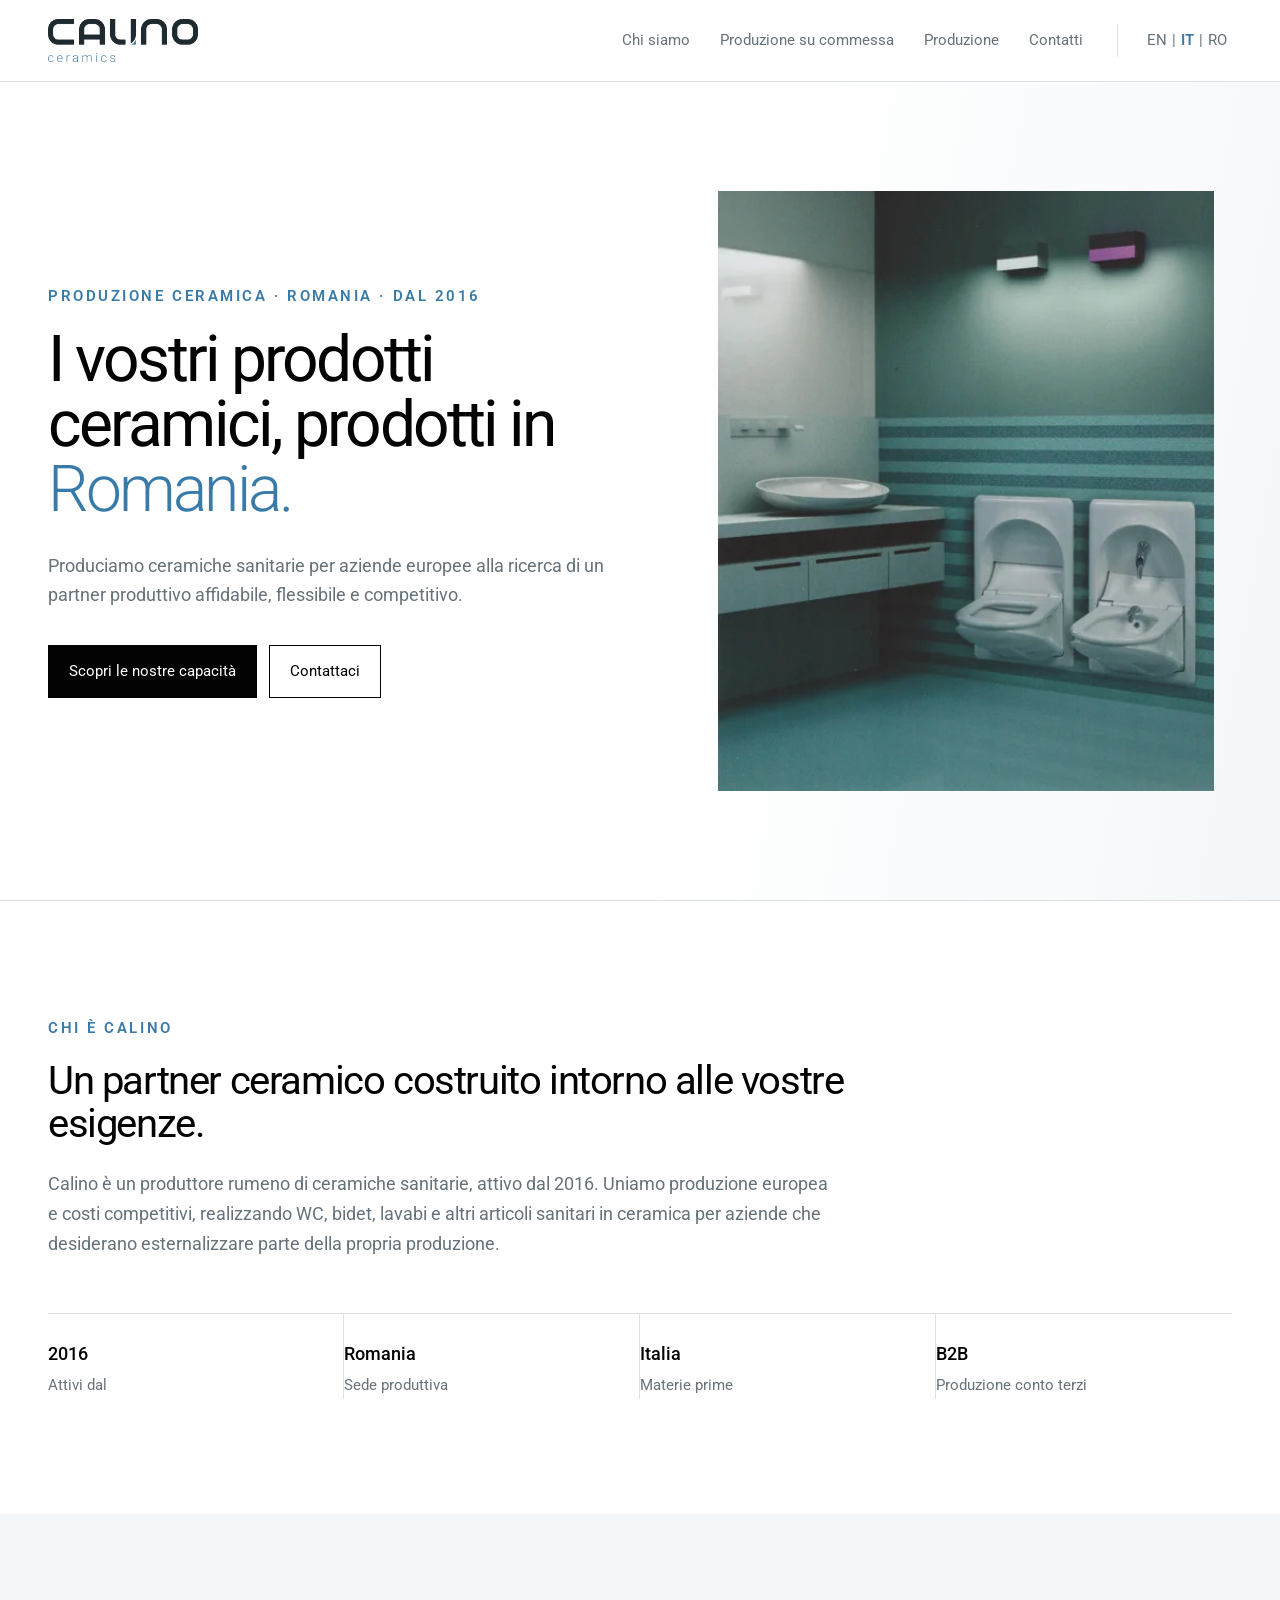
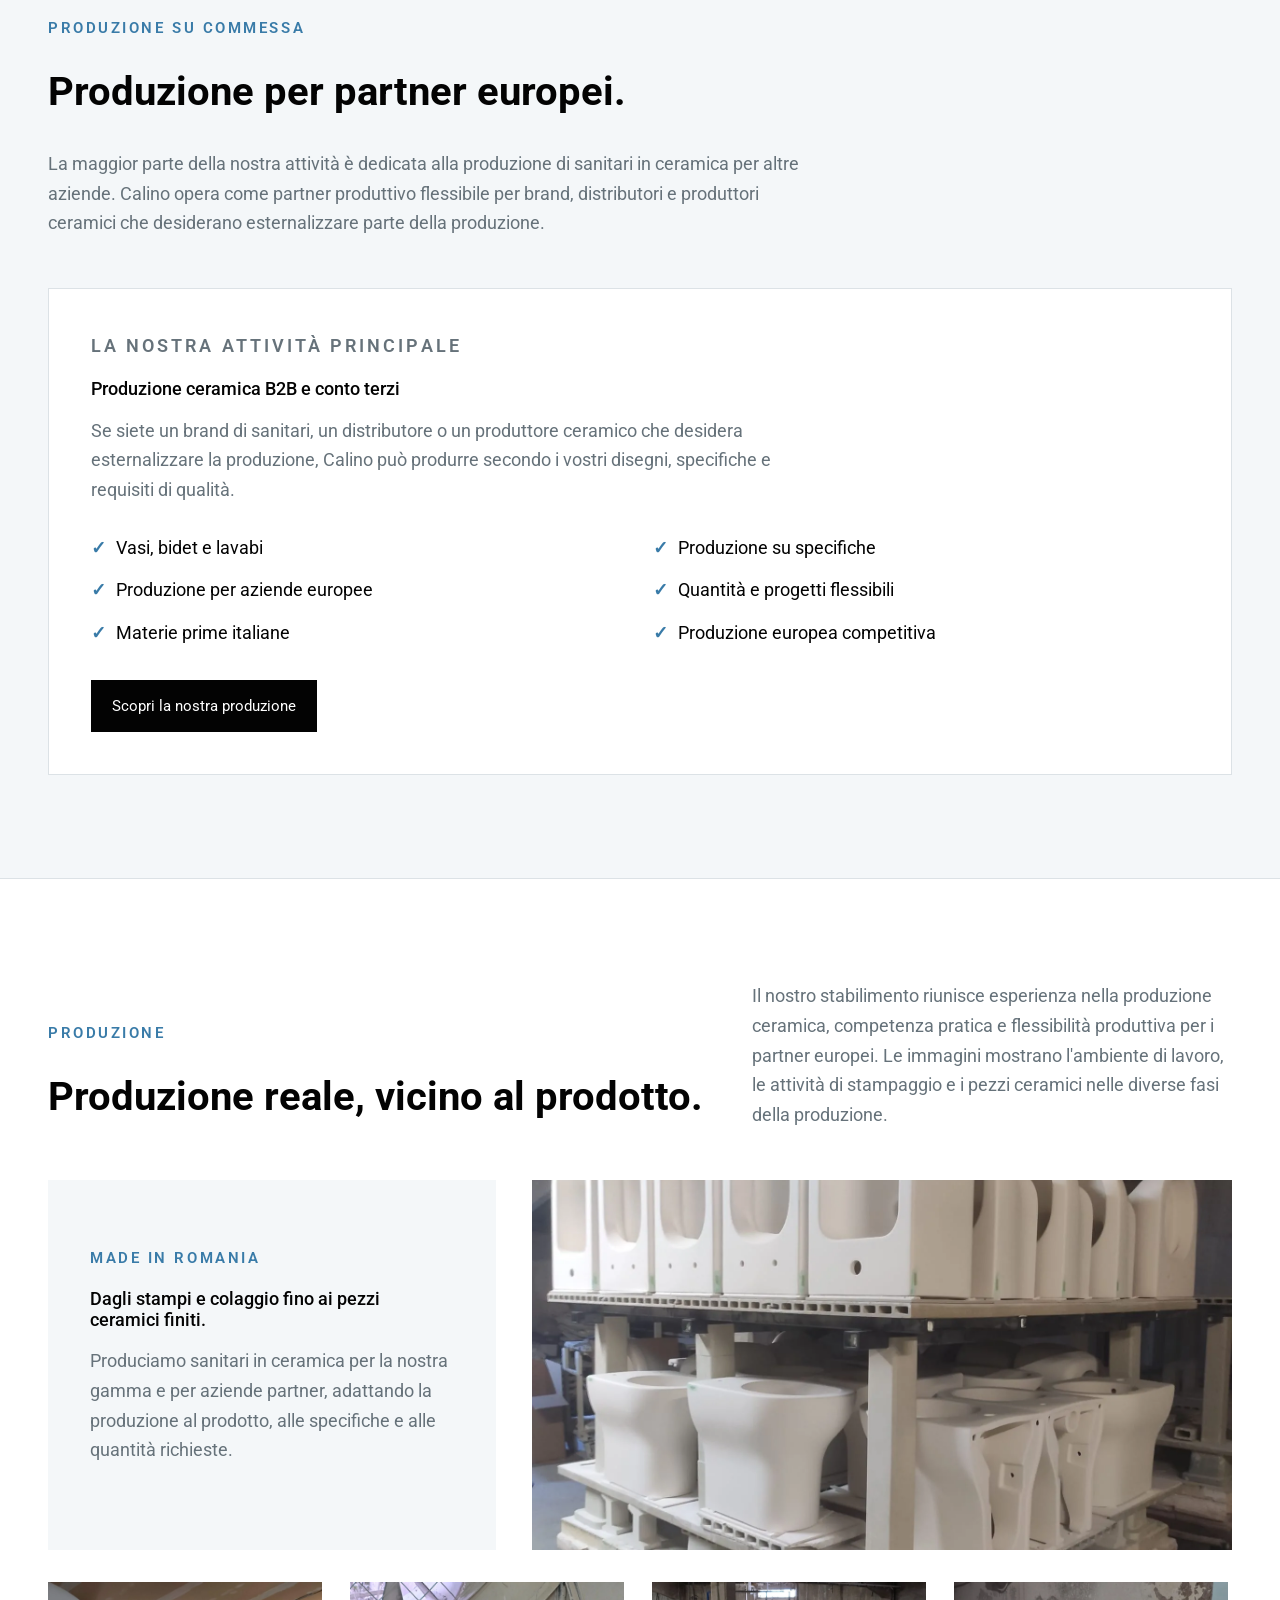
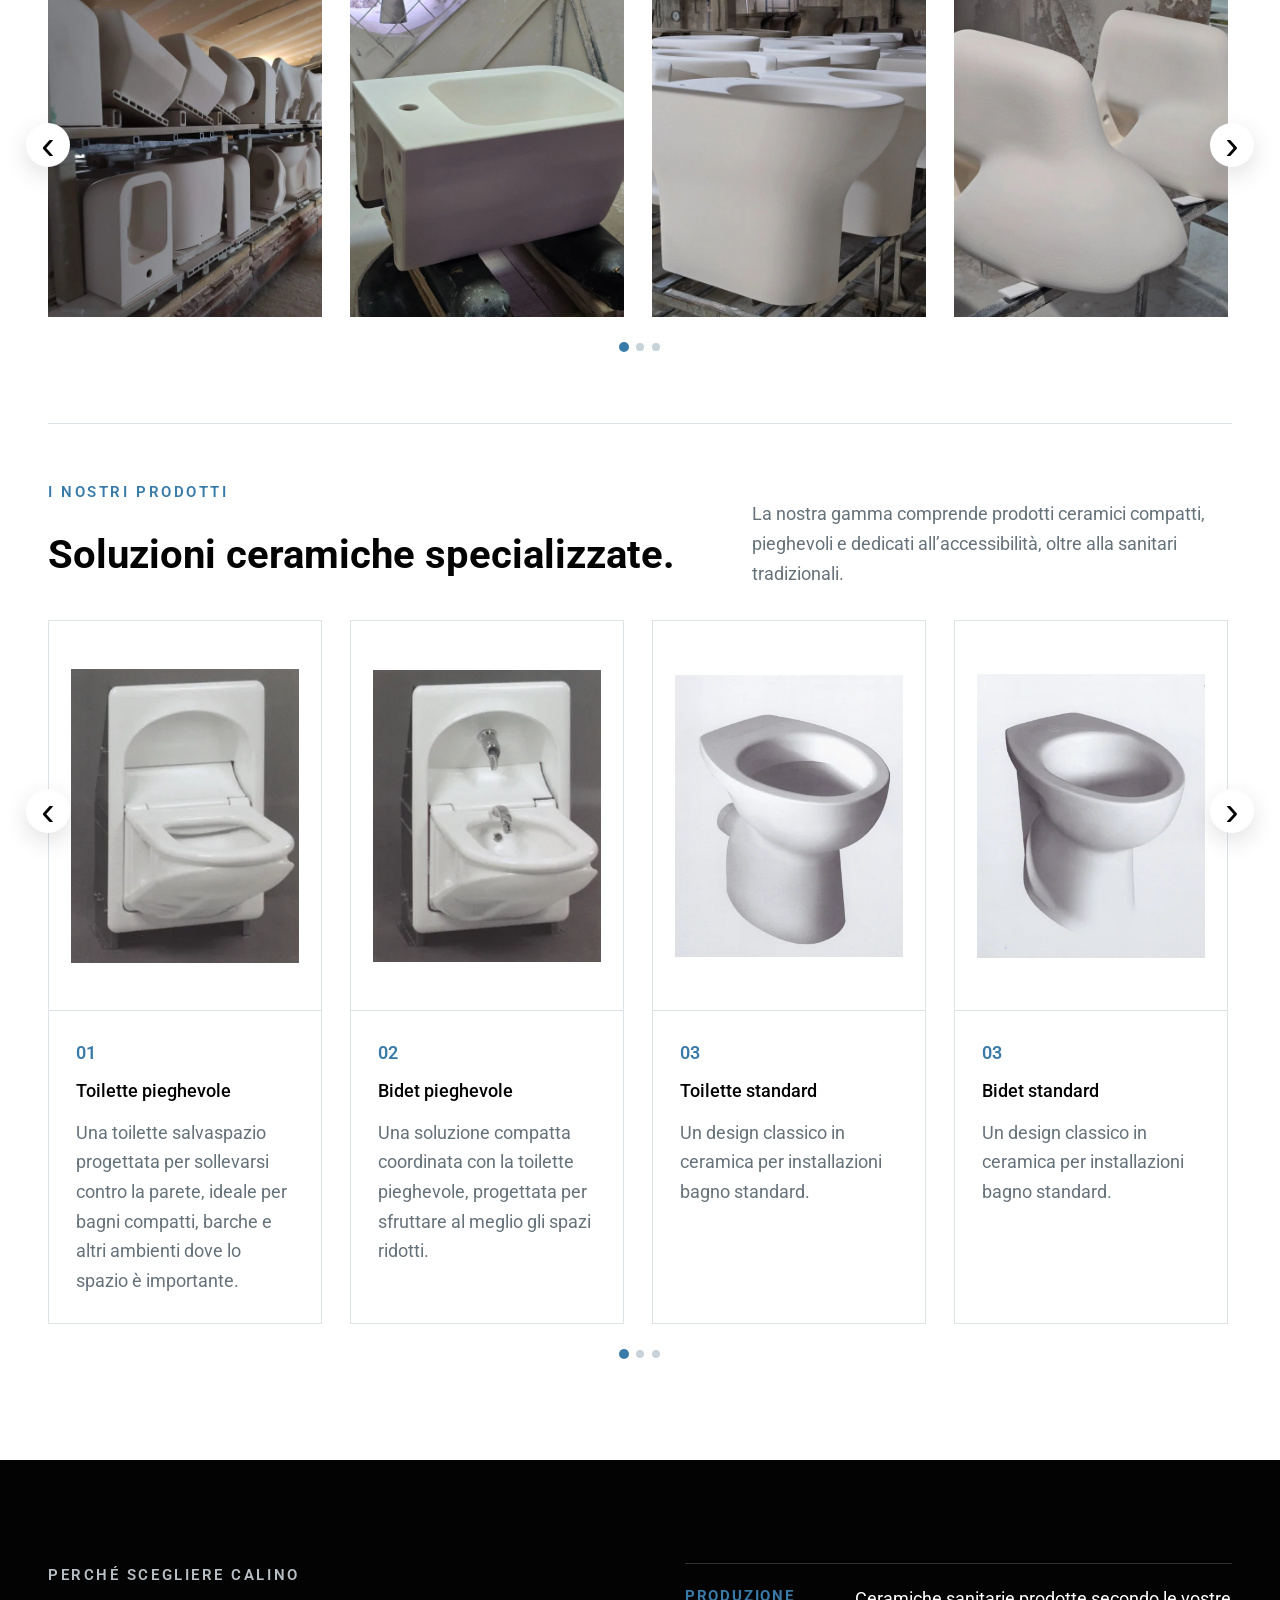
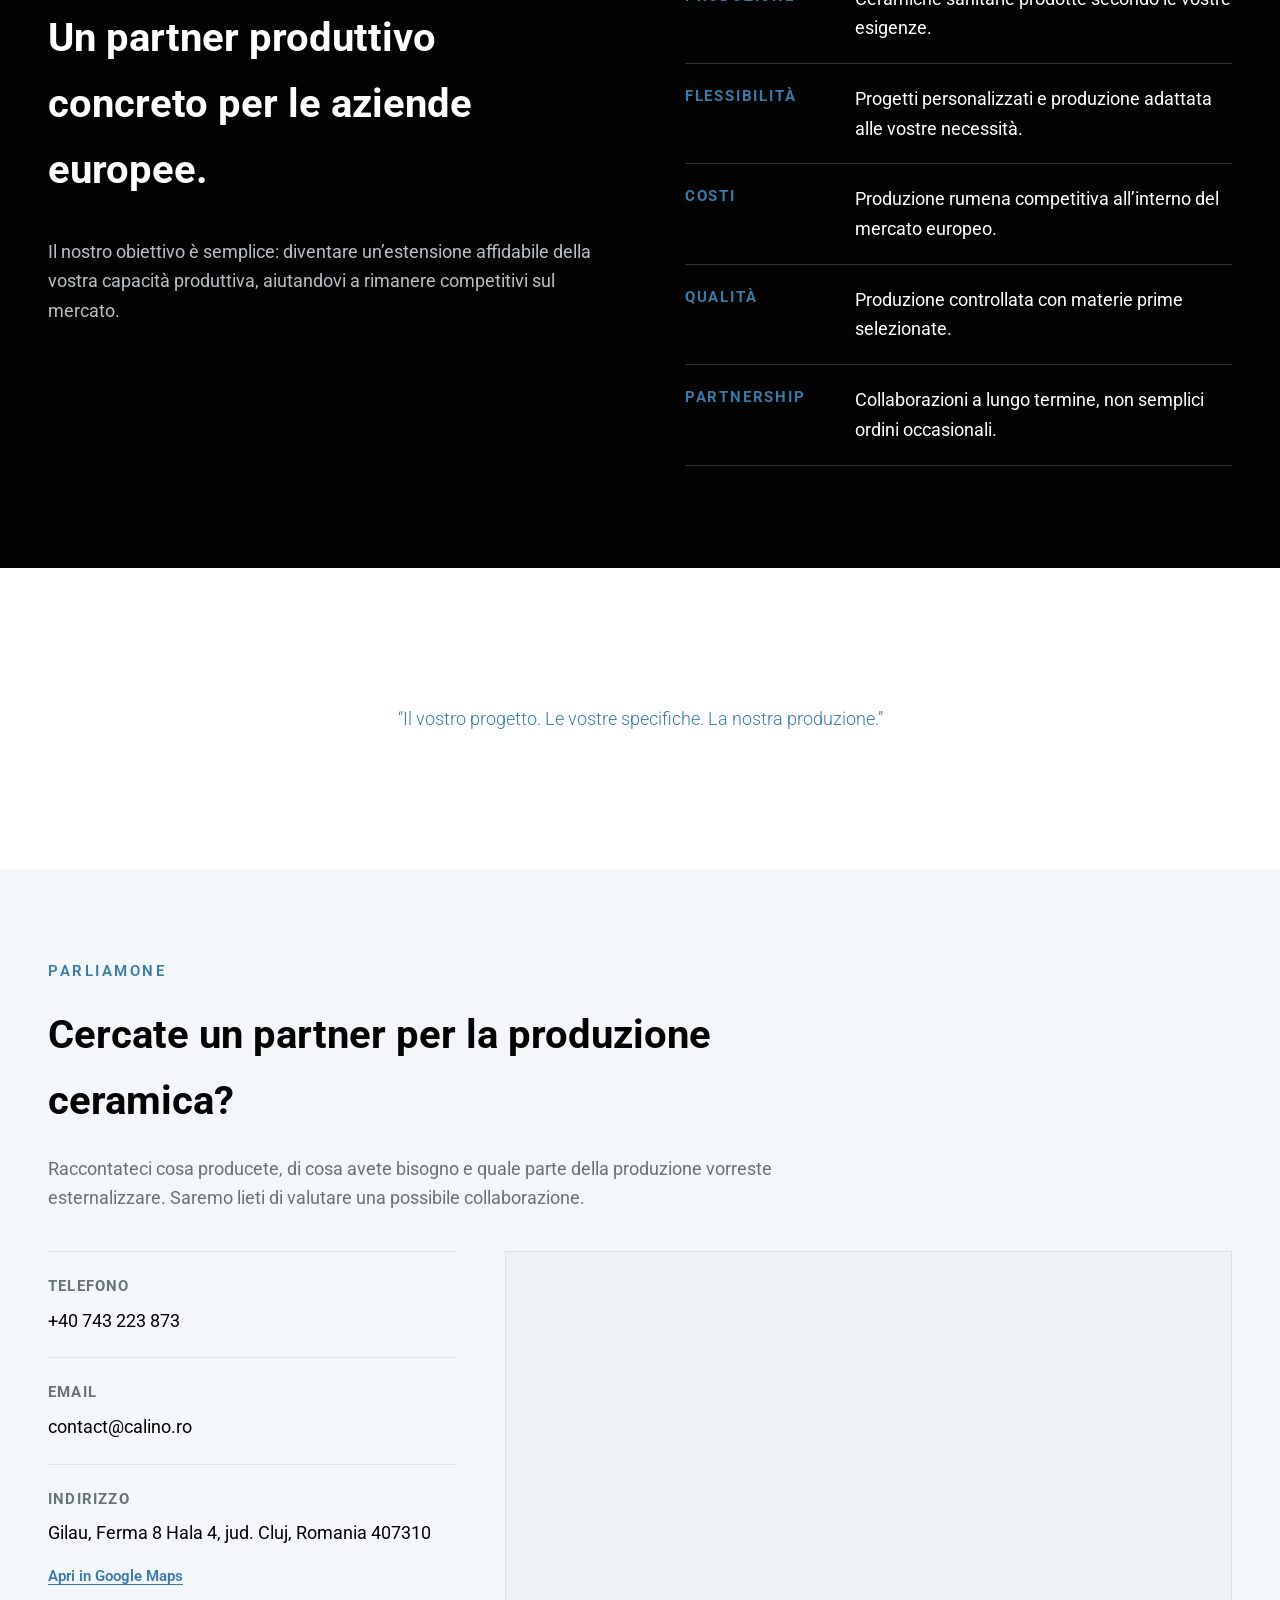
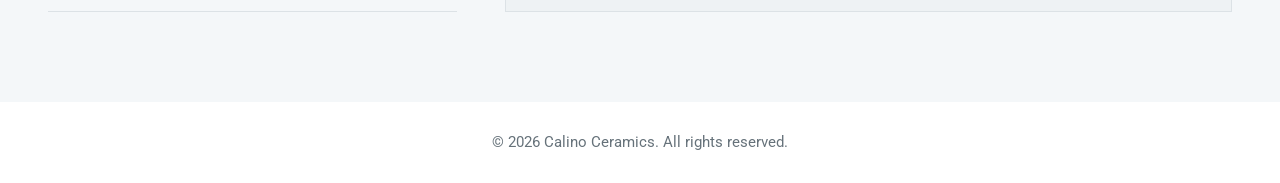
==== commit 5f8ded95: "Add files via upload" ====
--- a/it/index.html
+++ b/it/index.html
@@ -14,7 +14,7 @@
 <body>
 <header class="nav"><a aria-label="Calino Ceramics" class="brand" href="../#top"><img alt="Calino ceramics" src="../images/calino-logo.png"/></a>
 <div class="nav-right"><nav><a href="../#about">Chi siamo</a><a href="../#manufacturing">Produzione su commessa</a><a href="../#production">Produzione</a><a href="../#contact">Contatti</a></nav>
-<div class="langs"><a href="../"><span aria-hidden="true" class="flag">🇬🇧</span><span class="lang-code">EN</span></a><a class="active" href="../it/"><span aria-hidden="true" class="flag">🇮🇹</span><span class="lang-code">IT</span></a><a href="../ro/"><span aria-hidden="true" class="flag">🇷🇴</span><span class="lang-code">RO</span></a></div></div></header>
+<div class="langs"><a href="../"><span class="lang-code">EN</span></a><span class="lang-sep" aria-hidden="true">|</span><a class="active" href="../it/"><span class="lang-code">IT</span></a><span class="lang-sep" aria-hidden="true">|</span><a href="../ro/"><span class="lang-code">RO</span></a></div></div></header>
 <main id="top">
 <section class="hero"><div class="hero-copy"><p class="eyebrow">PRODUZIONE CERAMICA · ROMANIA · DAL 2016</p><h1>I vostri prodotti ceramici, prodotti in <em>Romania.</em></h1><p class="lead">Produciamo ceramiche sanitarie per aziende europee alla ricerca di un partner produttivo affidabile, flessibile e competitivo.</p><div class="buttons"><a class="button dark" href="#manufacturing">Scopri le nostre capacità</a><a class="button light" href="#contact">Contattaci</a></div></div><div class="hero-image"><img alt="WC e bidet pieghevoli Calino in un ambiente interno" class="hero-photo" loading="eager" src="../images/products/standard-line-promo-open.webp"/></div></section>
 <section class="section about" id="about"><p class="eyebrow">CHI È CALINO</p><h2>Un partner ceramico costruito intorno alle vostre esigenze.</h2><p class="section-intro">Calino è un produttore rumeno di ceramiche sanitarie, attivo dal 2016. Uniamo produzione europea e costi competitivi, realizzando WC, bidet, lavabi e altri articoli sanitari in ceramica per aziende che desiderano esternalizzare parte della propria produzione.</p><div class="facts"><div><strong>2016</strong><span>Attivi dal</span></div><div><strong>Romania</strong><span>Sede produttiva</span></div><div><strong>Italia</strong><span>Materie prime</span></div><div><strong>B2B</strong><span>Produzione conto terzi</span></div></div></section>
--- a/style.css
+++ b/style.css
@@ -1,14 +1,14 @@
 @import url('https://fonts.googleapis.com/css2?family=Roboto:wght@300;400;500;600;700&display=swap');
 :root{--black:#030303;--blue:#397BA8;--white:#fff;--soft:#f4f7f9;--line:#dce2e6;--muted:#66727a;--dark:#14232b}
-*{box-sizing:border-box}html{scroll-behavior:smooth}body{margin:0;color:var(--black);font-family:Roboto,Arial,sans-serif;line-height:1.65;background:#fff}a{color:inherit;text-decoration:none}img{max-width:100%}.nav{height:82px;padding:0 6vw;display:flex;align-items:center;justify-content:space-between;border-bottom:1px solid var(--line);position:sticky;top:0;background:rgba(255,255,255,.97);backdrop-filter:blur(12px);z-index:20}.brand img{display:block;width:150px;max-height:48px;object-fit:contain;object-position:left center}.nav-right{display:flex;align-items:center;gap:34px}nav{display:flex;gap:30px;font-size:13px;color:var(--muted)}nav a:hover,nav a.active{color:var(--blue)}.langs{display:flex;gap:8px;font-size:12px;color:var(--muted);border-left:1px solid var(--line);padding-left:24px}.langs a{padding:4px}.langs a.active{color:var(--blue);font-weight:600}
-.hero{min-height:calc(100vh - 82px);padding:7vw 6vw;display:grid;grid-template-columns:1.05fr .95fr;gap:6vw;align-items:center;background:linear-gradient(100deg,#fff 0%,#fff 55%,#f4f7f9 100%)}.hero-copy{max-width:760px}.eyebrow{font-size:11px;letter-spacing:.17em;color:var(--blue);font-weight:600;margin:0 0 18px;text-transform:uppercase}h1,h2,h3,p{margin-top:0}h1{font-size:clamp(46px,6vw,82px);line-height:1.02;letter-spacing:-.045em;font-weight:400;max-width:800px;margin-bottom:28px}h1 em{color:var(--blue);font-style:normal;font-weight:300}.lead{font-size:18px;color:var(--muted);max-width:620px}.buttons{display:flex;gap:12px;margin-top:35px;flex-wrap:wrap}.button{padding:13px 20px;border:1px solid var(--black);font-size:13px;transition:.2s}.button.dark{background:var(--black);color:#fff}.button.dark:hover{background:var(--blue);border-color:var(--blue)}.button.light:hover{color:var(--blue);border-color:var(--blue)}.hero-image{height:560px;overflow:hidden;border:1px solid var(--line);background:#f4f7f9;display:flex;align-items:center;justify-content:center}.photo-placeholder{height:100%;min-height:500px;background:#e9eef1;border:1px solid var(--line);display:flex;flex-direction:column;align-items:center;justify-content:center;text-align:center;letter-spacing:.16em;font-size:14px;color:var(--black)}.photo-placeholder small{letter-spacing:0;color:var(--muted);max-width:330px;margin-top:10px;font-size:12px}
-.section{padding:9vw 12vw}.about{border-top:1px solid var(--line)}.section h2{font-size:clamp(36px,4.5vw,62px);line-height:1.08;font-weight:400;letter-spacing:-.035em;max-width:900px;margin-bottom:24px}.section-intro{max-width:780px;color:var(--muted);font-size:17px}.facts{margin-top:55px;display:grid;grid-template-columns:repeat(4,1fr);border-top:1px solid var(--line)}.facts div{padding:25px 15px 0 0;border-right:1px solid var(--line)}.facts div:last-child{border-right:0}.facts strong{display:block;font-size:22px;font-weight:500}.facts span{color:var(--muted);font-size:12px}
-.business{padding:8vw 6vw;background:var(--soft)}.section-heading{display:flex;justify-content:space-between;gap:40px;align-items:end;margin-bottom:50px}.section-heading h2{margin:0}.section-heading>p{color:var(--muted);max-width:480px;margin:0}.business-grid{display:grid;grid-template-columns:1.25fr .75fr;gap:18px}.business-card{background:#fff;border:1px solid var(--line);padding:42px}.business-card.primary{min-height:400px}.business-card h3{font-size:30px;font-weight:500;line-height:1.15;margin-bottom:16px}.business-card p{color:var(--muted);max-width:700px}.business-card ul{padding:0;margin:28px 0 0;list-style:none;display:grid;grid-template-columns:1fr 1fr;gap:13px 25px}.business-card li:before{content:'✓';color:var(--blue);font-weight:700;margin-right:10px}.business-card.secondary{background:var(--dark);color:#fff}.business-card.secondary p{color:#b8c0c5}.business-card.secondary li{color:#e6ecef}.business-card.secondary .button{color:#fff;border-color:#fff}.business-card.secondary .button:hover{background:var(--blue);border-color:var(--blue)}
-.products{padding:9vw 6vw}.product-grid{display:grid;grid-template-columns:repeat(3,1fr);gap:18px}.product-card{border:1px solid var(--line);background:#fff}.product-image{height:360px;overflow:hidden;padding:18px;background:#f4f7f9;display:flex;align-items:center;justify-content:center}.product-copy{padding:27px}.number{color:var(--blue);font-size:11px;margin-bottom:8px;font-weight:600}.product-copy h3{font-size:24px;font-weight:500;margin-bottom:12px}.product-copy p:last-child{color:var(--muted);font-size:14px;margin:0}
-.capabilities{padding:8vw 12vw;background:var(--black);color:#fff}.cap-grid{display:grid;grid-template-columns:1fr 1fr;gap:7vw}.capabilities h2{color:#fff}.capabilities p{color:#b8c0c5}.cap-list{border-top:1px solid #303030}.cap-list div{padding:20px 0;border-bottom:1px solid #303030;display:flex;gap:25px}.cap-list strong{min-width:145px;color:var(--blue);font-size:12px;text-transform:uppercase;letter-spacing:.12em}.cap-list span{color:#fff}
-.statement{padding:11vw 6vw;text-align:center}.statement p{color:var(--blue);font-size:clamp(35px,5vw,68px);line-height:1.1;font-weight:300;max-width:950px;margin:auto}
-.contact{padding:9vw 12vw;background:#f4f7f9}.contact h2{margin-bottom:20px}.contact-intro>p:not(.eyebrow){color:var(--muted);max-width:540px}.contact-details{margin-top:38px;border-top:1px solid var(--line)}.contact-details>div{padding:18px 0;border-bottom:1px solid var(--line)}.contact-details span{display:block;font-size:11px;text-transform:uppercase;letter-spacing:.16em;color:var(--blue);margin-bottom:4px}.contact-details a{font-size:15px}.contact-details a:hover{color:var(--blue)}
-footer{padding:28px 6vw;display:flex;justify-content:space-between;align-items:center;gap:20px;font-size:12px;color:var(--muted)}footer .brand img{width:120px}
+*{box-sizing:border-box}html{scroll-behavior:smooth}body{margin:0;color:var(--black);font-family:Roboto,Arial,sans-serif;line-height:1.65;background:#fff}a{color:inherit;text-decoration:none}img{max-width:100%}.nav{height:82px;padding:0 6vw;display:flex;align-items:center;justify-content:space-between;border-bottom:1px solid var(--line);position:sticky;top:0;background:rgba(255,255,255,.97);backdrop-filter:blur(12px);z-index:20}.brand img{display:block;width:150px;max-height:48px;object-fit:contain;object-position:left center}.nav-right{display:flex;align-items:center;gap:34px}nav{display:flex;gap:30px;font-size:var(--fs-small);color:var(--muted)}nav a:hover,nav a.active{color:var(--blue)}.langs{display:flex;gap:8px;font-size:var(--fs-small);color:var(--muted);border-left:1px solid var(--line);padding-left:24px}.langs a{padding:4px}.langs a.active{color:var(--blue);font-weight:600}
+.hero{min-height:calc(100vh - 82px);padding:7vw 6vw;display:grid;grid-template-columns:1.05fr .95fr;gap:6vw;align-items:center;background:linear-gradient(100deg,#fff 0%,#fff 55%,#f4f7f9 100%)}.hero-copy{max-width:760px}.eyebrow{font-size:var(--fs-small);letter-spacing:.17em;color:var(--blue);font-weight:600;margin:0 0 18px;text-transform:uppercase}h1,h2,h3,p{margin-top:0}h1{font-size:var(--fs-hero);line-height:1.02;letter-spacing:-.045em;font-weight:400;max-width:800px;margin-bottom:28px}h1 em{color:var(--blue);font-style:normal;font-weight:300}.lead{font-size:var(--fs-body);color:var(--muted);max-width:620px}.buttons{display:flex;gap:12px;margin-top:35px;flex-wrap:wrap}.button{padding:13px 20px;border:1px solid var(--black);font-size:var(--fs-small);transition:.2s}.button.dark{background:var(--black);color:#fff}.button.dark:hover{background:var(--blue);border-color:var(--blue)}.button.light:hover{color:var(--blue);border-color:var(--blue)}.hero-image{height:560px;overflow:hidden;border:1px solid var(--line);background:#f4f7f9;display:flex;align-items:center;justify-content:center}.photo-placeholder{height:100%;min-height:500px;background:#e9eef1;border:1px solid var(--line);display:flex;flex-direction:column;align-items:center;justify-content:center;text-align:center;letter-spacing:.16em;font-size:var(--fs-small);color:var(--black)}.photo-placeholder small{letter-spacing:0;color:var(--muted);max-width:330px;margin-top:10px;font-size:var(--fs-small)}
+.section{padding:9vw 12vw}.about{border-top:1px solid var(--line)}.section h2{font-size:var(--fs-heading);line-height:1.08;font-weight:400;letter-spacing:-.035em;max-width:900px;margin-bottom:24px}.section-intro{max-width:780px;color:var(--muted);font-size:var(--fs-body)}.facts{margin-top:55px;display:grid;grid-template-columns:repeat(4,1fr);border-top:1px solid var(--line)}.facts div{padding:25px 15px 0 0;border-right:1px solid var(--line)}.facts div:last-child{border-right:0}.facts strong{display:block;font-size:var(--fs-heading);font-weight:500}.facts span{color:var(--muted);font-size:var(--fs-small)}
+.business{padding:8vw 6vw;background:var(--soft)}.section-heading{display:flex;justify-content:space-between;gap:40px;align-items:end;margin-bottom:50px}.section-heading h2{margin:0}.section-heading>p{color:var(--muted);max-width:480px;margin:0}.business-grid{display:grid;grid-template-columns:1.25fr .75fr;gap:18px}.business-card{background:#fff;border:1px solid var(--line);padding:42px}.business-card.primary{min-height:400px}.business-card h3{font-size:var(--fs-heading);font-weight:500;line-height:1.15;margin-bottom:16px}.business-card p{color:var(--muted);max-width:700px}.business-card ul{padding:0;margin:28px 0 0;list-style:none;display:grid;grid-template-columns:1fr 1fr;gap:13px 25px}.business-card li:before{content:'✓';color:var(--blue);font-weight:700;margin-right:10px}.business-card.secondary{background:var(--dark);color:#fff}.business-card.secondary p{color:#b8c0c5}.business-card.secondary li{color:#e6ecef}.business-card.secondary .button{color:#fff;border-color:#fff}.business-card.secondary .button:hover{background:var(--blue);border-color:var(--blue)}
+.products{padding:9vw 6vw}.product-grid{display:grid;grid-template-columns:repeat(3,1fr);gap:18px}.product-card{border:1px solid var(--line);background:#fff}.product-image{height:360px;overflow:hidden;padding:18px;background:#f4f7f9;display:flex;align-items:center;justify-content:center}.product-copy{padding:27px}.number{color:var(--blue);font-size:var(--fs-small);margin-bottom:8px;font-weight:600}.product-copy h3{font-size:var(--fs-heading);font-weight:500;margin-bottom:12px}.product-copy p:last-child{color:var(--muted);font-size:var(--fs-small);margin:0}
+.capabilities{padding:8vw 12vw;background:var(--black);color:#fff}.cap-grid{display:grid;grid-template-columns:1fr 1fr;gap:7vw}.capabilities h2{color:#fff}.capabilities p{color:#b8c0c5}.cap-list{border-top:1px solid #303030}.cap-list div{padding:20px 0;border-bottom:1px solid #303030;display:flex;gap:25px}.cap-list strong{min-width:145px;color:var(--blue);font-size:var(--fs-small);text-transform:uppercase;letter-spacing:.12em}.cap-list span{color:#fff}
+.statement{padding:11vw 6vw;text-align:center}.statement p{color:var(--blue);font-size:var(--fs-hero);line-height:1.1;font-weight:300;max-width:950px;margin:auto}
+.contact{padding:9vw 12vw;background:#f4f7f9}.contact h2{margin-bottom:20px}.contact-intro>p:not(.eyebrow){color:var(--muted);max-width:540px}.contact-details{margin-top:38px;border-top:1px solid var(--line)}.contact-details>div{padding:18px 0;border-bottom:1px solid var(--line)}.contact-details span{display:block;font-size:var(--fs-small);text-transform:uppercase;letter-spacing:.16em;color:var(--blue);margin-bottom:4px}.contact-details a{font-size:var(--fs-small)}.contact-details a:hover{color:var(--blue)}
+footer{padding:28px 6vw;display:flex;justify-content:space-between;align-items:center;gap:20px;font-size:var(--fs-small);color:var(--muted)}footer .brand img{width:120px}
 @media(max-width:900px){.nav{padding:0 5vw}.nav-right{gap:15px}nav{display:none}.langs{border-left:0;padding-left:0}.hero{grid-template-columns:1fr;padding:14vw 6vw}.hero-image,.photo-placeholder{min-height:350px}.section{padding:13vw 7vw}.facts{grid-template-columns:repeat(2,1fr)}.facts div:nth-child(2){border-right:0}.facts div:nth-child(3),.facts div:nth-child(4){border-top:1px solid var(--line);padding-top:20px}.section-heading{display:block}.section-heading>p{margin-top:20px}.business-grid,.cap-grid,.contact{grid-template-columns:1fr}.business-card{padding:30px}.product-grid{grid-template-columns:1fr}.capabilities{padding:13vw 7vw}.contact{padding:13vw 7vw}footer{display:block}footer p{margin-top:10px}}
 @media(max-width:520px){.brand img{width:125px}.hero{padding-top:18vw}.facts{grid-template-columns:1fr}.facts div{border-right:0!important}.facts div+div{border-top:1px solid var(--line);padding-top:20px}.business-card ul{grid-template-columns:1fr}.nav{height:72px}}
 
@@ -23,7 +23,7 @@
 .contact-form{margin-top:38px;background:#fff;border:1px solid var(--line);padding:24px}
 .form-row{display:grid;grid-template-columns:1.1fr 1.1fr 1.2fr 1fr;gap:16px}
 .form-field{margin-bottom:0}
-.form-field label{display:block;font-size:11px;text-transform:uppercase;letter-spacing:.14em;color:var(--blue);font-weight:600;margin-bottom:7px}
+.form-field label{display:block;font-size:var(--fs-small);text-transform:uppercase;letter-spacing:.14em;color:var(--blue);font-weight:600;margin-bottom:7px}
 .form-field input,.form-field textarea{width:100%;box-sizing:border-box;border:1px solid #d6dde1;background:#fff;padding:11px 12px;font:inherit;color:var(--black);outline:none}
 .form-field input:focus,.form-field textarea:focus{border-color:var(--blue);box-shadow:0 0 0 2px rgba(57,123,168,.12)}
 .form-field textarea{resize:vertical;min-height:82px}
@@ -48,7 +48,7 @@
 .gallery-grid figure:nth-child(4),.gallery-grid figure:nth-child(5){grid-column:span 4}
 .gallery-grid img{display:block;width:100%;height:360px;object-fit:contain;object-position:center;padding:16px;background:#f4f7f9}
 .gallery-grid figure:nth-child(4) img,.gallery-grid figure:nth-child(5) img{aspect-ratio:4/3;object-fit:contain}
-.gallery-grid figcaption{padding:13px 15px;font-size:12px;color:var(--muted)}
+.gallery-grid figcaption{padding:13px 15px;font-size:var(--fs-small);color:var(--muted)}
 @media(max-width:900px){.hero-photo{min-height:350px}.gallery-grid{grid-template-columns:repeat(2,1fr)}.gallery-grid figure,.gallery-grid figure:nth-child(n){grid-column:span 1}.gallery-grid figure:nth-child(4),.gallery-grid figure:nth-child(5){grid-column:span 2}}
 @media(max-width:520px){.gallery-grid{grid-template-columns:1fr}.gallery-grid figure:nth-child(n){grid-column:span 1}}
 
@@ -74,8 +74,8 @@
 .gallery-grid img,.gallery-grid figure:nth-child(4) img,.gallery-grid figure:nth-child(5) img{width:100%;height:430px;object-fit:contain;padding:24px;background:#f4f7f9}
 .gallery-grid figure:nth-child(5){grid-column:span 2}
 .gallery-grid figure:nth-child(5) img{height:520px}
-.gallery-grid figcaption{padding:12px 2px 0;font-size:12px;color:var(--muted);background:#fff}
-.contact-address{margin:0;font-size:15px;line-height:1.6;color:var(--black)}
+.gallery-grid figcaption{padding:12px 2px 0;font-size:var(--fs-small);color:var(--muted);background:#fff}
+.contact-address{margin:0;font-size:var(--fs-small);line-height:1.6;color:var(--black)}
 .contact-details{align-items:stretch}
 @media(max-width:900px){
   :root{--page-gutter:7vw}
@@ -94,7 +94,7 @@
 footer{justify-content:center}
 footer p{margin:0}
 
-.product-placeholder{display:flex;align-items:center;justify-content:center;text-align:center;width:100%;height:100%;font-size:1rem;letter-spacing:.18em;color:#397BA8;font-weight:700;line-height:1.7}
+.product-placeholder{display:flex;align-items:center;justify-content:center;text-align:center;width:100%;height:100%;font-size:var(--fs-body);letter-spacing:.18em;color:#397BA8;font-weight:700;line-height:1.7}
 
 /* v13: expanded product gallery */
 .gallery-grid figure:nth-child(5){grid-column:auto}
@@ -108,7 +108,7 @@
 .product-track .product-card{flex:0 0 calc((100% - 84px)/4);min-width:0;scroll-snap-align:start}
 .product-track .product-image{height:390px}
 .product-track .product-copy{min-height:190px}
-.carousel-arrow{position:absolute;top:195px;z-index:3;width:44px;height:44px;border:0;border-radius:50%;background:#fff;color:#030303;box-shadow:0 8px 25px rgba(0,0,0,.12);font-size:30px;line-height:1;cursor:pointer;display:flex;align-items:center;justify-content:center;transform:translateY(-50%)}
+.carousel-arrow{position:absolute;top:195px;z-index:3;width:44px;height:44px;border:0;border-radius:50%;background:#fff;color:#030303;box-shadow:0 8px 25px rgba(0,0,0,.12);font-size:var(--fs-heading);line-height:1;cursor:pointer;display:flex;align-items:center;justify-content:center;transform:translateY(-50%)}
 .carousel-arrow.prev{left:-22px}
 .carousel-arrow.next{right:-22px}
 .carousel-arrow:hover{background:#397BA8;color:#fff}
@@ -124,7 +124,7 @@
 .contact-details>div{min-width:0}
 .location-item{display:grid;grid-template-columns:minmax(190px,.72fr) minmax(260px,1.28fr);gap:20px;align-items:stretch}
 .location-copy{display:flex;flex-direction:column;justify-content:center}
-.map-link{display:inline-block;margin-top:10px;font-size:12px!important;font-weight:600;color:var(--blue);text-decoration:underline;text-underline-offset:3px}
+.map-link{display:inline-block;margin-top:10px;font-size:var(--fs-small)!important;font-weight:600;color:var(--blue);text-decoration:underline;text-underline-offset:3px}
 .map-embed{min-height:220px;border:1px solid var(--line);background:#eef2f4;overflow:hidden}
 .map-embed iframe{display:block;width:100%;height:100%;min-height:220px;border:0}
 @media(max-width:1050px){.contact-details{grid-template-columns:1fr 1fr}.location-item{grid-column:1/-1}}
@@ -158,7 +158,7 @@
 .production{padding:8vw var(--page-gutter);background:#fff;border-top:1px solid var(--line)}
 .production-feature{display:grid;grid-template-columns:minmax(280px,.72fr) minmax(0,1.28fr);gap:36px;align-items:stretch;margin-bottom:28px}
 .production-feature-copy{background:var(--soft);padding:42px;display:flex;flex-direction:column;justify-content:center}
-.production-feature-copy h3{font-size:30px;font-weight:500;line-height:1.15;margin:0 0 16px}
+.production-feature-copy h3{font-size:var(--fs-heading);font-weight:500;line-height:1.15;margin:0 0 16px}
 .production-feature-copy p:not(.eyebrow){color:var(--muted);max-width:520px}
 .production-feature-image{min-height:420px;background:#f4f7f9;overflow:hidden}
 .production-feature-image img{display:block;width:100%;height:100%;min-height:420px;object-fit:cover;object-position:center}
@@ -176,7 +176,7 @@
 }
 @media(max-width:520px){
   .production-feature-copy{padding:28px}
-  .production-feature-copy h3{font-size:26px}
+  .production-feature-copy h3{font-size:var(--fs-heading)}
   .production-feature-image,.production-feature-image img{min-height:280px}
   .production-grid{grid-template-columns:1fr}
   .production-grid figure.production-wide{grid-column:auto}
@@ -199,8 +199,8 @@
 .contact-main{display:grid;grid-template-columns:minmax(280px,.72fr) minmax(480px,1.28fr);gap:48px;align-items:stretch;margin-bottom:46px}
 .contact-info-block{border-top:1px solid var(--line)}
 .contact-info-block .contact-item{padding:22px 0;border-bottom:1px solid var(--line);display:flex;flex-direction:column;gap:7px}
-.contact-info-block .contact-item span{font-size:12px;font-weight:700;letter-spacing:.08em;text-transform:uppercase;color:var(--muted)}
-.contact-info-block .contact-item a:not(.map-link){font-size:18px;color:var(--black);text-decoration:none}
+.contact-info-block .contact-item span{font-size:var(--fs-small);font-weight:700;letter-spacing:.08em;text-transform:uppercase;color:var(--muted)}
+.contact-info-block .contact-item a:not(.map-link){font-size:var(--fs-body);color:var(--black);text-decoration:none}
 .contact-info-block .contact-address{margin:0}
 .contact-map-block{min-width:0}
 .contact-map-block .map-embed{height:100%;min-height:350px;margin:0}
@@ -219,8 +219,8 @@
 
 
 /* v21 refinements */
-nav{font-size:14px}.langs{gap:10px;font-size:13px}.langs a{display:inline-flex;align-items:center;gap:5px;padding:4px 3px}.flag{font-size:16px;line-height:1}.lang-code{font-size:12px}
-.lead{font-size:19px}.section-intro{font-size:18px}.section-heading>p{font-size:17px}.business-card p{font-size:16px}.business-card h3{font-size:32px}.business-card li{font-size:15px}.product-copy h3{font-size:25px}.product-copy p:last-child{font-size:15px}.contact-info-block .contact-item a:not(.map-link){font-size:19px}.contact-address{font-size:16px}
+nav{font-size:var(--fs-small)}.langs{gap:10px;font-size:var(--fs-small)}.langs a{display:inline-flex;align-items:center;gap:5px;padding:4px 3px}.flag{font-size:var(--fs-small);line-height:1}.lang-code{font-size:var(--fs-small)}
+.lead{font-size:var(--fs-body)}.section-intro{font-size:var(--fs-body)}.section-heading>p{font-size:var(--fs-body)}.business-card p{font-size:var(--fs-small)}.business-card h3{font-size:var(--fs-heading)}.business-card li{font-size:var(--fs-small)}.product-copy h3{font-size:var(--fs-heading)}.product-copy p:last-child{font-size:var(--fs-small)}.contact-info-block .contact-item a:not(.map-link){font-size:var(--fs-body)}.contact-address{font-size:var(--fs-small)}
 .production-feature{grid-template-columns:minmax(280px,.78fr) minmax(0,1.22fr)}.production-feature-image{min-height:370px;max-height:370px}.production-feature-image img{min-height:370px;max-height:370px;object-position:center}
 .product-image{height:320px}.production-card img{height:335px}.production-carousel .carousel-arrow{top:167px}
 .contact-main{margin-bottom:0}
@@ -232,3 +232,27 @@
 .production-products{margin-top:72px;padding-top:56px;border-top:1px solid var(--line)}
 .production-products .section-heading{margin-bottom:28px}
 @media(max-width:759px){.production-products{margin-top:54px;padding-top:42px}}
+
+
+/* v23: unified typography — exactly four font sizes, all Roboto */
+:root{--fs-small:15px;--fs-body:18px;--fs-heading:40px;--fs-hero:64px}
+html,body{font-family:Roboto,Arial,sans-serif}
+body{font-size:var(--fs-body)}
+nav,.langs,.lang-code,.eyebrow,.number,.facts span,.cap-list strong,.form-field label,footer,.photo-placeholder small,.gallery-grid figcaption,.map-link{font-size:var(--fs-small)!important}
+.hero h1{font-size:var(--fs-hero)!important}
+.section h2,.business h2,.production h2,.capabilities h2,.contact h2{font-size:var(--fs-heading)!important}
+.business-card h3,.production-feature-copy h3,.product-copy h3,.facts strong{font-size:var(--fs-body)!important}
+.lead,.section-intro,.section-heading>p,.business-card p,.business-card li,.product-copy p,.contact-info-block .contact-item a:not(.map-link),.contact-address,.cap-list span,.statement p{font-size:var(--fs-body)!important}
+.button{font-size:var(--fs-small)!important}
+.carousel-arrow{font-size:var(--fs-heading)!important}
+.photo-placeholder{font-size:var(--fs-small)!important}
+@media(max-width:759px){.hero h1{font-size:var(--fs-heading)!important}.section h2,.business h2,.production h2,.capabilities h2,.contact h2{font-size:var(--fs-heading)!important}}
+/* Keep the manufacturing heading and description in one vertical column. */
+.business .section-heading{display:block;align-items:initial}
+.business .section-heading>p{max-width:780px;margin:24px 0 0}
+
+/* v24: text-only language selector */
+.langs{display:inline-flex;align-items:center;gap:0;font-size:var(--fs-small)!important}
+.langs a{display:inline-flex;align-items:center;padding:4px 5px;text-decoration:none}
+.langs .flag{display:none!important}
+.lang-sep{font-size:var(--fs-small)!important;color:var(--muted);user-select:none}
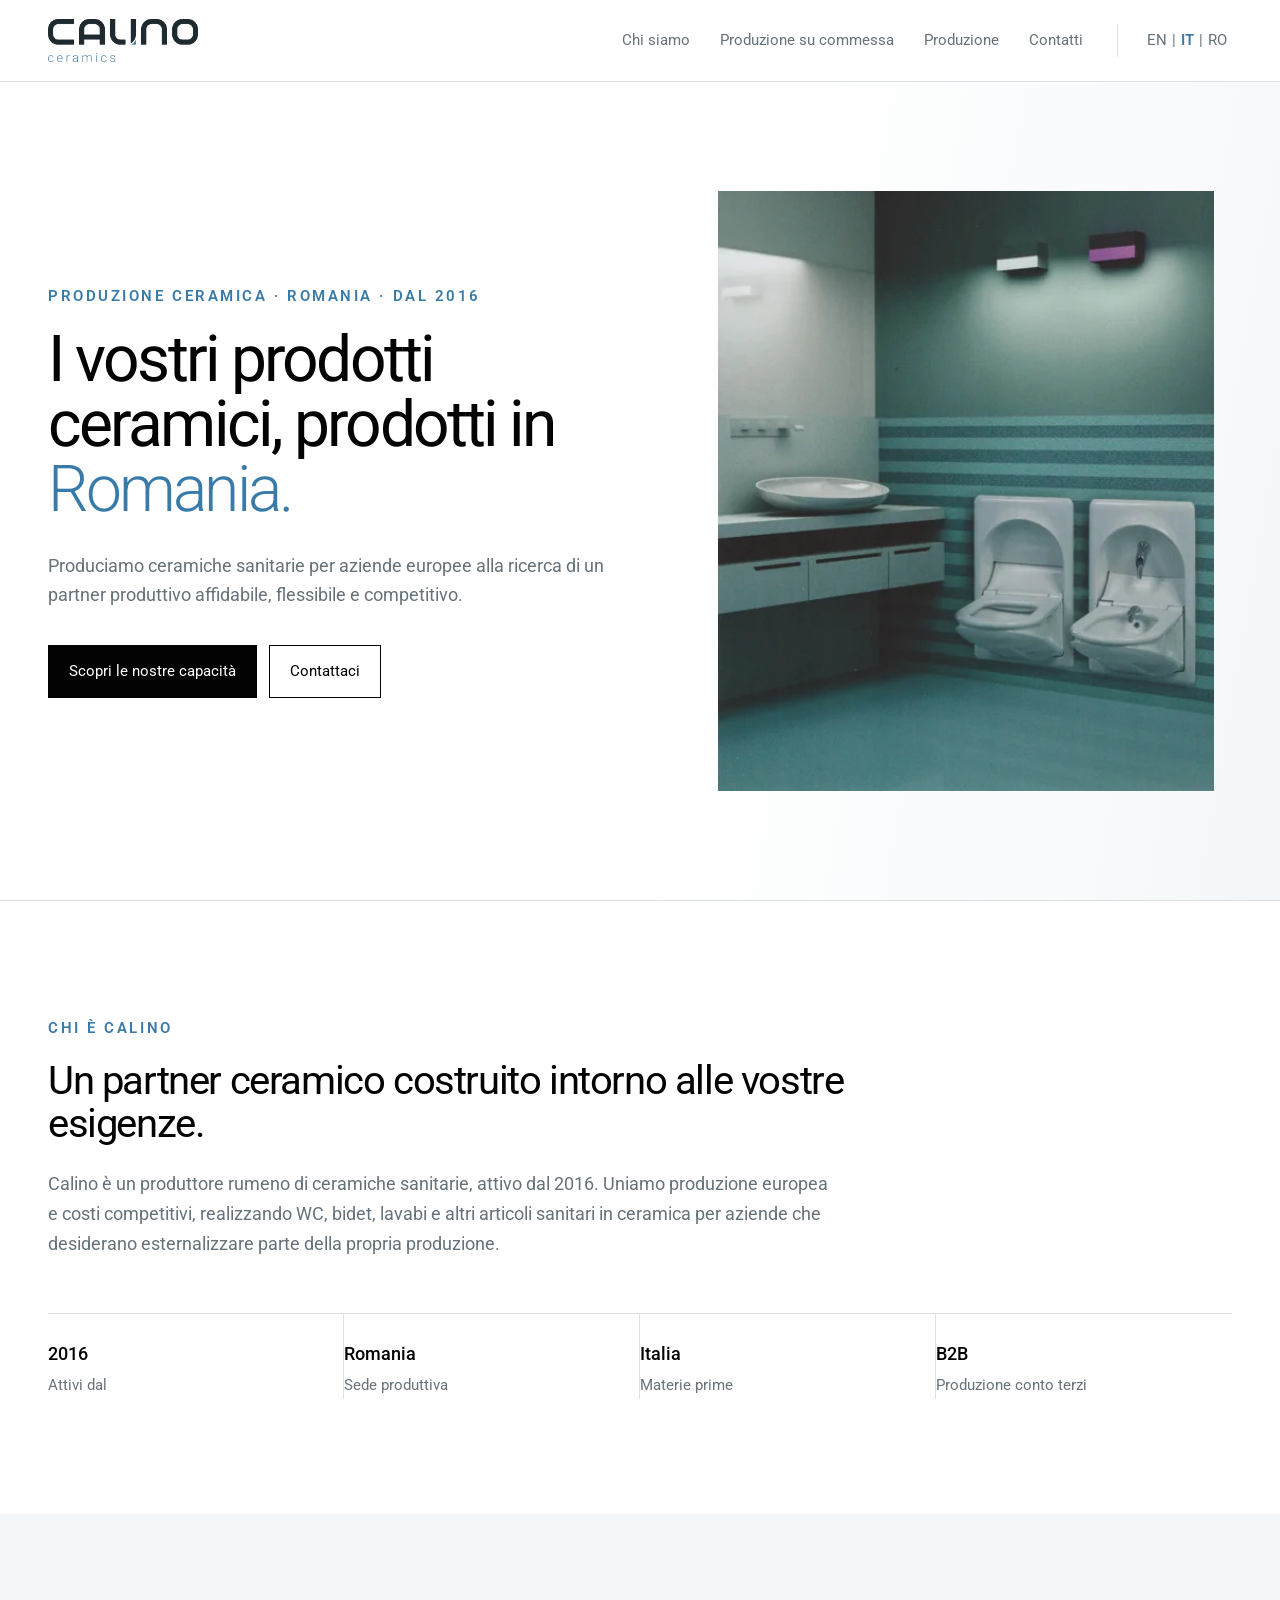
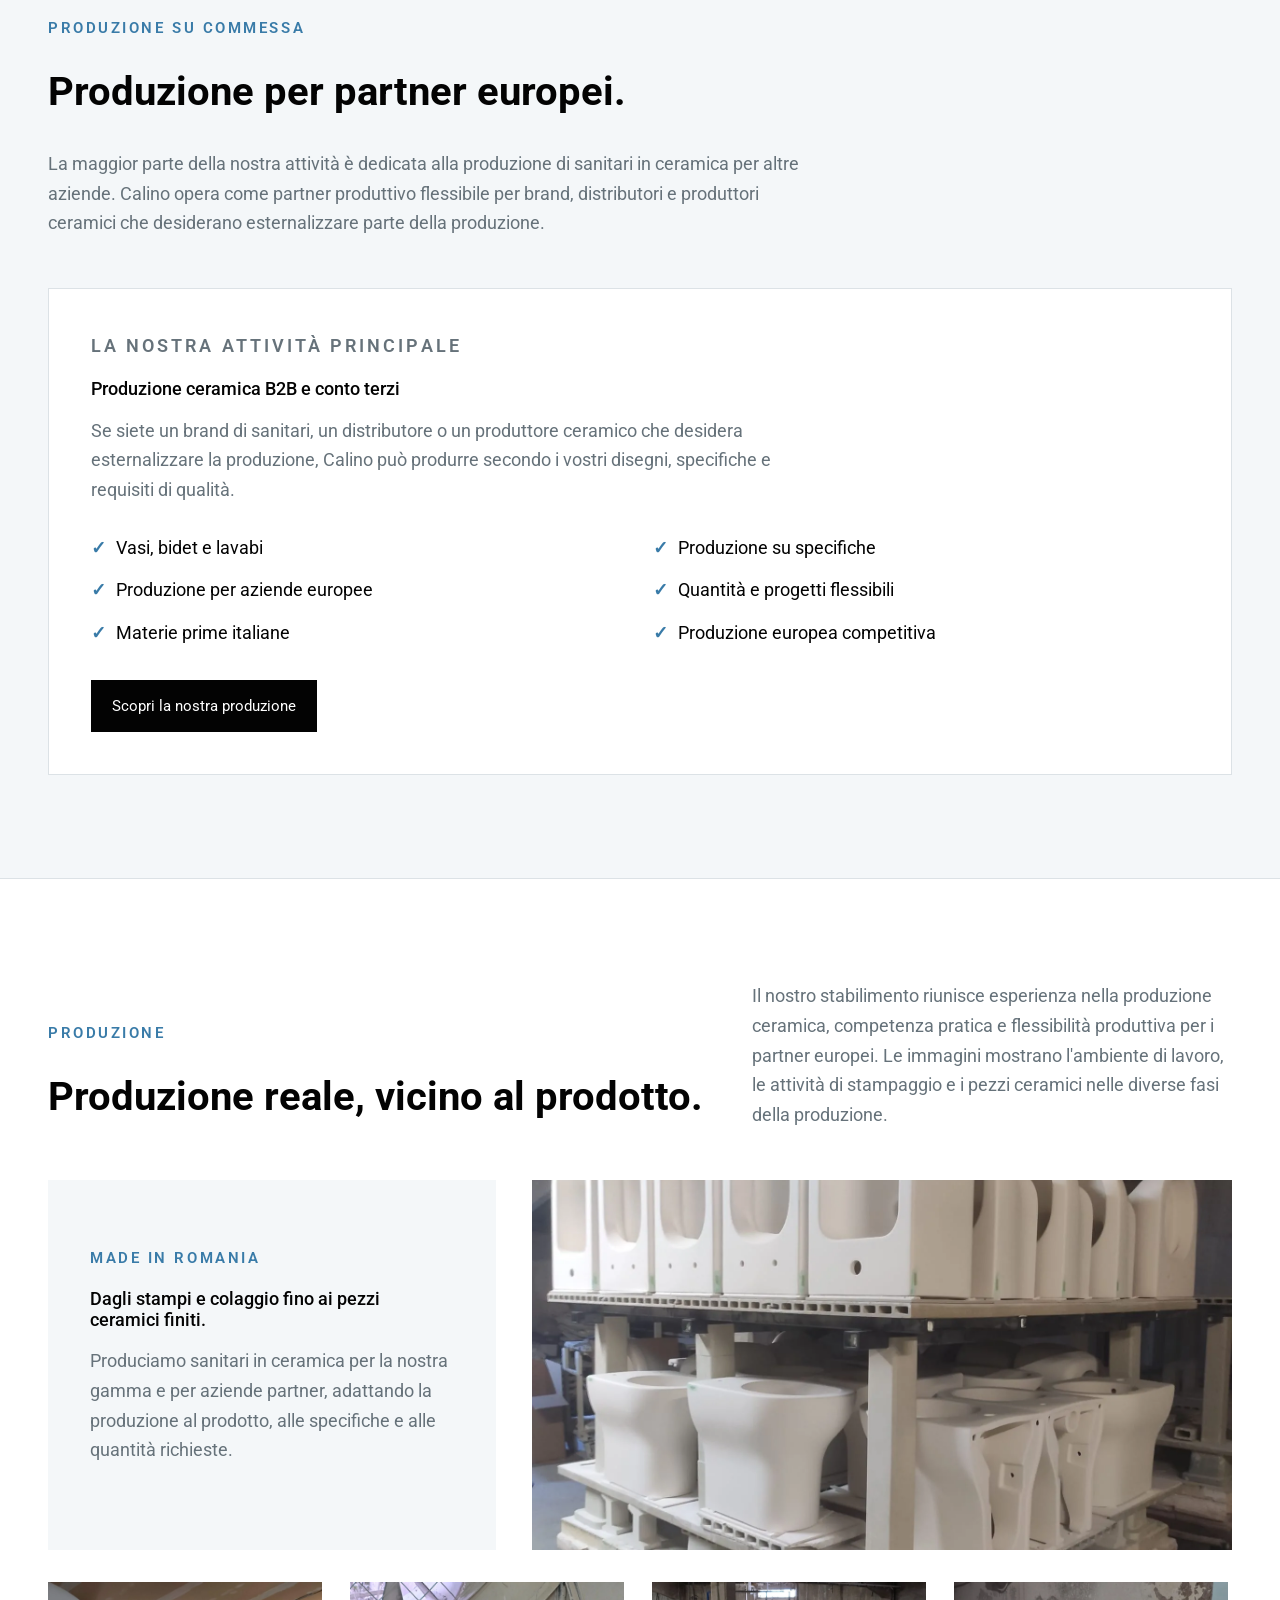
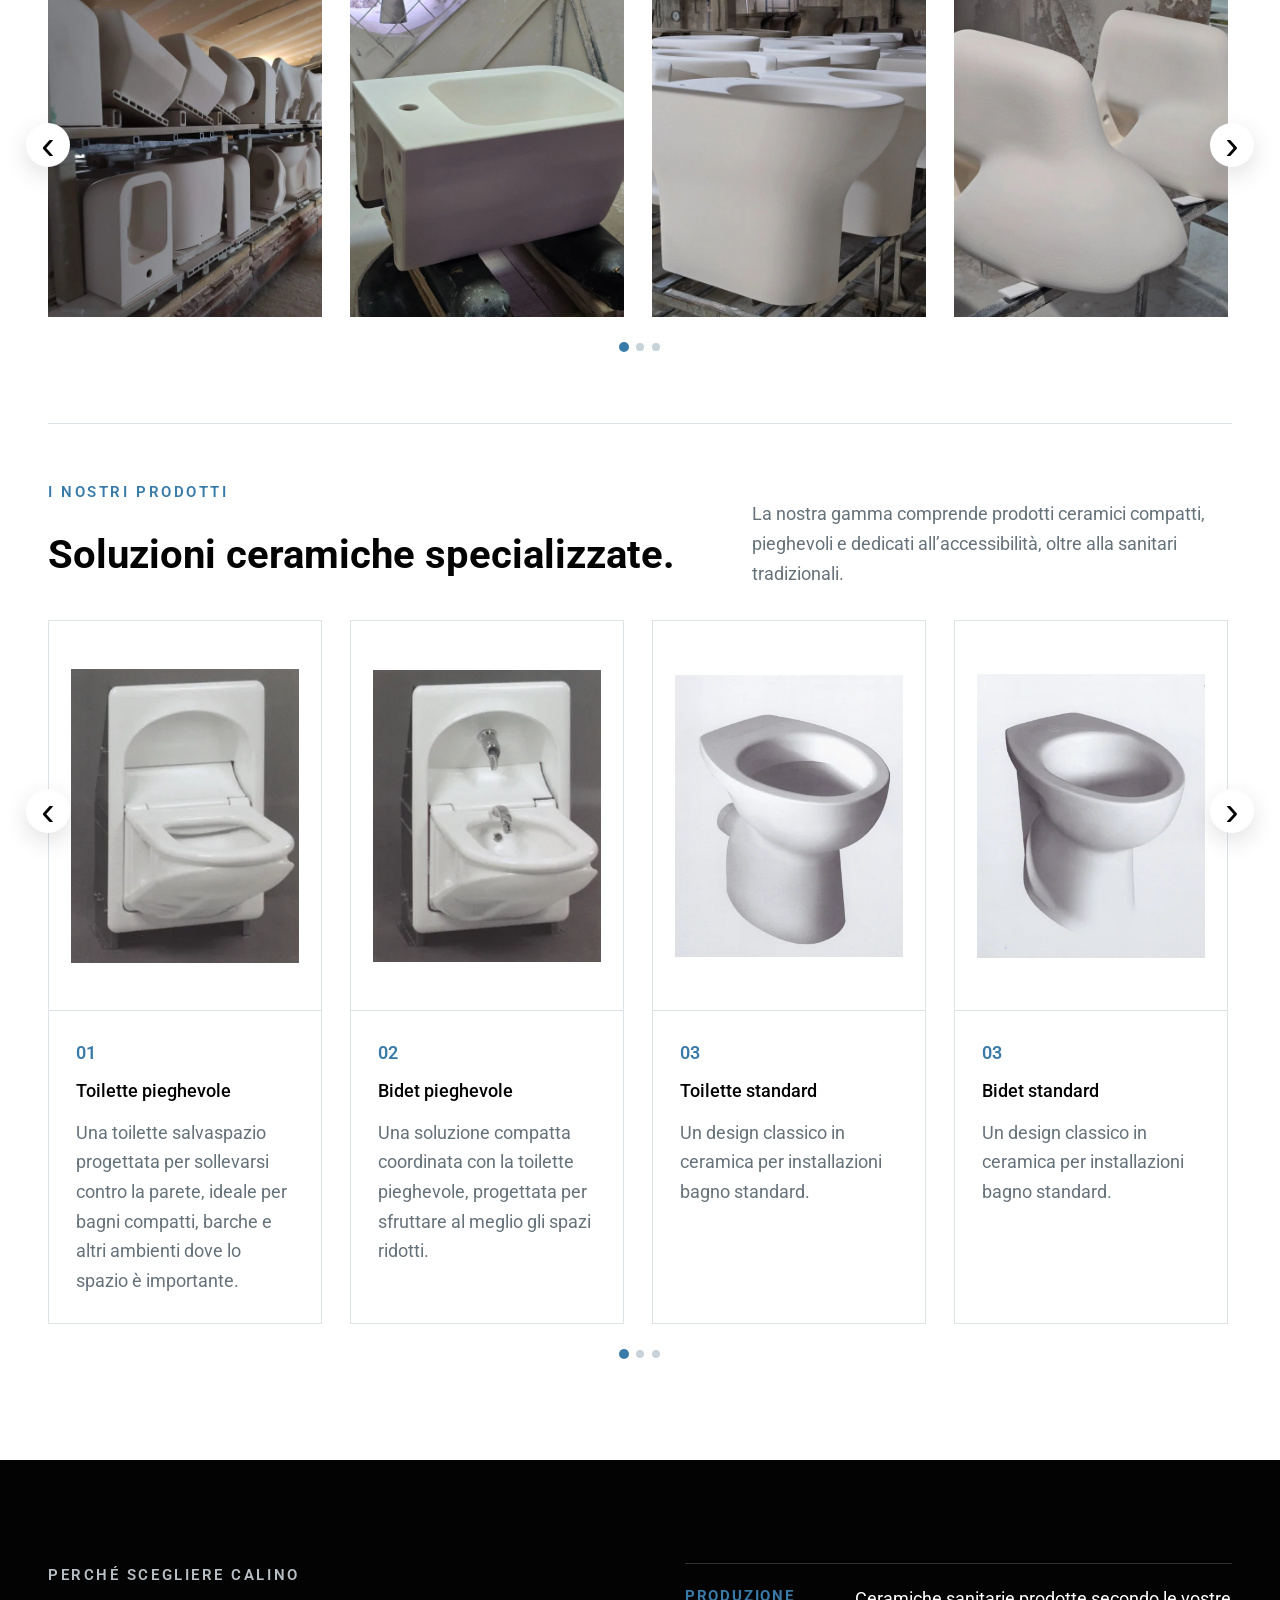
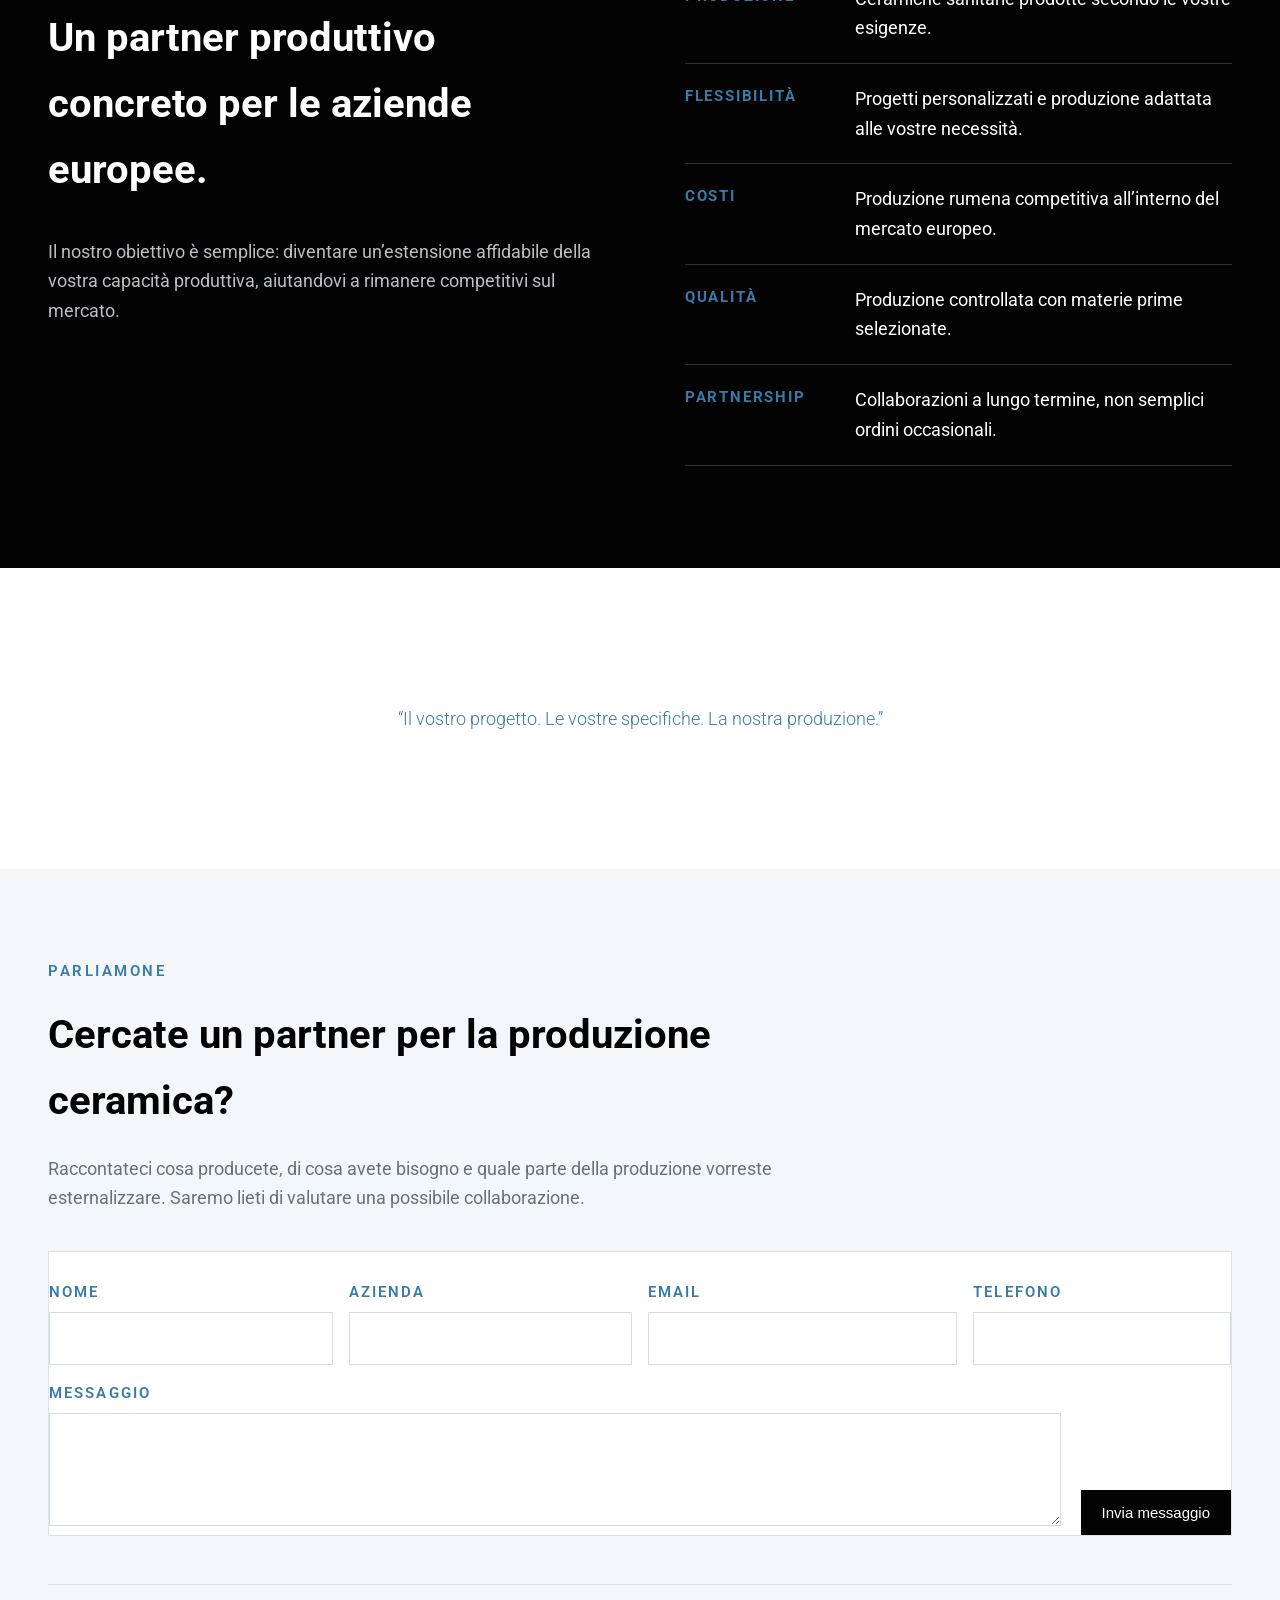
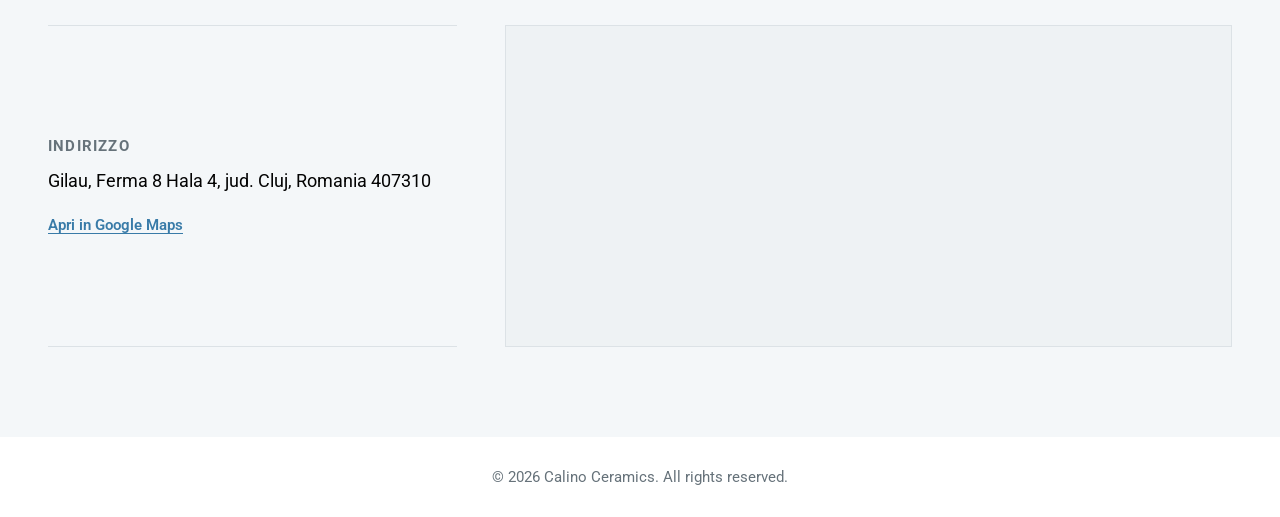
==== commit d1c2c5d0: "Add files via upload" ====
--- a/it/index.html
+++ b/it/index.html
@@ -23,7 +23,7 @@
 
 <section class="capabilities"><div class="cap-grid"><div><p class="eyebrow">PERCHÉ SCEGLIERE CALINO</p><h2>Un partner produttivo concreto per le aziende europee.</h2><p>Il nostro obiettivo è semplice: diventare un’estensione affidabile della vostra capacità produttiva, aiutandovi a rimanere competitivi sul mercato.</p></div><div class="cap-list"><div><strong>PRODUZIONE</strong><span>Ceramiche sanitarie prodotte secondo le vostre esigenze.</span></div><div><strong>FLESSIBILITÀ</strong><span>Progetti personalizzati e produzione adattata alle vostre necessità.</span></div><div><strong>COSTI</strong><span>Produzione rumena competitiva all’interno del mercato europeo.</span></div><div><strong>QUALITÀ</strong><span>Produzione controllata con materie prime selezionate.</span></div><div><strong>PARTNERSHIP</strong><span>Collaborazioni a lungo termine, non semplici ordini occasionali.</span></div></div></div></section>
 <section class="statement"><p>“Il vostro progetto. Le vostre specifiche. La nostra produzione.”</p></section>
-<section class="contact" id="contact"><div class="contact-intro"><p class="eyebrow">PARLIAMONE</p><h2>Cercate un partner per la produzione ceramica?</h2><p>Raccontateci cosa producete, di cosa avete bisogno e quale parte della produzione vorreste esternalizzare. Saremo lieti di valutare una possibile collaborazione.</p></div><div class="contact-main"><div class="contact-info-block"><div class="contact-item"><span>Telefono</span><a href="tel:+40743223873">+40 743 223 873</a></div><div class="contact-item"><span>Email</span><a href="mailto:contact@calino.ro">contact@calino.ro</a></div><div class="contact-item"><span>Indirizzo</span><p class="contact-address">Gilau, Ferma 8 Hala 4, jud. Cluj, Romania 407310</p><a class="map-link" href="https://www.google.com/maps/search/?api=1&amp;query=Gilau%2C+Ferma+8+Hala+4%2C+Cluj%2C+Romania+407310" rel="noopener" target="_blank">Apri in Google Maps</a></div></div><div class="contact-map-block"><div class="map-embed"><iframe allowfullscreen="" loading="lazy" referrerpolicy="no-referrer-when-downgrade" src="https://www.google.com/maps?q=Gilau%2C+Ferma+8+Hala+4%2C+Cluj%2C+Romania+407310&amp;output=embed" title="Mappa Google con la posizione di Calino Ceramics a Gilau, Cluj"></iframe></div></div></div></section>
+<section class="contact" id="contact"><div class="contact-intro"><p class="eyebrow">PARLIAMONE</p><h2>Cercate un partner per la produzione ceramica?</h2><p>Raccontateci cosa producete, di cosa avete bisogno e quale parte della produzione vorreste esternalizzare. Saremo lieti di valutare una possibile collaborazione.</p></div><form class="contact-form" action="https://formspree.io/f/xrpgover" method="POST"><input type="hidden" name="_subject" value="New enquiry from calino.ro"><div class="form-row"><div class="form-field"><label for="name">Nome</label><input id="name" name="name" type="text" autocomplete="name" required></div><div class="form-field"><label for="company">Azienda</label><input id="company" name="company" type="text" autocomplete="organization"></div><div class="form-field"><label for="email">Email</label><input id="email" name="email" type="email" autocomplete="email" required></div><div class="form-field"><label for="phone">Telefono</label><input id="phone" name="phone" type="tel" autocomplete="tel"></div></div><div class="message-row"><div class="form-field"><label for="message">Messaggio</label><textarea id="message" name="message" rows="3" required></textarea></div><button class="button dark" type="submit">Invia messaggio</button></div><div class="form-hp" aria-hidden="true"><label for="website">Website</label><input id="website" name="website" type="text" tabindex="-1" autocomplete="off"></div></form><div class="contact-location"><div class="contact-address-block"><span>Indirizzo</span><p class="contact-address">Gilau, Ferma 8 Hala 4, jud. Cluj, Romania 407310</p><a class="map-link" href="https://www.google.com/maps/search/?api=1&amp;query=Gilau%2C+Ferma+8+Hala+4%2C+Cluj%2C+Romania+407310" rel="noopener" target="_blank">Apri in Google Maps</a></div><div class="contact-map-block"><div class="map-embed"><iframe allowfullscreen="" loading="lazy" referrerpolicy="no-referrer-when-downgrade" src="https://www.google.com/maps?q=Gilau%2C+Ferma+8+Hala+4%2C+Cluj%2C+Romania+407310&amp;output=embed" title="Mappa Google con la posizione di Calino Ceramics a Gilau, Cluj"></iframe></div></div></div></section>
 </main><footer><p>© 2026 Calino Ceramics. All rights reserved.</p></footer>
 <script>
 (function(){
--- a/style.css
+++ b/style.css
@@ -256,3 +256,16 @@
 .langs a{display:inline-flex;align-items:center;padding:4px 5px;text-decoration:none}
 .langs .flag{display:none!important}
 .lang-sep{font-size:var(--fs-small)!important;color:var(--muted);user-select:none}
+
+
+/* v25: contact form first, address and map underneath */
+.contact-form{display:block!important;max-width:none;margin:0 0 48px;padding:28px 0 0;border-top:1px solid var(--line)}
+.contact-location{display:grid;grid-template-columns:minmax(280px,.72fr) minmax(480px,1.28fr);gap:48px;align-items:stretch;padding-top:40px;border-top:1px solid var(--line)}
+.contact-address-block{padding:22px 0;border-top:1px solid var(--line);border-bottom:1px solid var(--line);display:flex;flex-direction:column;justify-content:center;gap:8px}
+.contact-address-block>span{font-size:var(--fs-small);font-weight:700;letter-spacing:.08em;text-transform:uppercase;color:var(--muted)}
+.contact-address-block .contact-address{font-size:var(--fs-body)}
+.contact-location .contact-map-block{min-width:0}
+.contact-location .map-embed{height:100%;min-height:320px;margin:0}
+.contact-location .map-embed iframe{height:100%;min-height:320px}
+@media(max-width:900px){.contact-location{grid-template-columns:1fr;gap:30px;padding-top:30px}.contact-location .map-embed,.contact-location .map-embed iframe{min-height:320px;height:320px}.contact-form{margin-bottom:38px}}
+@media(max-width:520px){.contact-form{padding-top:22px;margin-bottom:30px}.contact-location{padding-top:24px}.contact-location .map-embed,.contact-location .map-embed iframe{min-height:280px;height:280px}}
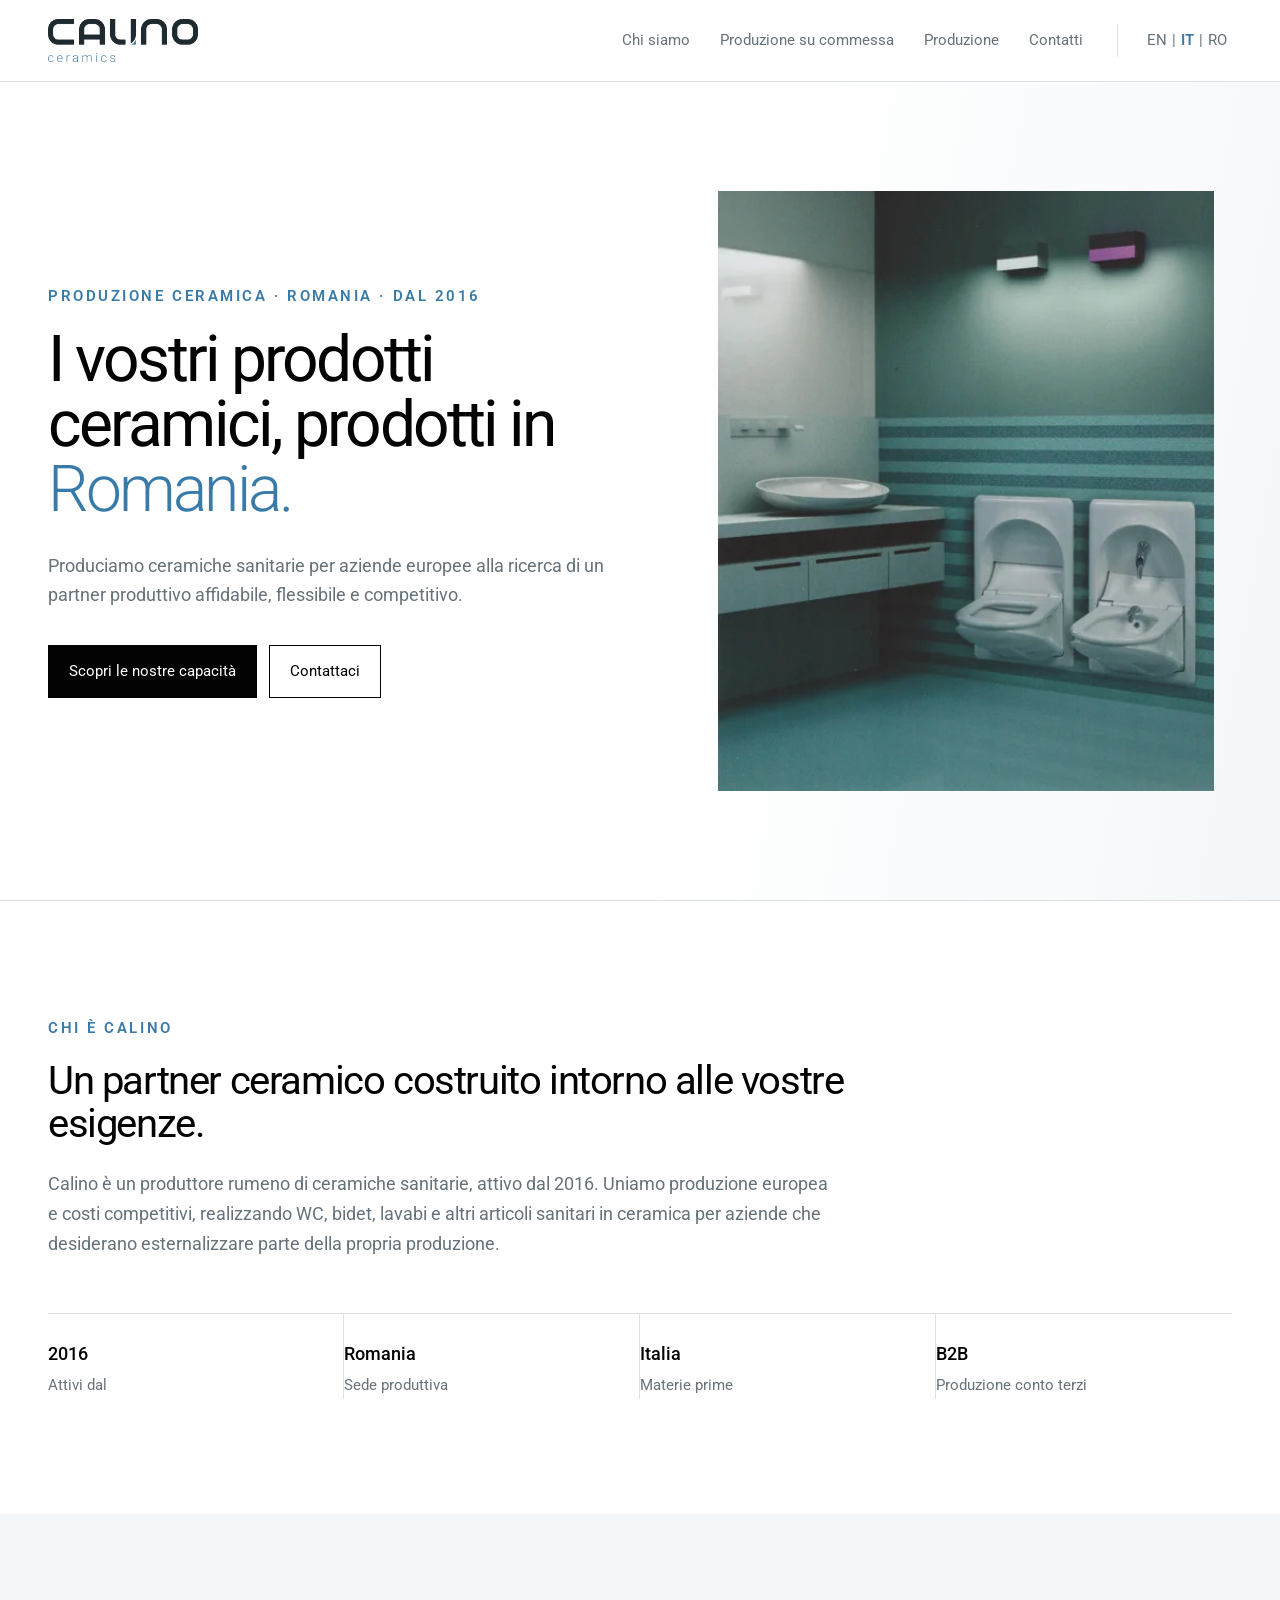
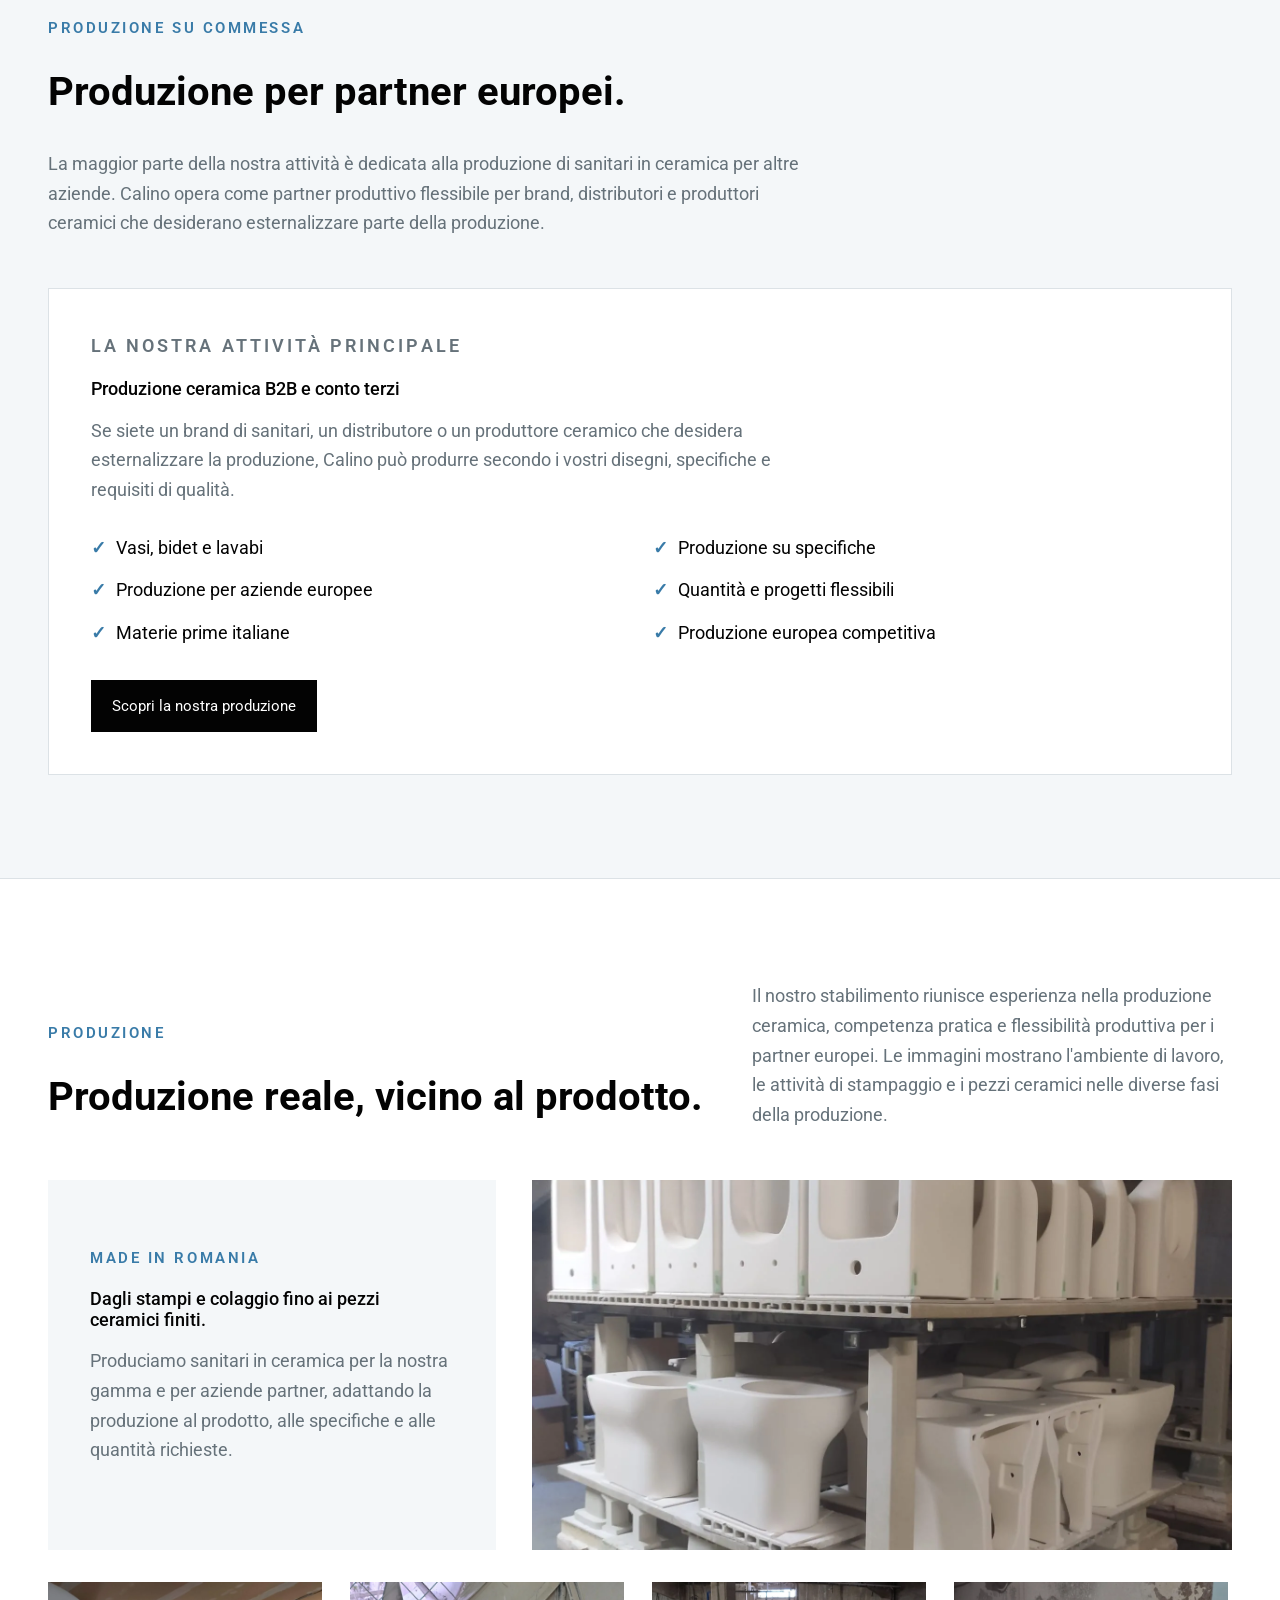
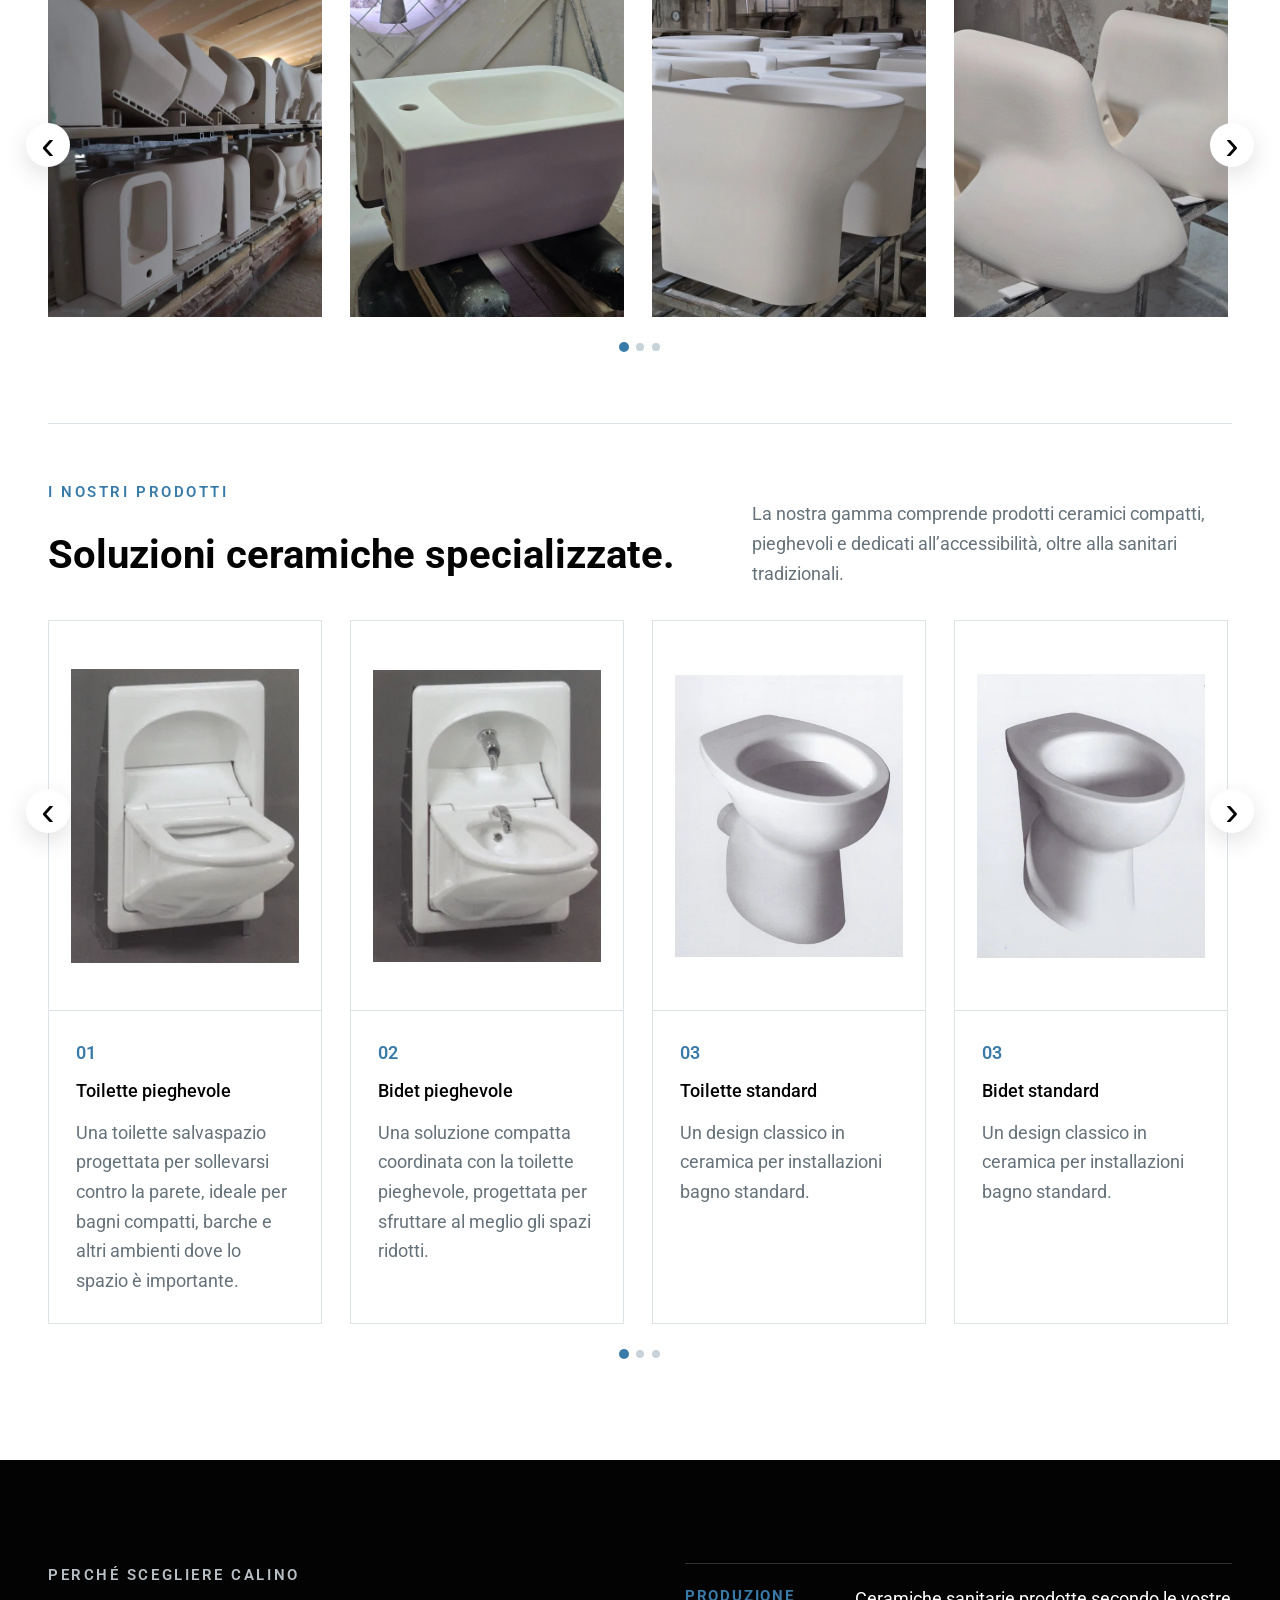
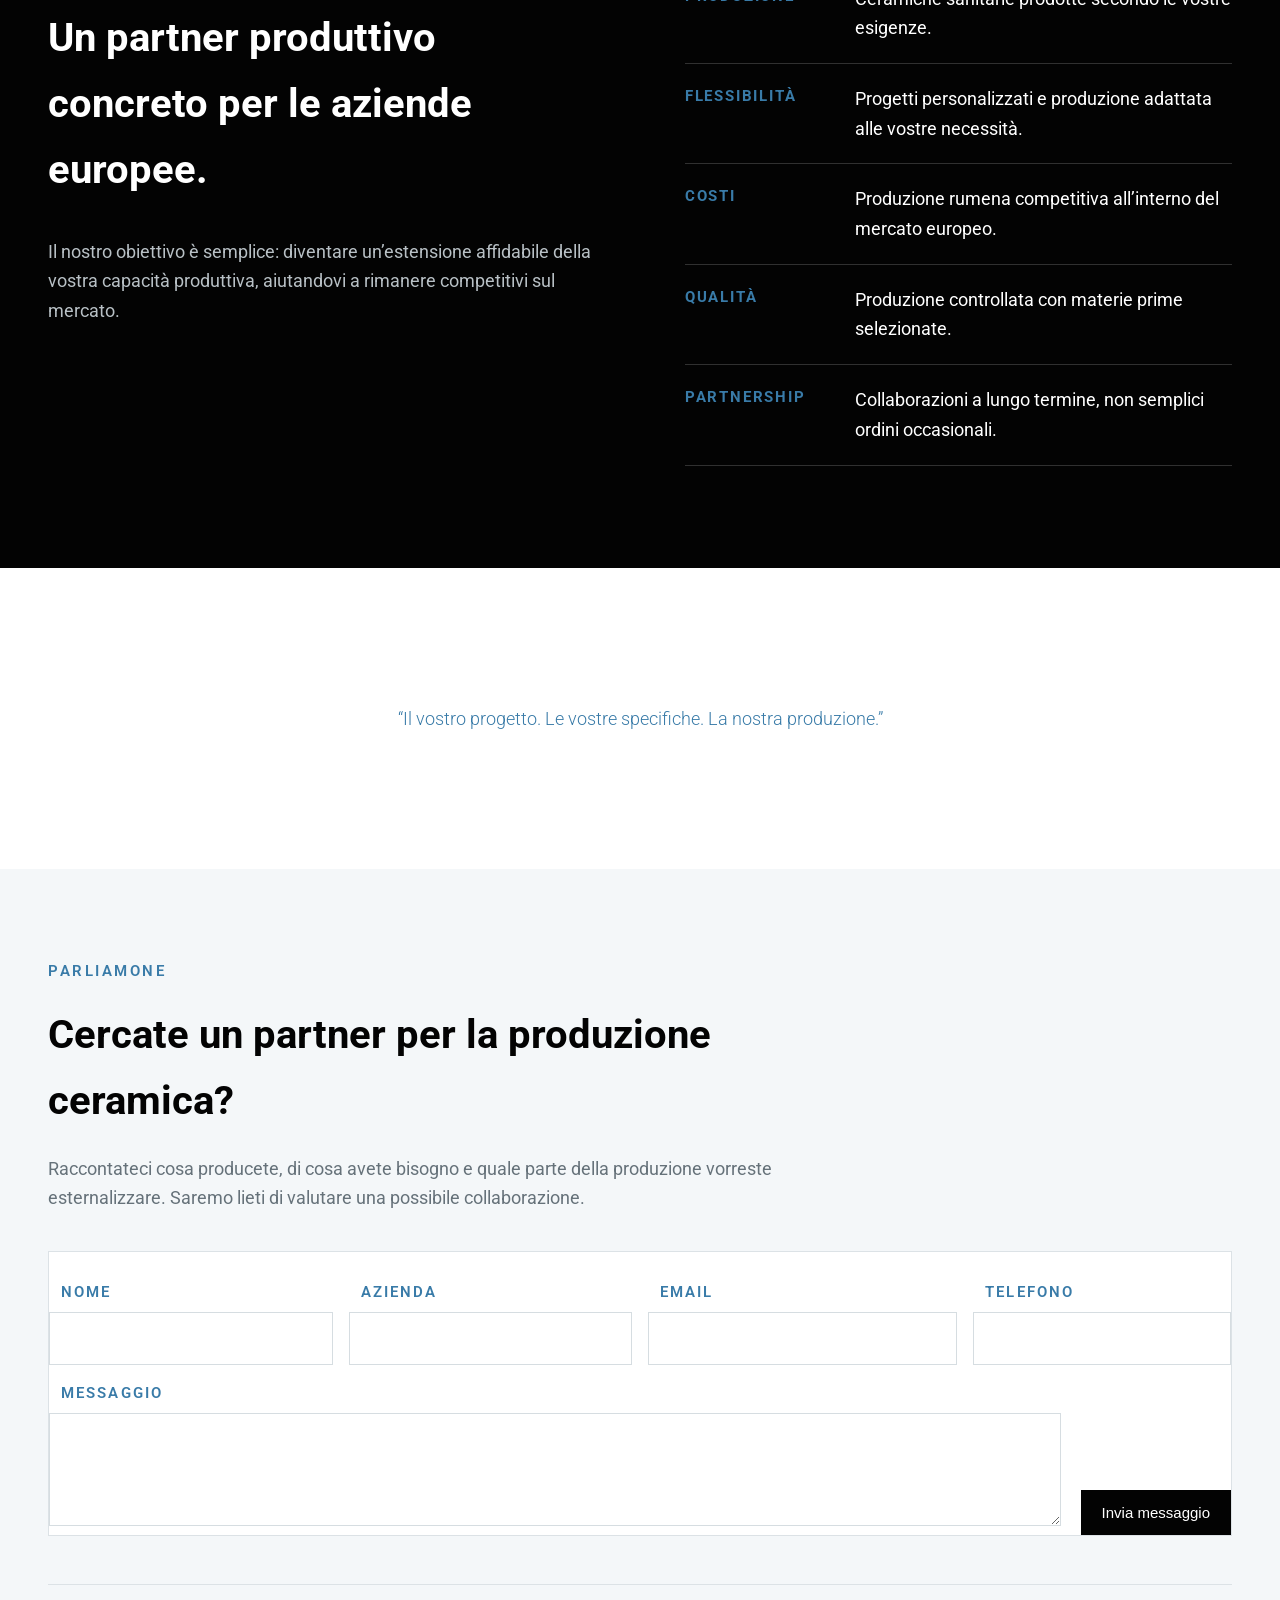
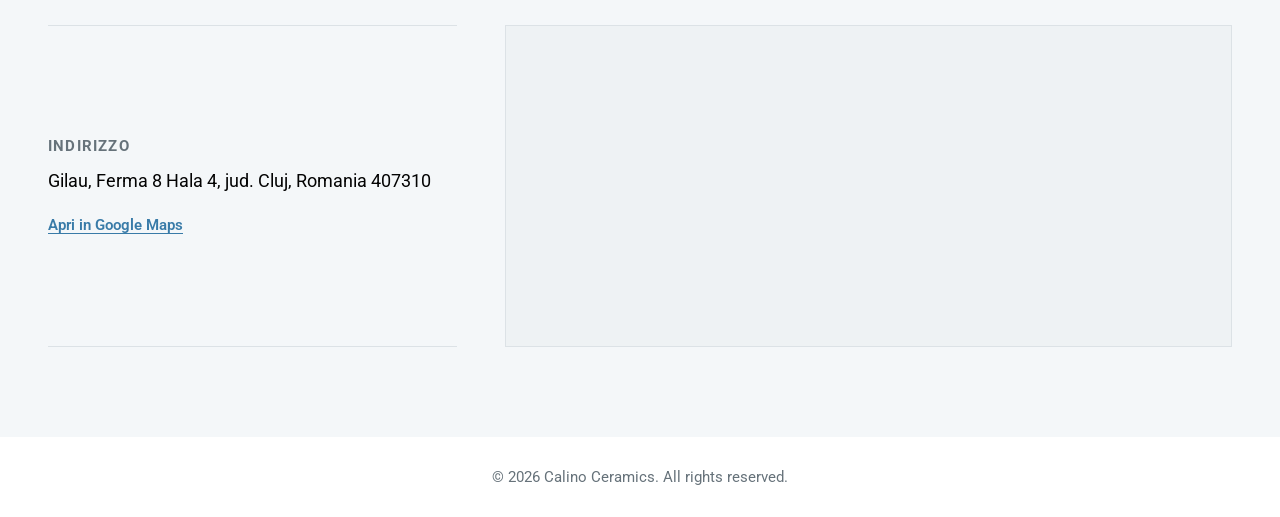
==== commit 192778cf: "Add files via upload" ====
--- a/it/index.html
+++ b/it/index.html
@@ -13,7 +13,7 @@
 </head>
 <body>
 <header class="nav"><a aria-label="Calino Ceramics" class="brand" href="../#top"><img alt="Calino ceramics" src="../images/calino-logo.png"/></a>
-<div class="nav-right"><nav><a href="../#about">Chi siamo</a><a href="../#manufacturing">Produzione su commessa</a><a href="../#production">Produzione</a><a href="../#contact">Contatti</a></nav>
+<div class="nav-right"><nav><a href="./#about">Chi siamo</a><a href="./#manufacturing">Produzione su commessa</a><a href="./#production">Produzione</a><a href="./#contact">Contatti</a></nav>
 <div class="langs"><a href="../"><span class="lang-code">EN</span></a><span class="lang-sep" aria-hidden="true">|</span><a class="active" href="../it/"><span class="lang-code">IT</span></a><span class="lang-sep" aria-hidden="true">|</span><a href="../ro/"><span class="lang-code">RO</span></a></div></div></header>
 <main id="top">
 <section class="hero"><div class="hero-copy"><p class="eyebrow">PRODUZIONE CERAMICA · ROMANIA · DAL 2016</p><h1>I vostri prodotti ceramici, prodotti in <em>Romania.</em></h1><p class="lead">Produciamo ceramiche sanitarie per aziende europee alla ricerca di un partner produttivo affidabile, flessibile e competitivo.</p><div class="buttons"><a class="button dark" href="#manufacturing">Scopri le nostre capacità</a><a class="button light" href="#contact">Contattaci</a></div></div><div class="hero-image"><img alt="WC e bidet pieghevoli Calino in un ambiente interno" class="hero-photo" loading="eager" src="../images/products/standard-line-promo-open.webp"/></div></section>
--- a/style.css
+++ b/style.css
@@ -269,3 +269,6 @@
 .contact-location .map-embed iframe{height:100%;min-height:320px}
 @media(max-width:900px){.contact-location{grid-template-columns:1fr;gap:30px;padding-top:30px}.contact-location .map-embed,.contact-location .map-embed iframe{min-height:320px;height:320px}.contact-form{margin-bottom:38px}}
 @media(max-width:520px){.contact-form{padding-top:22px;margin-bottom:30px}.contact-location{padding-top:24px}.contact-location .map-embed,.contact-location .map-embed iframe{min-height:280px;height:280px}}
+
+/* v26 contact form label alignment */
+.form-field label{margin-left:12px}
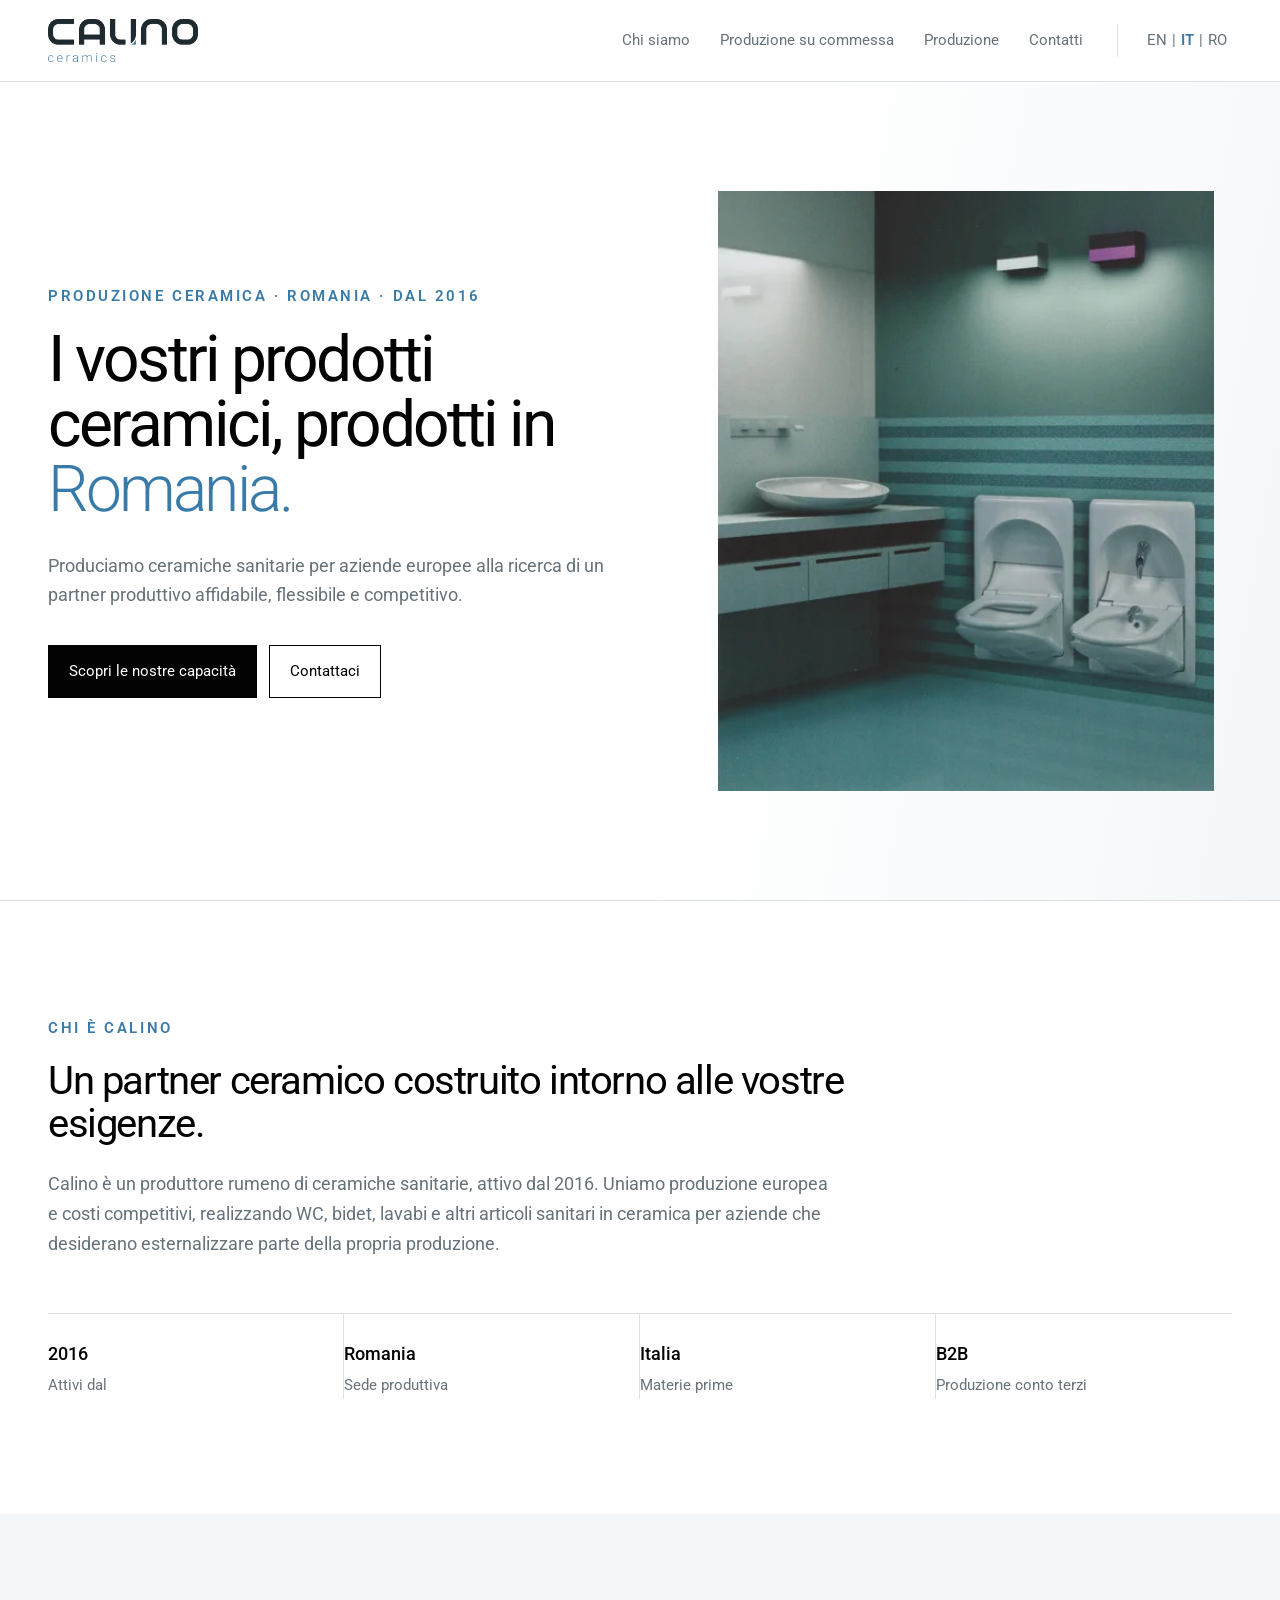
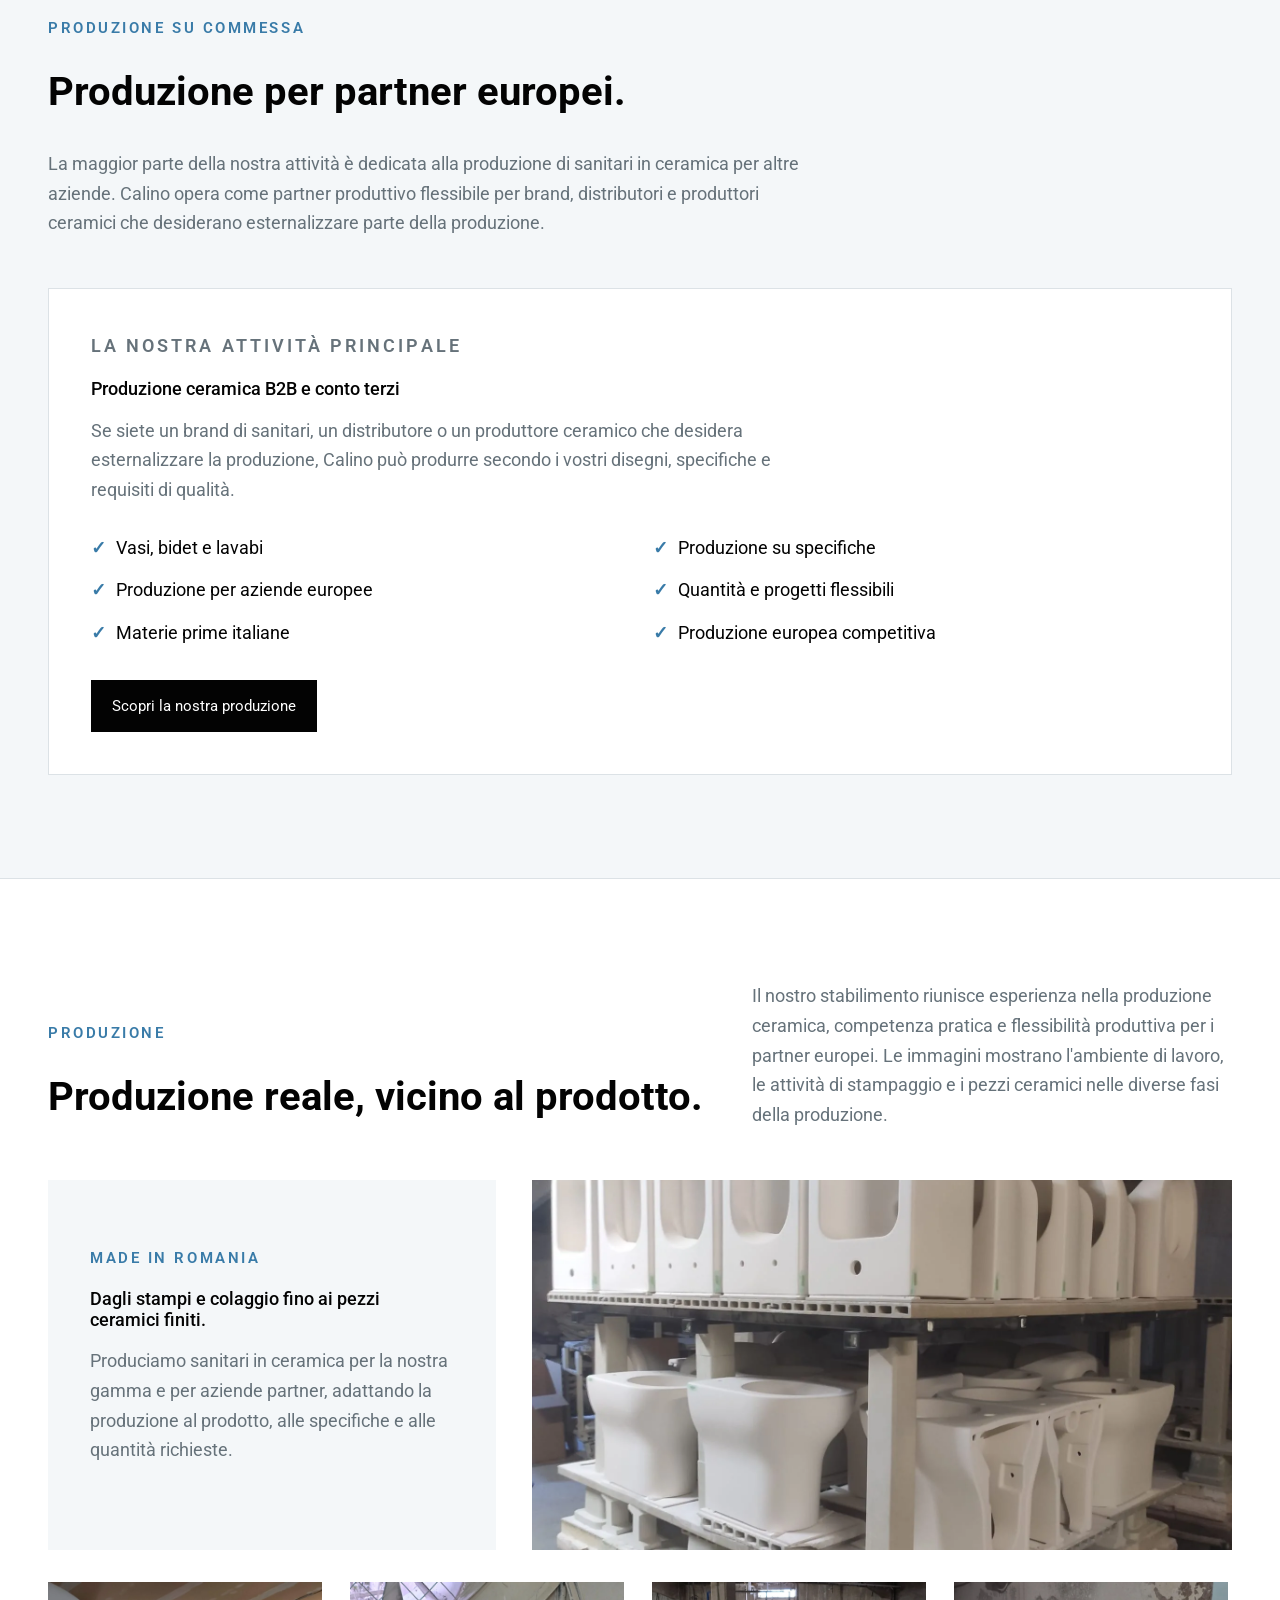
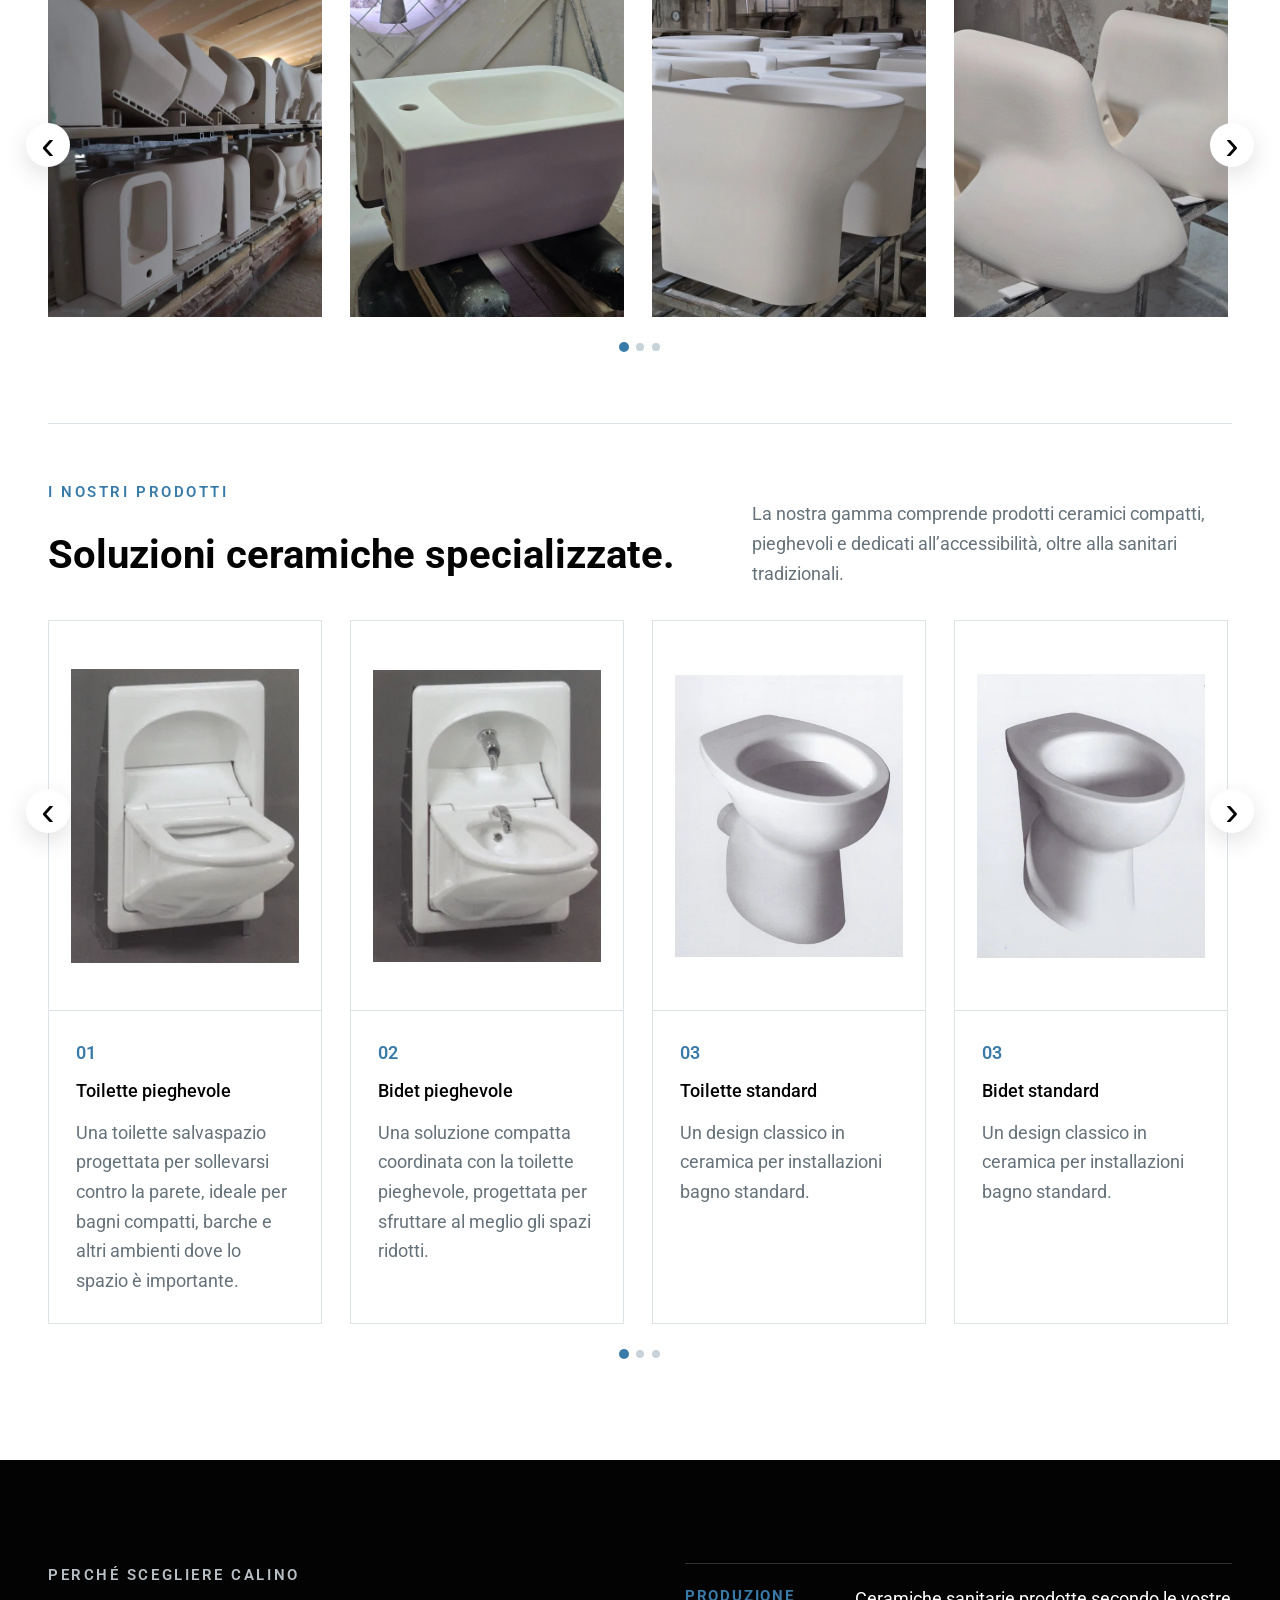
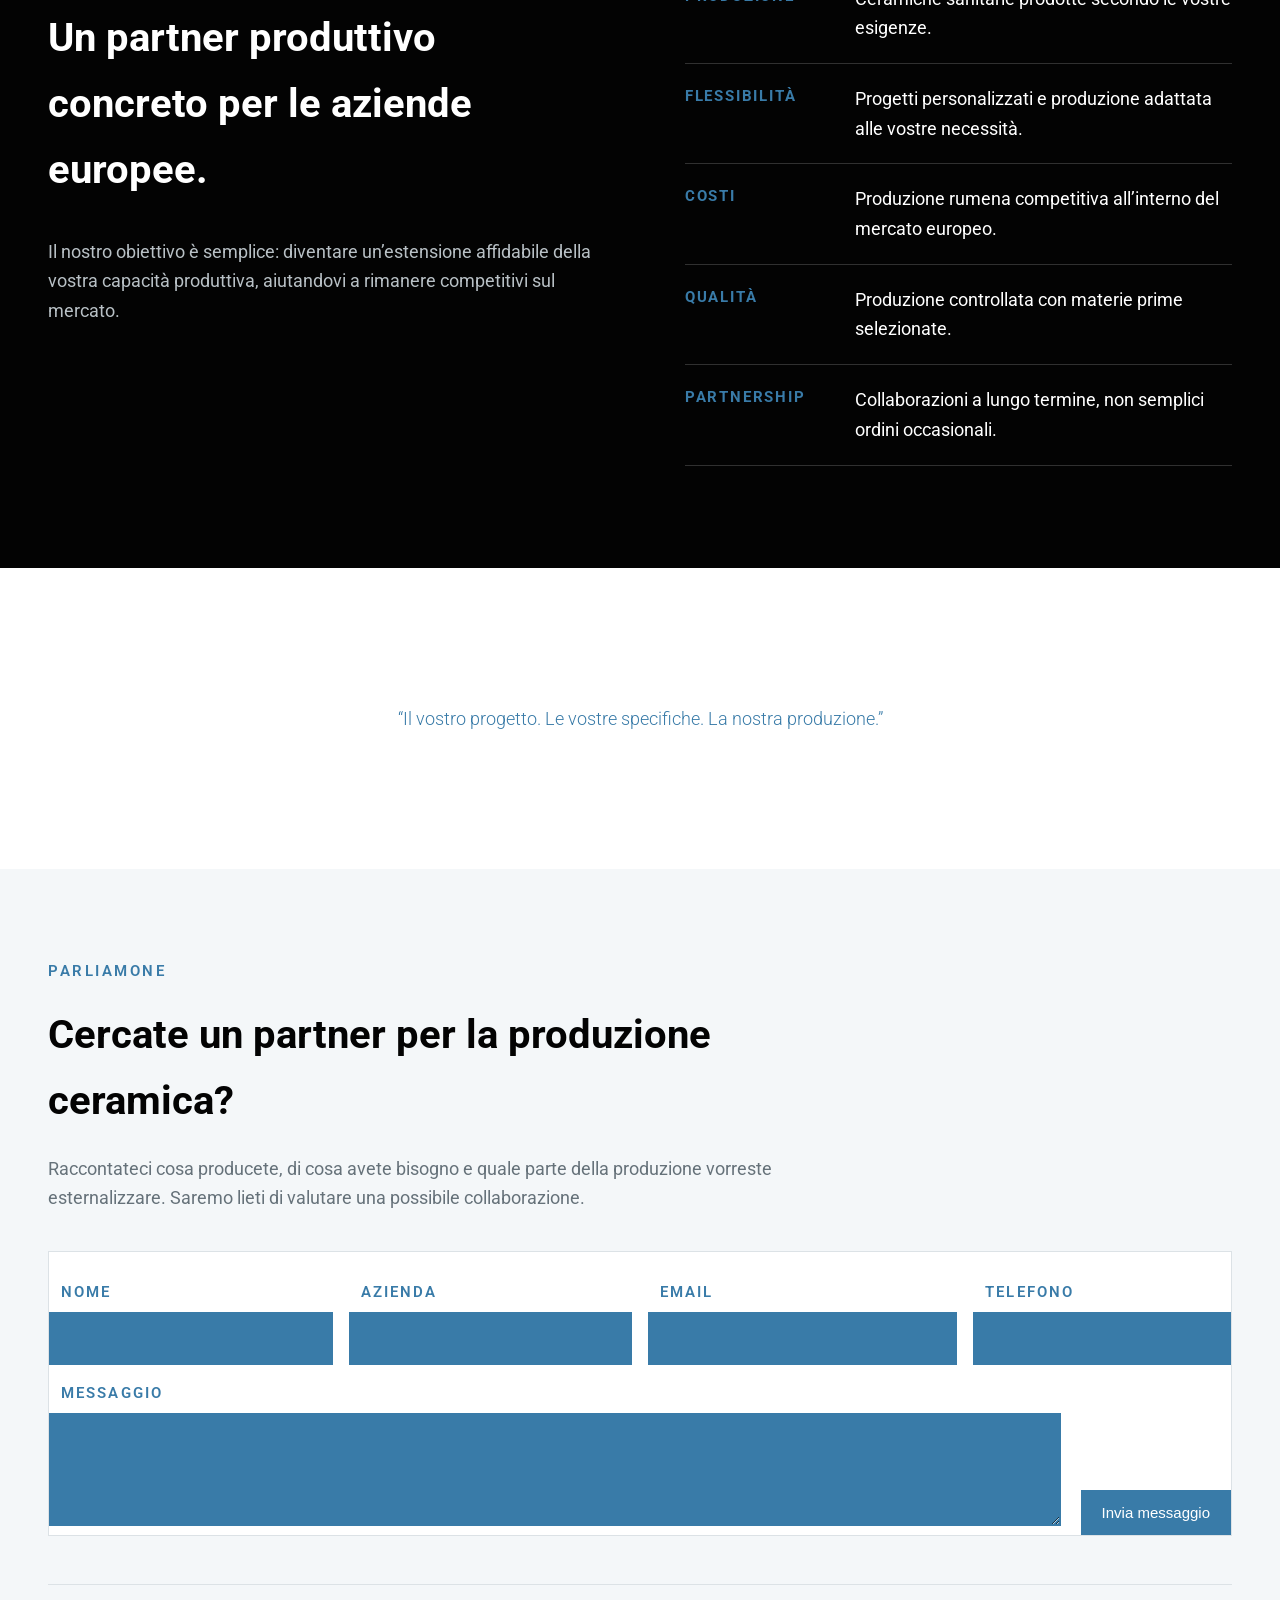
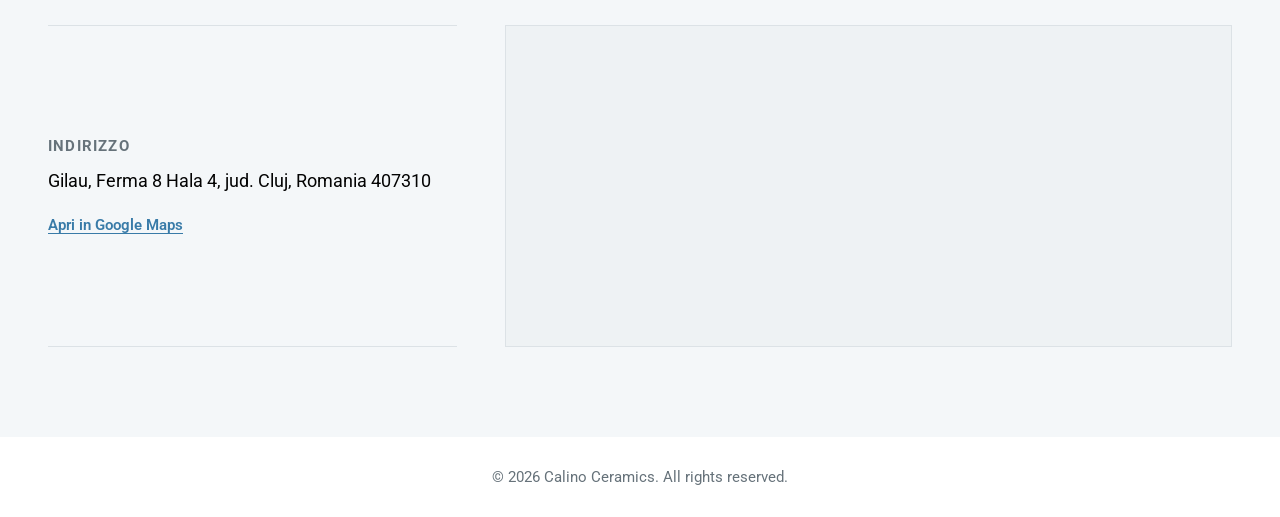
==== commit 6feab779: "Add files via upload" ====
--- a/it/index.html
+++ b/it/index.html
@@ -12,8 +12,8 @@
 <title>Calino Ceramics | Partner per la produzione ceramica</title>
 </head>
 <body>
-<header class="nav"><a aria-label="Calino Ceramics" class="brand" href="../#top"><img alt="Calino ceramics" src="../images/calino-logo.png"/></a>
-<div class="nav-right"><nav><a href="./#about">Chi siamo</a><a href="./#manufacturing">Produzione su commessa</a><a href="./#production">Produzione</a><a href="./#contact">Contatti</a></nav>
+<header class="nav"><a aria-label="Calino Ceramics" class="brand" href="./#top"><img alt="Calino ceramics" src="../images/calino-logo.png"/></a>
+<div class="nav-right"><nav><a href="./index.html#about">Chi siamo</a><a href="./index.html#manufacturing">Produzione su commessa</a><a href="./index.html#production">Produzione</a><a href="./index.html#contact">Contatti</a></nav>
 <div class="langs"><a href="../"><span class="lang-code">EN</span></a><span class="lang-sep" aria-hidden="true">|</span><a class="active" href="../it/"><span class="lang-code">IT</span></a><span class="lang-sep" aria-hidden="true">|</span><a href="../ro/"><span class="lang-code">RO</span></a></div></div></header>
 <main id="top">
 <section class="hero"><div class="hero-copy"><p class="eyebrow">PRODUZIONE CERAMICA · ROMANIA · DAL 2016</p><h1>I vostri prodotti ceramici, prodotti in <em>Romania.</em></h1><p class="lead">Produciamo ceramiche sanitarie per aziende europee alla ricerca di un partner produttivo affidabile, flessibile e competitivo.</p><div class="buttons"><a class="button dark" href="#manufacturing">Scopri le nostre capacità</a><a class="button light" href="#contact">Contattaci</a></div></div><div class="hero-image"><img alt="WC e bidet pieghevoli Calino in un ambiente interno" class="hero-photo" loading="eager" src="../images/products/standard-line-promo-open.webp"/></div></section>
--- a/style.css
+++ b/style.css
@@ -272,3 +272,11 @@
 
 /* v26 contact form label alignment */
 .form-field label{margin-left:12px}
+
+/* v27 contact form field colors */
+.form-field input,.form-field textarea{background:#397BA8;color:#FFFFFF;border-color:#397BA8}
+.form-field input::placeholder,.form-field textarea::placeholder{color:rgba(255,255,255,.85)}
+.form-field input:focus,.form-field textarea:focus{border-color:#397BA8;box-shadow:0 0 0 2px rgba(57,123,168,.25)}
+.form-field label{color:#397BA8}
+.contact-form .button.dark{background:#397BA8;border-color:#397BA8;color:#FFFFFF}
+.contact-form .button.dark:hover{background:#030303;border-color:#030303;color:#FFFFFF}
